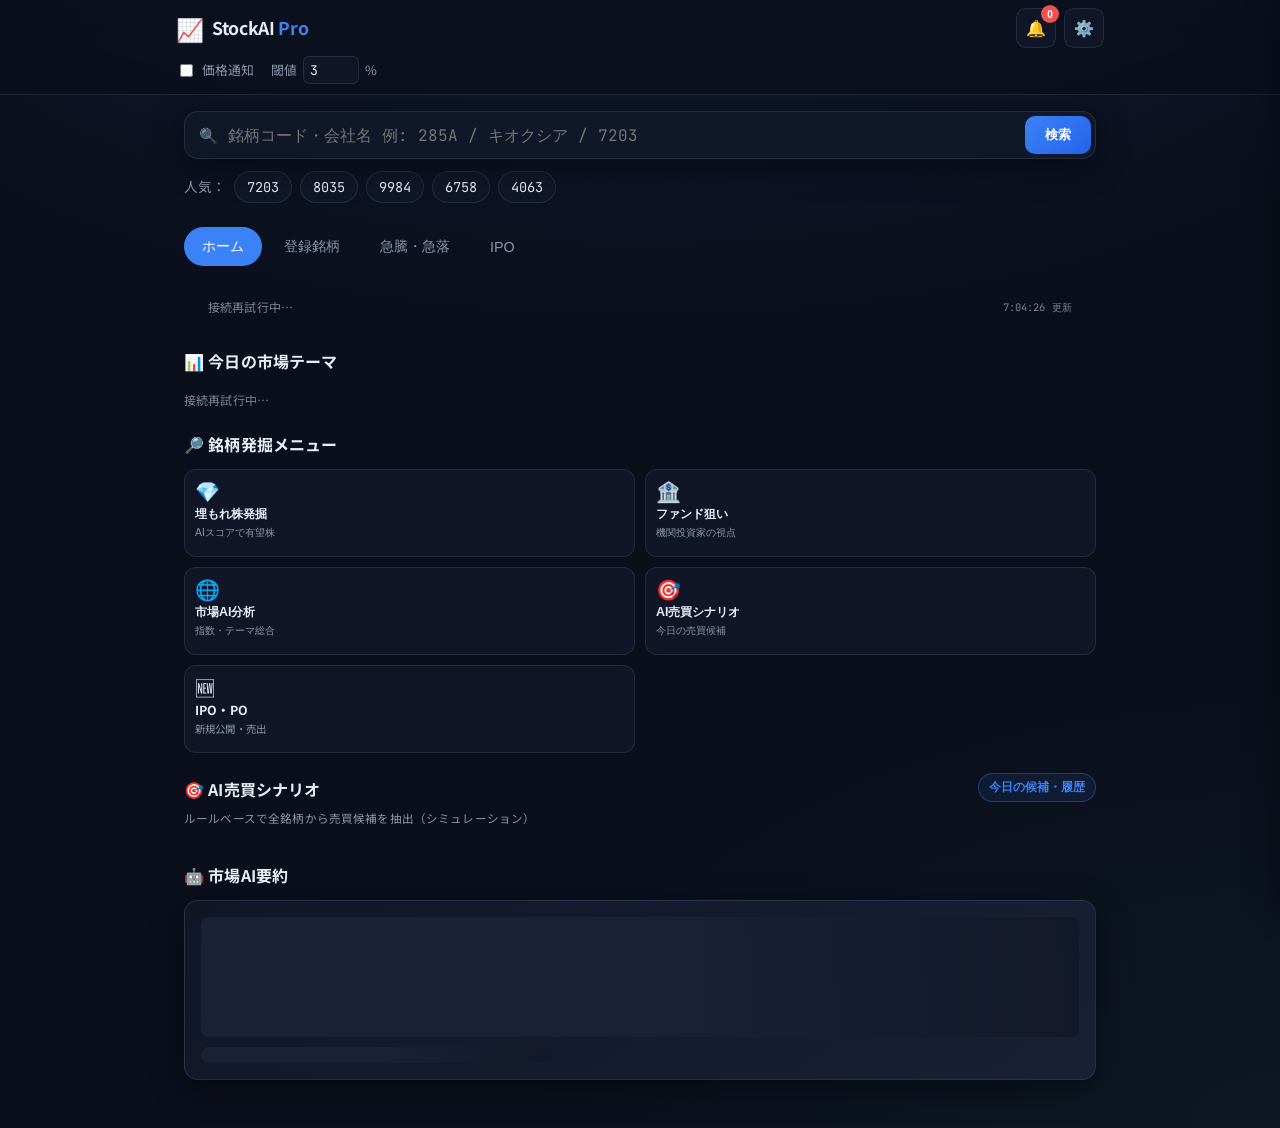
==== templates/index.html @ bcec9a88 "Add AI trade scenario candidates with save and P&L tracking Co-authored-by: Cursor <cursoragent@curs" ====
<!DOCTYPE html>
<html lang="ja">
<head>
  <meta charset="UTF-8">
  <meta http-equiv="Content-Type" content="text/html; charset=utf-8">
  <meta name="viewport" content="width=device-width, initial-scale=1.0, maximum-scale=1.0, user-scalable=no, viewport-fit=cover">
  <meta name="theme-color" content="#0b0f1c">
  <meta name="apple-mobile-web-app-capable" content="yes">
  <meta name="apple-mobile-web-app-status-bar-style" content="black-translucent">
  <link rel="icon" href="/static/icons/favicon.ico" sizes="any">
  <link rel="icon" type="image/png" sizes="32x32" href="/static/icons/favicon-32.png">
  <link rel="icon" type="image/png" sizes="16x16" href="/static/icons/favicon-16.png">
  <link rel="apple-touch-icon" sizes="180x180" href="/static/icons/apple-touch-icon.png">
  <link rel="manifest" href="/manifest.json">
  <title>StockAI Pro - 日本株分析</title>
  <link rel="stylesheet" href="/static/style.css?v=43">
  <link rel="preconnect" href="https://fonts.googleapis.com">
  <link href="https://fonts.googleapis.com/css2?family=Noto+Sans+JP:wght@300;400;500;700&family=JetBrains+Mono:wght@400;600&display=swap" rel="stylesheet">
</head>
<body class="fade-in">
  <div id="appSplash" class="app-splash" aria-hidden="true">
    <img src="/static/icons/icon-192.png" alt="" width="88" height="88">
    <h1 class="splash-title">StockAI <span class="logo-pro">Pro</span></h1>
    <p class="splash-sub">日本株分析</p>
  </div>

  <div class="global-progress" id="globalProgress" aria-hidden="true"><div class="global-progress-bar"></div></div>

  <!-- ヘッダー -->
  <header class="app-header">
    <div class="header-inner">
      <div class="header-left">
        <span class="logo-icon">📈</span>
        <span class="logo-text">StockAI <span class="logo-pro">Pro</span></span>
      </div>
      <div class="header-right">
        <button type="button" class="install-header-btn" id="pwaInstallBtn" hidden>インストール</button>
        <button type="button" class="icon-btn notif-btn" id="notifToggle" title="通知">
          <span class="notif-icon">🔔</span>
          <span class="notif-badge" id="notifBadge">0</span>
        </button>
        <button type="button" class="icon-btn" id="themeToggle" title="テーマ">⚙️</button>
      </div>
    </div>
    <div class="alert-settings-bar">
      <label class="alert-toggle-label">
        <input type="checkbox" id="alertToggle"> 価格通知
      </label>
      <label class="alert-threshold-label">
        閾値 <input type="number" id="alertThreshold" min="0.5" max="20" step="0.5" value="3" class="alert-threshold-input"> %
      </label>
    </div>
  </header>

  <!-- 通知パネル -->
  <div class="notif-panel" id="notifPanel">
    <div class="notif-header">
      <span>🔔 通知センター</span>
      <button type="button" class="notif-close" id="notifClose" aria-label="閉じる">✕</button>
    </div>
    <div class="notif-list" id="notifList">
      <div class="loading-spin">読み込み中...</div>
    </div>
  </div>
  <div class="notif-overlay" id="notifOverlay"></div>

  <!-- 検索セクション -->
  <section class="search-section">
    <div class="search-wrap" data-search-ui="v41">
      <div class="search-box-wrap" data-search-ui="v41">
        <div class="search-box">
          <span class="search-icon">🔍</span>
          <input type="text" id="searchInput" placeholder="銘柄コード・会社名 例: 285A / キオクシア / 7203" maxlength="40" autocomplete="off">
          <button type="button" class="search-btn" id="searchBtn">検索</button>
        </div>
        <div class="search-suggest" id="searchSuggest"></div>
        <div class="search-history" id="searchHistory"></div>
      </div>
      <div class="quick-symbols">
        <span class="qs-label">人気：</span>
        <button type="button" class="qs-chip" data-symbol="7203">7203</button>
        <button type="button" class="qs-chip" data-symbol="8035">8035</button>
        <button type="button" class="qs-chip" data-symbol="9984">9984</button>
        <button type="button" class="qs-chip" data-symbol="6758">6758</button>
        <button type="button" class="qs-chip" data-symbol="4063">4063</button>
      </div>
    </div>
  </section>

  <!-- メインタブ（PC用） -->
  <nav class="main-tabs">
    <button type="button" class="tab-btn active" data-tab="home">ホーム</button>
    <button type="button" class="tab-btn" data-tab="watchlist">登録銘柄</button>
    <button type="button" class="tab-btn" data-tab="ranking">急騰・急落</button>
    <button type="button" class="tab-btn" data-tab="ipo">IPO</button>
  </nav>

  <div id="mainTabArea">
  <!-- ホームタブ -->
  <div class="tab-content active" id="tab-home">
    <div id="homeMarketBarHost" class="home-market-host"></div>
    <div class="section-title">📊 今日の市場テーマ</div>
    <div class="market-themes" id="marketThemes">
      <div class="skeleton-cards"></div>
    </div>

    <div class="section-title">🔎 銘柄発掘メニュー</div>
    <div class="home-menu-grid">
      <button type="button" class="home-menu-card" data-panel="buried">
        <span class="home-menu-icon">💎</span>
        <span class="home-menu-label">埋もれ株発掘</span>
        <span class="home-menu-desc">AIスコアで有望株</span>
      </button>
      <button type="button" class="home-menu-card" data-panel="fund">
        <span class="home-menu-icon">🏦</span>
        <span class="home-menu-label">ファンド狙い</span>
        <span class="home-menu-desc">機関投資家の視点</span>
      </button>
      <button type="button" class="home-menu-card" data-panel="market">
        <span class="home-menu-icon">🌐</span>
        <span class="home-menu-label">市場AI分析</span>
        <span class="home-menu-desc">指数・テーマ総合</span>
      </button>
      <button type="button" class="home-menu-card" data-panel="scenarios">
        <span class="home-menu-icon">🎯</span>
        <span class="home-menu-label">AI売買シナリオ</span>
        <span class="home-menu-desc">今日の売買候補</span>
      </button>
      <a href="#" class="home-menu-card home-menu-link" id="homeIpoMenuLink" data-tab-nav="ipo">
        <span class="home-menu-icon">🆕</span>
        <span class="home-menu-label">IPO・PO</span>
        <span class="home-menu-desc">新規公開・売出</span>
      </a>
    </div>

    <div class="section-title-row">
      <div class="section-title">🎯 AI売買シナリオ</div>
      <button type="button" class="section-link-btn" id="openScenariosPanel">今日の候補・履歴</button>
    </div>
    <p class="section-sub">ルールベースで全銘柄から売買候補を抽出（シミュレーション）</p>
    <div class="ai-scenario-home-preview" id="aiScenarioHomePreview">
      <div class="skeleton-list"><div class="skeleton-card"></div><div class="skeleton-card"></div></div>
    </div>

    <div class="section-title">🤖 市場AI要約</div>
    <div class="ai-summary-card" id="aiSummaryCard">
      <div class="skeleton-block skeleton-lg"></div>
      <div class="skeleton-line"></div>
      <div class="skeleton-line skeleton-sm"></div>
    </div>
  </div>
  </div>

  <!-- サブ画面（発掘・ファンド・市場AI）動的生成 -->
  <div id="subPanelHost" class="sub-panel-host"></div>

  <!-- フォルダ作成・名前変更モーダル -->
  <div class="modal-overlay" id="folderModal" style="display: none;">
    <div class="modal-box">
      <div class="modal-title" id="folderModalTitle">カテゴリを作成</div>
      <input type="text" id="folderNameInput" placeholder="例: 半導体 / 防衛 / 商社 / AI" maxlength="30" class="modal-input">
      <div class="modal-btns">
        <button type="button" class="modal-cancel" id="folderModalCancel">キャンセル</button>
        <button type="button" class="modal-ok" id="folderModalOk">保存</button>
      </div>
    </div>
  </div>

  <!-- 銘柄追加モーダル -->
  <div class="modal-overlay" id="watchModal" style="display: none;">
    <div class="modal-box">
      <div class="modal-title">銘柄を追加</div>
      <p class="modal-category-hint" id="watchModalCategory">追加先: —</p>
      <label class="modal-label" for="watchInput">銘柄コード</label>
      <input type="text" id="watchInput" placeholder="4桁コード（例: 7203）" maxlength="4" inputmode="numeric" class="modal-input">
      <div class="modal-btns">
        <button type="button" class="modal-cancel" id="watchModalCancel">キャンセル</button>
        <button type="button" class="modal-ok" id="watchModalOk">追加</button>
      </div>
    </div>
  </div>

  <!-- ボトムナビ（ホーム / 登録銘柄 / 急騰急落 / IPO） -->
  <nav class="bottom-nav bottom-nav-minimal bottom-nav-quad">
    <a href="/" class="bn-item active" data-tab-nav="home">
      <span class="bn-icon">🏠</span>
      <span class="bn-label">ホーム</span>
    </a>
    <a href="#" class="bn-item" data-tab-nav="watchlist">
      <span class="bn-icon">📋</span>
      <span class="bn-label">登録銘柄</span>
      <span class="bn-badge" id="watchlistBadge" hidden>0</span>
    </a>
    <a href="#" class="bn-item" data-tab-nav="ranking">
      <span class="bn-icon">📊</span>
      <span class="bn-label">急騰急落</span>
    </a>
    <a href="#" class="bn-item" data-tab-nav="ipo">
      <span class="bn-icon">🆕</span>
      <span class="bn-label">IPO</span>
    </a>
  </nav>

  <script src="/static/watchlist.js?v=43"></script>
  <script src="/static/theme.js?v=43"></script>
  <script src="/static/ipo.js?v=43"></script>
  <script src="/static/trade-scenarios.js?v=43"></script>
  <script src="/static/script.js?v=43"></script>
  <script>
    document.addEventListener('DOMContentLoaded', () => {
      initIndex();
    });

    const tabLoaded = { home: false, watchlist: false, ranking: false, ipo: false };
    const tabLoading = { home: false, watchlist: false, ranking: false, ipo: false };
    const panelLoaded = { buried: false, fund: false, market: false, scenarios: false };
    const panelLoading = { buried: false, fund: false, market: false, scenarios: false };
    let notifLoaded = false;
    let currentMainTab = 'home';
    let activeSubPanel = null;
    window.activeSubPanel = null;
    let homeMarketBarMounted = false;

    const HOME_MARKET_BAR_HTML =
      '<div class="market-bar" id="marketBar">' +
      '<div class="market-bar-row">' +
      '<div class="market-ticker" id="marketTicker">' +
      '<span class="mt-loading">市場データ読み込み中...</span></div>' +
      '<span class="live-sync" id="liveSyncStatus" aria-live="polite"></span>' +
      '</div></div>';

    function mountHomeMarketBar() {
      const host = document.getElementById('homeMarketBarHost');
      if (!host || homeMarketBarMounted) return;
      host.innerHTML = HOME_MARKET_BAR_HTML;
      homeMarketBarMounted = true;
      loadMarketIndices();
    }

    function unmountHomeMarketBar() {
      const host = document.getElementById('homeMarketBarHost');
      if (host) host.innerHTML = '';
      homeMarketBarMounted = false;
      resetAutoRetry?.('marketIndices');
    }

    function updateTabUrl(name) {
      const url = new URL(window.location.href);
      if (name === 'home') {
        url.searchParams.delete('tab');
      } else {
        url.searchParams.set('tab', name);
      }
      const qs = url.searchParams.toString();
      history.replaceState(null, '', url.pathname + (qs ? `?${qs}` : ''));
    }

    function syncHomeOnlyChrome(tabName) {
      document.body.classList.toggle('main-tab-ipo', tabName === 'ipo');
      document.title = tabName === 'ipo' ? 'IPO・PO - StockAI Pro' : 'StockAI Pro - 日本株分析';
      if (tabName === 'home') {
        mountHomeMarketBar();
      } else {
        unmountHomeMarketBar();
      }
      window.PwaInstall?.updateVisibility(tabName === 'home');
    }

    const SUB_PANEL_META = {
      buried: {
        title: '埋もれ株発掘',
        icon: '💎',
        desc: 'AIがまだ市場に知られていない有望銘柄を独自スコアで発掘',
        bodyClass: 'buried-list',
        listId: 'buriedList',
      },
      fund: {
        title: 'ファンド先回り',
        icon: '🏦',
        desc: 'ファンド・アクティビストが好む条件の銘柄を先回り発掘',
        bodyClass: 'fund-list',
        listId: 'fundList',
      },
      market: {
        title: '市場AI分析',
        icon: '🌐',
        desc: '指数・テーマ・AI要約をまとめて確認',
        bodyClass: 'market-ai-content',
        listId: 'marketAiContent',
      },
      scenarios: {
        title: 'AI売買シナリオ',
        icon: '🎯',
        desc: '全銘柄から抽出した売買候補と、保存シナリオの損益追跡',
        bodyClass: 'ai-scenario-panel',
        listId: 'aiScenarioList',
      },
    };

    function skeletonCards(n) {
      return Array.from({ length: n }, () => '<div class="skeleton-card-row"></div>').join('');
    }

    function skeletonRankList() {
      return skeletonCards(5);
    }

    function updatedLabel(data) {
      if (!data || !data.updated) return '';
      return `更新 ${data.updated}`;
    }

    const THEME_ID_BY_NAME = {
      '半導体': 'semiconductor', '防衛': 'defense', '商社': 'trading', '銀行': 'bank',
      '不動産': 'realestate', '小売': 'retail', 'AI': 'ai', '電線': 'wire',
      '資源': 'resources', '量子': 'quantum', '宇宙': 'space', '防災': 'disaster',
    };

    function resolveThemeId(theme) {
      if (!theme) return '';
      if (theme.id) return theme.id;
      return THEME_ID_BY_NAME[theme.name] || '';
    }

    function renderThemeRelatedChips(related) {
      return (related || []).map((item) => {
        const sym = typeof item === 'object' ? item.symbol : item;
        const name = typeof item === 'object' ? (item.name || '') : '';
        const href = `/stock/${encodeURIComponent(sym)}`;
        return `
          <a href="${escapeHtml(href)}" class="theme-stock-chip" data-symbol="${escapeHtml(sym)}">
            <span class="theme-chip-code">${escapeHtml(sym)}</span>
            ${name ? `<span class="theme-chip-name">${escapeHtml(name)}</span>` : ''}
          </a>`;
      }).join('');
    }

    function themeCardHtml(t, opts = {}) {
      const themeId = resolveThemeId(t);
      const silent = !!opts.silent;
      const premium = opts.premium !== false;
      const detail = t.reason || t.detail || '';
      const cta = opts.cta || '関連銘柄を見る →';
      return `
        <div role="button" tabindex="0" class="theme-card${premium ? ' card-premium' : ''} ${escapeHtml(t.color)}${silent ? '' : ' fade-in'}"
          data-theme-id="${escapeHtml(themeId)}" data-theme-name="${escapeHtml(t.name)}" aria-label="${escapeHtml(t.name)}テーマの関連銘柄">
          <div class="theme-name">${escapeHtml(t.name)}</div>
          <div class="theme-trend">${escapeHtml(t.trend)}</div>
          <div class="${opts.detailClass || 'theme-reason'}">${escapeHtml(detail)}</div>
          <div class="theme-related">
            ${opts.hideRelLabel ? '' : '<span class="theme-rel-label">関連:</span>'}
            ${renderThemeRelatedChips(t.related)}
          </div>
          <span class="theme-card-cta">${escapeHtml(cta)}</span>
        </div>`;
    }

    function handleThemeCardActivate(card) {
      if (!card) return;
      const themeId = card.dataset.themeId || THEME_ID_BY_NAME[card.dataset.themeName] || '';
      if (themeId) {
        openThemePanel(themeId);
      } else {
        showToast('テーマ情報を取得できませんでした');
      }
    }

    function bindThemeInteractionRoot(root) {
      if (!root || root.dataset.themeBound === '1') return;
      root.dataset.themeBound = '1';
      root.addEventListener('click', (e) => {
        const chip = e.target.closest('.theme-stock-chip[data-symbol]');
        if (chip) {
          e.preventDefault();
          e.stopPropagation();
          goToStock(chip.dataset.symbol);
          return;
        }
        const card = e.target.closest('.theme-card[data-theme-id], .theme-card[data-theme-name]');
        if (!card) return;
        e.preventDefault();
        handleThemeCardActivate(card);
      });
      root.addEventListener('keydown', (e) => {
        if (e.key !== 'Enter' && e.key !== ' ') return;
        const card = e.target.closest('.theme-card[data-theme-id], .theme-card[data-theme-name]');
        if (!card) return;
        e.preventDefault();
        handleThemeCardActivate(card);
      });
    }

    function setupThemeInteractions() {
      bindThemeInteractionRoot(document.getElementById('marketThemes'));
    }

    function setupSubPanelThemeInteractions() {
      bindThemeInteractionRoot(document.getElementById('subPanelHost'));
    }

    function initIndex() {
      document.querySelectorAll('.qs-chip').forEach((chip) => {
        chip.addEventListener('click', () => goToStock(chip.dataset.symbol));
      });

      document.querySelectorAll('.tab-btn').forEach((tabBtn) => {
        tabBtn.addEventListener('click', () => switchTab(tabBtn.dataset.tab));
      });

      document.querySelectorAll('.bn-item[data-tab-nav]').forEach((item) => {
        item.addEventListener('click', (e) => {
          e.preventDefault();
          switchTab(item.dataset.tabNav);
        });
      });

      document.querySelectorAll('.home-menu-card[data-panel]').forEach((card) => {
        card.addEventListener('click', () => openSubPanel(card.dataset.panel));
      });

      document.getElementById('homeIpoMenuLink')?.addEventListener('click', (e) => {
        e.preventDefault();
        switchTab('ipo');
      });

      document.getElementById('openScenariosPanel')?.addEventListener('click', () => openSubPanel('scenarios'));

      document.getElementById('notifToggle').addEventListener('click', toggleNotifPanel);
      document.getElementById('notifClose').addEventListener('click', closeNotifPanel);
      document.getElementById('notifOverlay').addEventListener('click', closeNotifPanel);

      document.getElementById('watchModalCancel').addEventListener('click', () => WatchlistUI.closeSymbolModal());
      document.getElementById('watchModalOk').addEventListener('click', () => WatchlistUI.addSymbolFromModal());
      document.getElementById('folderModalCancel').addEventListener('click', () => WatchlistUI.closeFolderModal());
      document.getElementById('folderModalOk').addEventListener('click', () => WatchlistUI.saveFolderModal());

      WatchlistUI.init();
      updateWatchlistBadge();
      setupThemeInteractions();
      setupSubPanelThemeInteractions();
      setupHomeLazyLoad();
      initIndexAutoRefresh();

      const urlTab = new URLSearchParams(window.location.search).get('tab');
      if (urlTab && ['watchlist', 'ranking', 'ipo'].includes(urlTab)) {
        switchTab(urlTab);
      } else {
        syncHomeOnlyChrome('home');
      }
    }

    function initIndexAutoRefresh() {
      if (!window.createPageAutoRefresh) return;
      const indexMs = (window.REFRESH_MS && window.REFRESH_MS.INDEX) || 45000;
      const homeFastMs = (window.REFRESH_MS && window.REFRESH_MS.HOME_MARKET) || 30000;
      const watchMs = (window.REFRESH_MS && window.REFRESH_MS.WATCHLIST) || 15000;
      const rankingMs = (window.REFRESH_MS && window.REFRESH_MS.RANKING) || 30000;

      window._indexAutoRefresh = createPageAutoRefresh({
        intervalMs: indexMs,
        onRefresh: () => refreshIndexPage(),
      });
      window._homeFastRefresh = createPageAutoRefresh({
        intervalMs: homeFastMs,
        onRefresh: () => refreshHomeFast(),
      });
      window._watchlistAutoRefresh = createPageAutoRefresh({
        intervalMs: watchMs,
        onRefresh: () => refreshWatchlistFast(),
      });
      window._rankingAutoRefresh = createPageAutoRefresh({
        intervalMs: rankingMs,
        onRefresh: () => refreshRankingFast(),
      });
      window._indexAutoRefresh.start();
      window._homeFastRefresh.start();
      window._watchlistAutoRefresh.start();
      window._rankingAutoRefresh.start();
    }

    async function refreshHomeFast() {
      if (document.hidden || currentMainTab !== 'home') return;
      if (!homeMarketBarMounted) return;
      pulseLiveSync('liveSyncStatus');
      await loadMarketIndices({ silent: true });
      setLiveSyncStatus('liveSyncStatus', formatLiveTime());
    }

    async function refreshRankingFast() {
      if (document.hidden || currentMainTab !== 'ranking') return;
      if (!tabLoaded.ranking) return;
      await loadRanking({ silent: true });
    }

    async function refreshWatchlistFast() {
      if (document.hidden || currentMainTab !== 'watchlist') return;
      if (!tabLoaded.watchlist) return;
      pulseLiveSync('liveSyncStatus');
      await WatchlistUI.refresh({ silent: true });
      if (homeMarketBarMounted) {
        setLiveSyncStatus('liveSyncStatus', formatLiveTime());
      }
    }

    async function refreshIndexPage() {
      if (document.hidden) return;
      if (homeMarketBarMounted) {
        pulseLiveSync('liveSyncStatus');
      }

      const tasks = [];

      if (currentMainTab === 'home' && tabLoaded.home) {
        tasks.push(loadHomeContent({ silent: true }));
      } else if (currentMainTab === 'ipo' && tabLoaded.ipo) {
        tasks.push(loadIpoContent({ silent: true }));
      }
      /* 指数・急騰急落は refreshHomeFast / refreshRankingFast で別途更新 */

      tasks.push(loadNotifications({ silent: true }));

      await Promise.allSettled(tasks);
      if (homeMarketBarMounted) {
        setLiveSyncStatus('liveSyncStatus', formatLiveTime());
      }
    }

    function setupHomeLazyLoad() {
      const themesEl = document.getElementById('marketThemes');
      if (!themesEl) return;
      if (!('IntersectionObserver' in window)) {
        if (currentMainTab === 'home') ensureTabData('home');
        return;
      }
      const io = new IntersectionObserver((entries) => {
        if (entries.some((e) => e.isIntersecting)) {
          ensureTabData('home');
          io.disconnect();
        }
      }, { rootMargin: '80px' });
      io.observe(themesEl);
    }

    function ensureTabData(name) {
      if (tabLoaded[name] || tabLoading[name]) return;
      tabLoading[name] = true;
      const done = () => { tabLoading[name] = false; tabLoaded[name] = true; };
      if (name === 'home') {
        loadHomeContent().finally(done);
      } else if (name === 'watchlist') {
        loadWatchlistContent().finally(done);
      } else if (name === 'ranking') {
        loadRanking().finally(done);
      } else if (name === 'ipo') {
        loadIpoContent().finally(done);
      } else {
        tabLoading[name] = false;
      }
    }

    function ensureWatchlistTabDom() {
      if (document.getElementById('tab-watchlist')) return;
      const area = document.getElementById('mainTabArea');
      const tab = document.createElement('div');
      tab.className = 'tab-content';
      tab.id = 'tab-watchlist';
      tab.innerHTML =
        '<div class="page-head">' +
        '<div class="page-head-main">' +
        '<h2 class="page-title">📋 登録銘柄</h2>' +
        '</div>' +
        '<div class="page-head-actions wf-header-actions">' +
        '<button type="button" class="add-watch-btn" id="addFolderBtn">＋ カテゴリ</button>' +
        '<button type="button" class="add-watch-btn" id="addWatchBtnTab">＋ 銘柄</button>' +
        '</div></div>' +
        '<div class="wl-swipe-root" id="watchSwipeRoot">' +
        '<div class="wl-tab-bar" id="watchTabBar" role="tablist" aria-label="登録カテゴリ"></div>' +
        '<div class="wl-carousel" id="watchCarousel"></div>' +
        '</div>';

      area.appendChild(tab);

      document.getElementById('addFolderBtn').addEventListener('click', () => WatchlistUI.openFolderModal());
      document.getElementById('addWatchBtnTab').addEventListener('click', () => WatchlistUI.openSymbolModal());
    }

    function destroyWatchlistTab() {
      const tab = document.getElementById('tab-watchlist');
      if (tab) tab.remove();
      WatchlistUI.destroy();
      tabLoaded.watchlist = false;
      tabLoading.watchlist = false;
    }

    function loadWatchlistContent(opts = {}) {
      if (!document.getElementById('tab-watchlist')) return Promise.resolve();
      if (!WatchlistUI.mounted) WatchlistUI.mountTab();
      return WatchlistUI.refresh(opts);
    }

    function ensureRankingTabDom() {
      if (document.getElementById('tab-ranking')) return;
      const area = document.getElementById('mainTabArea');
      const tab = document.createElement('div');
      tab.className = 'tab-content';
      tab.id = 'tab-ranking';
      tab.innerHTML =
        '<div class="page-head">' +
        '<div class="page-head-main"><h2 class="page-title">📈 急騰・急落</h2></div>' +
        '</div>' +
        '<div class="section-title">📈 本日の急騰銘柄</div>' +
        '<div class="ranking-list" id="gainersList"></div>' +
        '<div class="section-title mt-16">📉 本日の急落銘柄</div>' +
        '<div class="ranking-list" id="losersList"></div>';
      area.appendChild(tab);
    }

    function destroyRankingTab() {
      const tab = document.getElementById('tab-ranking');
      if (tab) tab.remove();
      tabLoaded.ranking = false;
      tabLoading.ranking = false;
    }

    function ensureIpoTabDom() {
      if (document.getElementById('tab-ipo')) return;
      const area = document.getElementById('mainTabArea');
      const tab = document.createElement('div');
      tab.className = 'tab-content ipo-page ipo-page-embed';
      tab.id = 'tab-ipo';
      tab.innerHTML =
        '<main class="ipo-main">' +
        '<div class="ipo-page-head page-head">' +
        '<div class="ipo-page-head-left">' +
        '<h1 class="ipo-page-title" id="ipoPageTitle">IPO・PO</h1>' +
        '<p class="ipo-page-meta" id="ipoPageMeta">読み込み中…</p>' +
        '</div>' +
        '<div class="ipo-page-head-right">' +
        '<label class="sr-only" for="ipoTypeSelect">表示切替</label>' +
        '<select id="ipoTypeSelect" class="ipo-type-select" aria-label="IPO / PO 切替">' +
        '<option value="ipo">IPO</option><option value="po">PO</option>' +
        '</select></div></div>' +
        '<div class="ipo-segment" id="ipoSegment" role="tablist" aria-label="絞り込み">' +
        '<button type="button" class="ipo-segment-btn active" data-filter="applying" role="tab" aria-selected="true">申込中</button>' +
        '<button type="button" class="ipo-segment-btn" data-filter="awaiting_listing" role="tab" aria-selected="false">上場待ち</button>' +
        '<button type="button" class="ipo-segment-btn" data-filter="scheduled" role="tab" aria-selected="false">予定</button>' +
        '</div>' +
        '<div class="ipo-panel active" id="ipoPanelIpo">' +
        '<div class="ipo-list" id="ipoList"><div class="skeleton-list"><div class="skeleton-card-row"></div><div class="skeleton-card-row"></div></div></div>' +
        '</div>' +
        '<div class="ipo-panel" id="ipoPanelPo" hidden>' +
        '<div class="ipo-list" id="poList"><div class="skeleton-list"><div class="skeleton-card-row"></div></div></div>' +
        '</div>' +
        '<p class="ipo-disclaimer">※ 参考データです。投資判断は公式情報をご確認ください。</p>' +
        '</main>';
      area.appendChild(tab);
    }

    function destroyIpoTab() {
      const tab = document.getElementById('tab-ipo');
      if (tab) tab.remove();
      if (window.IpoPage?.destroy) IpoPage.destroy();
      tabLoaded.ipo = false;
      tabLoading.ipo = false;
    }

    function loadIpoContent(opts = {}) {
      if (!document.getElementById('tab-ipo')) return Promise.resolve();
      IpoPage.init();
      return Promise.all([
        IpoPage.loadIpoList(opts),
        IpoPage.loadPoList(opts),
      ]);
    }

    function openSubPanel(name) {
      const meta = SUB_PANEL_META[name];
      if (!meta) return;

      closeSubPanel(false);
      activeSubPanel = name;
      window.activeSubPanel = name;
      panelLoaded[name] = false;
      panelLoading[name] = false;

      const host = document.getElementById('subPanelHost');
      host.classList.add('is-open');
      host.innerHTML =
        '<div class="sub-panel">' +
        '<div class="sub-panel-header">' +
        '<button type="button" class="sub-panel-back" id="subPanelBack">← ホーム</button>' +
        `<h2 class="sub-panel-title">${meta.icon} ${escapeHtml(meta.title)}</h2>` +
        '</div>' +
        `<p class="sub-panel-desc">${escapeHtml(meta.desc)}</p>` +
        `<div class="${meta.bodyClass} sub-panel-body" id="${meta.listId}">` +
        `<div class="skeleton-list">${skeletonCards(name === 'market' ? 4 : 3)}</div>` +
        '</div></div>';

      document.body.classList.add('sub-panel-open');
      document.getElementById('mainTabArea').classList.add('is-behind');
      document.getElementById('subPanelBack').addEventListener('click', closeSubPanel);
      window.scrollTo(0, 0);
      loadSubPanelData(name);
    }
    window.openSubPanel = openSubPanel;

    function closeSubPanel(resetNav) {
      const host = document.getElementById('subPanelHost');
      if (activeSubPanel === 'theme') {
        window.ThemeUI?.mounted && (window.ThemeUI.mounted = false);
      }
      if (activeSubPanel) {
        panelLoaded[activeSubPanel] = false;
        panelLoading[activeSubPanel] = false;
        activeSubPanel = null;
        window.activeSubPanel = null;
      }
      host.innerHTML = '';
      host.classList.remove('is-open');
      document.body.classList.remove('sub-panel-open');
      document.getElementById('mainTabArea')?.classList.remove('is-behind');
      if (resetNav !== false) {
        switchTab('home', { fromSubPanel: true });
      }
    }
    window.closeSubPanel = closeSubPanel;

    function loadSubPanelData(name) {
      if (panelLoaded[name] || panelLoading[name]) return;
      panelLoading[name] = true;
      const done = () => { panelLoading[name] = false; panelLoaded[name] = true; };
      if (name === 'buried') loadBuried().finally(done);
      else if (name === 'fund') loadFund().finally(done);
      else if (name === 'market') loadMarketAi().finally(done);
      else if (name === 'scenarios') {
        window.TradeScenarios?.loadPanel('aiScenarioList', 'candidates').finally(done);
      } else panelLoading[name] = false;
    }

    function ensureNotifications() {
      if (notifLoaded) return;
      notifLoaded = true;
      loadNotifications();
    }

    function goToStock(symbol) {
      window.location.href = `/stock/${encodeURIComponent(symbol)}`;
    }
    window.goToStock = goToStock;
    window.openThemePanel = openThemePanel;

    function openThemePanel(themeId) {
      if (!themeId) {
        showToast('テーマが見つかりません');
        return;
      }
      if (!window.ThemeUI) {
        showToast('テーマ画面を読み込めません。ページを再読み込みしてください');
        return;
      }
      closeSubPanel(false);
      window.ThemeUI.open(themeId);
    }

    function switchTab(name, opts) {
      if (name !== 'home' && name !== 'watchlist' && name !== 'ranking' && name !== 'ipo') return;

      if (!opts?.fromSubPanel) {
        closeSubPanel(false);
      }

      if (currentMainTab === 'ranking' && name !== 'ranking') {
        destroyRankingTab();
      }
      if (currentMainTab === 'watchlist' && name !== 'watchlist') {
        destroyWatchlistTab();
      }
      if (currentMainTab === 'ipo' && name !== 'ipo') {
        destroyIpoTab();
      }

      if (name === 'ranking') {
        ensureRankingTabDom();
      }
      if (name === 'watchlist') {
        ensureWatchlistTabDom();
      }
      if (name === 'ipo') {
        ensureIpoTabDom();
      }

      currentMainTab = name;

      document.querySelectorAll('.tab-btn').forEach((b) => {
        b.classList.toggle('active', b.dataset.tab === name);
      });
      document.querySelectorAll('#mainTabArea .tab-content').forEach((c) => {
        c.classList.toggle('active', c.id === `tab-${name}`);
      });
      document.querySelectorAll('.bn-item[data-tab-nav]').forEach((i) => {
        i.classList.toggle('active', i.dataset.tabNav === name);
      });
      ensureTabData(name);
      window.scrollTo(0, 0);
      syncHomeOnlyChrome(name);
      if (!opts?.fromSubPanel) updateTabUrl(name);
    }

    function updateWatchlistBadge() {
      const badge = document.getElementById('watchlistBadge');
      if (!badge) return;
      const count = WatchlistStore.getTotalSymbolCount();
      if (count > 0) {
        badge.textContent = count > 99 ? '99+' : String(count);
        badge.hidden = false;
      } else {
        badge.hidden = true;
      }
    }
    window.updateWatchlistBadge = updateWatchlistBadge;

    function chgClass(changeStr) {
      if (!changeStr || changeStr === 'N/A') return 'neutral';
      return String(changeStr).trim().startsWith('+') ? 'up' : 'down';
    }

    async function loadMarketIndices(opts = {}) {
      const silent = !!opts.silent;
      const ticker = document.getElementById('marketTicker');
      if (!ticker) return false;
      try {
        const res = silent ? await fetchSilent('/api/market_indices') : await fetch('/api/market_indices');
        const data = await res.json();
        if (data.status !== 'ok') throw new Error('failed');

        const meta = updatedLabel(data);
        ticker.innerHTML = data.indices.map((i) => `
          <span class="mt-item card-premium">
            <span class="mt-name">${escapeHtml(i.name)}</span>
            <span class="mt-val">${escapeHtml(i.value)}</span>
            <span class="mt-chg ${chgClass(i.change)}">${escapeHtml(i.change)}</span>
          </span>
        `).join('') + (meta ? `<span class="mt-updated">${escapeHtml(meta)}</span>` : '');
        if (!silent) setLiveSyncStatus('liveSyncStatus', formatLiveTime());
        resetAutoRetry('marketIndices');
        return true;
      } catch (e) {
        console.error(e);
        if (!silent) {
          scheduleAutoRetry('marketIndices', () => loadMarketIndices(), { containerEl: ticker });
        }
        return false;
      }
    }
    window.loadMarketIndices = loadMarketIndices;

    async function loadHomeContent(opts = {}) {
      const silent = !!opts.silent;
      const isRetry = !!opts.isRetry;
      const themesEl = document.getElementById('marketThemes');
      const aiCard = document.getElementById('aiSummaryCard');
      if (!silent && !isRetry) {
        themesEl.innerHTML = `<div class="skeleton-list">${skeletonCards(3)}</div>`;
        aiCard.innerHTML = '<div class="skeleton-block skeleton-lg"></div><div class="skeleton-line"></div><div class="skeleton-line skeleton-sm"></div>';
      }
      try {
        const res = silent ? await fetchSilent('/api/market_summary') : await fetch('/api/market_summary');
        const data = await res.json();
        if (data.status !== 'ok') throw new Error('failed');

        themesEl.innerHTML = `
          <div class="theme-grid">
            ${data.themes.map((t) => themeCardHtml(t, { silent })).join('')}
          </div>
        `;

        aiCard.innerHTML = `
          <div class="ai-summary-header">
            🤖 市場AI要約
            <span class="ai-time">${escapeHtml(updatedLabel(data))}</span>
          </div>
          <div class="ai-summary-text">${escapeHtml(data.summary)}</div>
        `;
        resetAutoRetry('homeContent');
        if (window.TradeScenarios) {
          await TradeScenarios.initHomePreview();
        }
        return true;
      } catch (e) {
        console.error(e);
        if (!silent) {
          scheduleAutoRetry('homeContent', () => loadHomeContent({ isRetry: true }), { containerEl: themesEl });
        }
        return false;
      }
    }

    async function loadMarketAi(opts = {}) {
      const isRetry = !!opts.isRetry;
      const el = document.getElementById('marketAiContent');
      if (!isRetry) el.innerHTML = `<div class="skeleton-list">${skeletonCards(4)}</div>`;
      try {
        const res = await fetch('/api/market_summary');
        const data = await res.json();
        if (data.status !== 'ok') throw new Error('failed');

        el.innerHTML = `
          <div class="market-ai-meta">${escapeHtml(updatedLabel(data))}</div>
          <div class="market-ai-indices">
            ${data.indices.map((i) => `
              <div class="market-ai-index">
                <div class="mai-name">${escapeHtml(i.name)}</div>
                <div class="mai-val">${escapeHtml(i.value)}</div>
                <div class="mai-chg ${chgClass(i.change)}">${escapeHtml(i.change)}</div>
              </div>
            `).join('')}
          </div>
          <div class="ai-summary-card">
            <div class="ai-summary-header">
              🤖 市場全体分析
              <span class="ai-time">${escapeHtml(updatedLabel(data))}</span>
            </div>
            <div class="ai-summary-text">${escapeHtml(data.summary)}</div>
          </div>
          <div class="theme-grid mt-16" id="marketAiThemes">
            ${data.themes.map((t) => themeCardHtml(t, {
              premium: false,
              hideRelLabel: true,
              detailClass: 'theme-detail',
              cta: '関連銘柄 →',
            })).join('')}
          </div>
        `;
        resetAutoRetry('marketAi');
        return true;
      } catch (e) {
        console.error(e);
        scheduleAutoRetry('marketAi', () => loadMarketAi({ isRetry: true }), { containerEl: el });
        return false;
      }
    }

    async function loadNotifications(opts = {}) {
      const silent = !!opts.silent;
      const panelOpen = document.getElementById('notifPanel')?.classList.contains('open');
      try {
        const res = silent ? await fetchSilent('/api/notifications') : await fetch('/api/notifications');
        const data = await res.json();
        if (data.status !== 'ok') return;

        document.getElementById('notifBadge').textContent = String(data.notifications.length);

        if (silent && !panelOpen) return;

        const list = document.getElementById('notifList');
        list.innerHTML = data.notifications.map((n) => {
          const typeClass = n.type.replace(/[^\w]/g, '');
          return `
            <div class="notif-item priority-${escapeHtml(n.priority)}" data-symbol="${escapeHtml(n.symbol)}">
              <div class="notif-item-top">
                <span class="notif-type-badge type-${escapeHtml(typeClass)}">${escapeHtml(n.type)}</span>
                <span class="notif-symbol">${escapeHtml(n.symbol)} ${escapeHtml(n.name)}</span>
                <span class="notif-time">${escapeHtml(n.time)}</span>
              </div>
              <div class="notif-msg">${escapeHtml(n.message)}</div>
            </div>
          `;
        }).join('');

        list.querySelectorAll('.notif-item').forEach((item) => {
          item.addEventListener('click', () => goToStock(item.dataset.symbol));
        });
      } catch (e) {
        console.error(e);
      }
    }

    async function loadRanking(opts = {}) {
      const silent = !!opts.silent;
      const isRetry = !!opts.isRetry;
      const gainersEl = document.getElementById('gainersList');
      const losersEl = document.getElementById('losersList');
      if (!gainersEl) return;
      if (!silent && !isRetry) {
        gainersEl.innerHTML = `<div class="skeleton-list">${skeletonRankList()}</div>`;
        losersEl.innerHTML = '';
      }
      try {
        const res = silent ? await fetchSilent('/api/ranking') : await fetch('/api/ranking');
        const data = await res.json();
        if (data.status !== 'ok') throw new Error('failed');

        const liveTag = data.live ? '<span class="live-badge">速報</span>' : '';
        const updated = data.updated ? `<span class="rank-updated">${escapeHtml(updatedLabel(data))}</span>` : '';

        gainersEl.innerHTML = (updated ? `<div class="rank-meta">${updated}${liveTag}</div>` : '') + data.gainers.map((s, i) => `
          <div class="rank-card card-premium" data-symbol="${escapeHtml(s.symbol)}">
            <span class="rank-num">${i + 1}</span>
            <div class="rank-info">
              <div class="rank-name">
                <span class="rank-symbol">${escapeHtml(s.symbol)}</span>
                <span class="rank-stock-name">${escapeHtml(s.name)}</span>
              </div>
              <div class="rank-reason">${escapeHtml(s.reason)} · 出来高 ${escapeHtml(s.volume)}</div>
            </div>
            <div class="rank-chg up">${escapeHtml(String(s.change_pct).replace('%', ''))}%</div>
          </div>
        `).join('');

        losersEl.innerHTML = data.losers.map((s, i) => `
          <div class="rank-card card-premium" data-symbol="${escapeHtml(s.symbol)}">
            <span class="rank-num">${i + 1}</span>
            <div class="rank-info">
              <div class="rank-name">
                <span class="rank-symbol">${escapeHtml(s.symbol)}</span>
                <span class="rank-stock-name">${escapeHtml(s.name)}</span>
              </div>
              <div class="rank-reason">${escapeHtml(s.reason)} · 出来高 ${escapeHtml(s.volume)}</div>
            </div>
            <div class="rank-chg down">${escapeHtml(String(s.change_pct).replace('%', ''))}%</div>
          </div>
        `).join('');

        document.querySelectorAll('.rank-card').forEach((card) => {
          card.addEventListener('click', () => goToStock(card.dataset.symbol));
        });
        resetAutoRetry('ranking');
        return true;
      } catch (e) {
        console.error(e);
        if (!silent) {
          scheduleAutoRetry('ranking', () => loadRanking({ isRetry: true }), { containerEl: gainersEl });
        }
        return false;
      }
    }
    window.loadRanking = loadRanking;

    async function loadBuried(opts = {}) {
      const isRetry = !!opts.isRetry;
      const list = document.getElementById('buriedList');
      if (!isRetry) list.innerHTML = `<div class="skeleton-list">${skeletonCards(4)}</div>`;
      try {
        const res = await fetch('/api/buried');
        const data = await res.json();
        if (data.status !== 'ok') throw new Error('failed');

        list.innerHTML = data.stocks.map((s) => `
          <div class="buried-card" data-symbol="${escapeHtml(s.symbol)}">
            <div class="buried-top">
              <div>
                <span class="buried-symbol">${escapeHtml(s.symbol)}</span>
                <span class="buried-name">${escapeHtml(s.name)}</span>
              </div>
              <div class="buried-score-wrap">
                <div class="buried-score-label">埋もれ度</div>
                <div class="buried-score">${s.buried_score}</div>
              </div>
            </div>
            <div class="buried-reason">${escapeHtml(s.reason)}</div>
            <div class="buried-bottom">
              <div class="buried-themes">
                ${s.themes.map((t) => `<span class="theme-tag">${escapeHtml(t)}</span>`).join('')}
              </div>
              <span class="buried-vol">${escapeHtml(s.vol_signal)}</span>
            </div>
          </div>
        `).join('');

        list.querySelectorAll('.buried-card').forEach((card) => {
          card.addEventListener('click', () => goToStock(card.dataset.symbol));
        });
        resetAutoRetry('buried');
        return true;
      } catch (e) {
        console.error(e);
        scheduleAutoRetry('buried', () => loadBuried({ isRetry: true }), { containerEl: list });
        return false;
      }
    }

    async function loadFund(opts = {}) {
      const isRetry = !!opts.isRetry;
      const list = document.getElementById('fundList');
      if (!isRetry) list.innerHTML = `<div class="skeleton-list">${skeletonCards(3)}</div>`;
      try {
        const res = await fetch('/api/fund_screener');
        const data = await res.json();
        if (data.status !== 'ok') throw new Error('failed');

        const meta = updatedLabel(data);
        list.innerHTML = (meta ? `<div class="fund-meta">${escapeHtml(meta)}</div>` : '') + data.stocks.map((s) => `
          <div class="fund-card" data-symbol="${escapeHtml(s.symbol)}">
            <div class="fund-top">
              <div>
                <span class="buried-symbol">${escapeHtml(s.symbol)}</span>
                <span class="buried-name">${escapeHtml(s.name)}</span>
              </div>
              <div class="fund-score-wrap">
                <div class="fund-score-label">注目度</div>
                <div class="fund-score">${s.score}</div>
              </div>
            </div>
            <div class="fund-type">${escapeHtml(s.fund_type)}</div>
            <div class="buried-reason">${escapeHtml(s.reason)}</div>
            <div class="fund-flags">
              ${s.flags.map((f) => `<span class="fund-flag">${escapeHtml(f)}</span>`).join('')}
            </div>
          </div>
        `).join('');

        list.querySelectorAll('.fund-card').forEach((card) => {
          card.addEventListener('click', () => goToStock(card.dataset.symbol));
        });
        resetAutoRetry('fund');
        return true;
      } catch (e) {
        console.error(e);
        scheduleAutoRetry('fund', () => loadFund({ isRetry: true }), { containerEl: list });
        return false;
      }
    }

    function toggleNotifPanel() {
      const panel = document.getElementById('notifPanel');
      const isOpening = !panel.classList.contains('open');
      panel.classList.toggle('open');
      document.getElementById('notifOverlay').classList.toggle('show');
      if (isOpening) ensureNotifications();
    }

    function closeNotifPanel() {
      document.getElementById('notifPanel').classList.remove('open');
      document.getElementById('notifOverlay').classList.remove('show');
    }
  </script>
  <!-- search-v41: 285A / 会社名検索（旧4桁制限を上書き） -->
  <script src="/static/search.js?v=41"></script>
</body>
</html>
---- static/style.css ----
/* StockAI Pro - レスポンシブ（スマホ・PC） */

:root {
  --bg: #0b0f1c;
  --bg-card: rgba(18, 24, 41, 0.88);
  --bg-elevated: rgba(26, 34, 56, 0.92);
  --border: rgba(255, 255, 255, 0.09);
  --glass: rgba(18, 24, 41, 0.72);
  --glass-blur: blur(16px);
  --text: #e8ecf4;
  --text-muted: #8b95a8;
  --accent: #3b82f6;
  --accent-glow: rgba(59, 130, 246, 0.35);
  --up: #26a69a;
  --down: #ef5350;
  --neutral: #8b95a8;
  --header-h: 56px;
  --bottom-nav-h: 58px;
  --bottom-nav-gap: 10px;
  --safe-bottom: env(safe-area-inset-bottom, 0px);
  --bottom-nav-total: calc(var(--bottom-nav-h) + var(--bottom-nav-gap) + var(--safe-bottom));
  --radius: 14px;
  --shadow: 0 8px 32px rgba(0, 0, 0, 0.45);
  --shadow-hover: 0 12px 40px rgba(0, 0, 0, 0.55);
  --font: 'Noto Sans JP', system-ui, sans-serif;
  --mono: 'JetBrains Mono', monospace;
  --page-pad: 16px;
  --content-max: 960px;
  --list-gap: 10px;
  --card-radius: 12px;
  --section-gap: 14px;
  --btn-h: 40px;
  --page-head-gap: 12px;
}

[data-theme='light'] {
  --bg: #f4f6fb;
  --bg-card: #ffffff;
  --bg-elevated: #eef1f8;
  --border: rgba(0, 0, 0, 0.08);
  --text: #1a1f2e;
  --text-muted: #5c6578;
  --shadow: 0 4px 20px rgba(0, 0, 0, 0.08);
}

*,
*::before,
*::after {
  box-sizing: border-box;
}

html {
  -webkit-text-size-adjust: 100%;
}

body {
  margin: 0;
  min-height: 100vh;
  background: var(--bg);
  background-image: radial-gradient(ellipse 80% 50% at 50% -20%, rgba(59, 130, 246, 0.12), transparent),
    radial-gradient(ellipse 60% 40% at 100% 100%, rgba(38, 166, 154, 0.06), transparent);
  color: var(--text);
  font-family: var(--font);
  font-size: 15px;
  line-height: 1.55;
  padding-bottom: calc(var(--bottom-nav-total) + 16px);
  padding-left: env(safe-area-inset-left, 0px);
  padding-right: env(safe-area-inset-right, 0px);
  letter-spacing: 0.01em;
}

.glass {
  background: var(--glass);
  backdrop-filter: var(--glass-blur);
  -webkit-backdrop-filter: var(--glass-blur);
  border: 1px solid var(--border);
}

/* スプラッシュ（PWA起動） */
.app-splash {
  position: fixed;
  inset: 0;
  z-index: 9999;
  display: flex;
  flex-direction: column;
  align-items: center;
  justify-content: center;
  gap: 12px;
  background: var(--bg);
  transition: opacity 0.35s ease, visibility 0.35s;
}

.app-splash.splash-hide {
  opacity: 0;
  visibility: hidden;
  pointer-events: none;
}

.splash-title {
  margin: 0;
  font-size: 1.75rem;
  font-weight: 700;
}

.splash-sub {
  margin: 0;
  color: var(--text-muted);
  font-size: 0.95rem;
}

/* インストール案内（SBI風モーダル + ヘッダーボタン） */
.install-header-btn {
  padding: 6px 12px;
  margin-right: 4px;
  border: 1px solid rgba(74, 111, 165, 0.55);
  border-radius: 8px;
  background: linear-gradient(180deg, rgba(59, 100, 160, 0.95), rgba(45, 78, 130, 0.95));
  color: #fff;
  font-weight: 700;
  font-size: 0.72rem;
  cursor: pointer;
  white-space: nowrap;
  min-height: 32px;
  -webkit-tap-highlight-color: transparent;
  flex-shrink: 0;
}

.install-header-btn:active {
  opacity: 0.88;
  transform: scale(0.98);
}

html.is-standalone .install-header-btn {
  display: none !important;
}

/* 旧バナー（非表示） */
.install-guide-bar {
  display: none !important;
}

html.is-standalone .install-guide-bar,
html.is-standalone .install-guide-modal {
  display: none !important;
  visibility: hidden;
  pointer-events: none;
}

.install-guide-icon {
  flex-shrink: 0;
  font-size: 0.95rem;
  opacity: 0.9;
}

.install-guide-text {
  flex: 1;
  min-width: 0;
  color: var(--text);
  font-size: 0.72rem;
  line-height: 1.35;
}

.install-guide-btn {
  padding: 6px 11px;
  border: 1px solid rgba(74, 111, 165, 0.55);
  border-radius: 8px;
  background: linear-gradient(180deg, rgba(59, 100, 160, 0.95), rgba(45, 78, 130, 0.95));
  color: #fff;
  font-weight: 600;
  font-size: 0.72rem;
  cursor: pointer;
  flex-shrink: 0;
  white-space: nowrap;
  min-height: 32px;
  -webkit-tap-highlight-color: transparent;
}

.install-guide-btn:active {
  opacity: 0.85;
  transform: scale(0.98);
}

.install-guide-dismiss {
  border: none;
  background: transparent;
  color: var(--text-muted);
  font-size: 0.85rem;
  cursor: pointer;
  padding: 4px;
  min-width: 28px;
  min-height: 28px;
  flex-shrink: 0;
  line-height: 1;
}

/* 追加手順モーダル */
.install-guide-modal {
  position: fixed;
  inset: 0;
  z-index: 600;
  display: none;
  align-items: flex-end;
  justify-content: center;
}

.install-guide-modal.is-open {
  display: flex;
}

.install-guide-backdrop {
  position: absolute;
  inset: 0;
  background: rgba(0, 0, 0, 0.58);
}

.install-guide-sheet {
  position: relative;
  width: 100%;
  max-width: 420px;
  margin: 0 12px calc(var(--bottom-nav-total) + 12px);
  padding: 20px 18px 16px;
  border-radius: 18px;
  background: rgba(16, 22, 38, 0.98);
  border: 1px solid rgba(100, 130, 180, 0.28);
  box-shadow: 0 12px 40px rgba(0, 0, 0, 0.55);
}

.install-guide-title {
  font-size: 1.05rem;
  font-weight: 700;
  margin-bottom: 14px;
  line-height: 1.45;
  color: var(--text);
}

.install-guide-lead {
  margin: 0 0 14px;
  font-size: 0.82rem;
  color: var(--text-muted);
  line-height: 1.5;
}

.install-guide-steps {
  list-style: none;
  margin: 0 0 16px;
  padding: 0;
  display: flex;
  flex-direction: column;
  gap: 12px;
}

.install-guide-steps li {
  display: flex;
  align-items: flex-start;
  gap: 10px;
  font-size: 0.86rem;
  line-height: 1.5;
}

.install-step-num {
  flex-shrink: 0;
  width: 22px;
  height: 22px;
  display: flex;
  align-items: center;
  justify-content: center;
  border-radius: 50%;
  background: rgba(59, 130, 246, 0.2);
  color: var(--accent);
  font-size: 0.75rem;
  font-weight: 700;
  font-family: var(--mono);
}

.install-step-body {
  flex: 1;
  padding-top: 1px;
}

.install-step-body strong {
  color: var(--text);
  font-weight: 600;
}

.ios-share-icon {
  display: inline-block;
  vertical-align: middle;
  margin: 0 2px;
  color: var(--accent);
}

.install-guide-actions {
  display: flex;
  gap: 10px;
  margin-top: 18px;
}

.install-guide-btn-secondary,
.install-guide-btn-primary {
  flex: 1;
  min-height: 44px;
  border-radius: 10px;
  font-size: 0.88rem;
  font-weight: 700;
  cursor: pointer;
  -webkit-tap-highlight-color: transparent;
}

.install-guide-btn-secondary {
  border: 1px solid var(--border);
  background: var(--bg-elevated);
  color: var(--text-muted);
}

.install-guide-btn-primary {
  border: none;
  background: linear-gradient(180deg, rgba(59, 100, 160, 0.98), rgba(45, 78, 130, 0.98));
  color: #fff;
}

.install-guide-btn-secondary:active,
.install-guide-btn-primary:active {
  opacity: 0.88;
  transform: scale(0.99);
}

.install-guide-close {
  width: 100%;
  padding: 11px;
  border: 1px solid var(--border);
  border-radius: 10px;
  background: var(--bg-elevated);
  color: var(--text);
  font-size: 0.88rem;
  font-weight: 600;
  cursor: pointer;
}

.install-guide-close:active {
  opacity: 0.85;
}

/* 旧インストールUI（キャッシュ互換） */
.install-banner,
.ios-install-modal {
  display: none !important;
}

.update-banner {
  position: fixed;
  bottom: auto;
  top: calc(var(--header-h) + 8px);
  left: max(var(--page-pad), env(safe-area-inset-left, 0px));
  right: max(var(--page-pad), env(safe-area-inset-right, 0px));
  max-width: var(--content-max);
  margin: 0 auto;
  padding: 12px 14px;
  border-radius: var(--radius);
  z-index: 150;
  display: flex;
  flex-wrap: wrap;
  align-items: center;
  gap: 10px;
  font-size: 0.85rem;
  box-shadow: var(--shadow);
}

/* 旧 install-btn 互換 */
.install-btn {
  padding: 5px 10px;
  border: none;
  border-radius: 6px;
  background: var(--accent);
  color: #fff;
  font-weight: 600;
  font-size: 0.74rem;
  cursor: pointer;
}

/* ヘッダー */
.app-header {
  position: sticky;
  top: 0;
  z-index: 100;
  background: rgba(11, 15, 28, 0.75);
  backdrop-filter: var(--glass-blur);
  -webkit-backdrop-filter: var(--glass-blur);
  border-bottom: 1px solid var(--border);
}

[data-theme='light'] .app-header {
  background: rgba(244, 246, 251, 0.92);
}

.header-inner {
  display: flex;
  align-items: center;
  justify-content: space-between;
  max-width: 960px;
  margin: 0 auto;
  padding: 12px 16px;
  height: var(--header-h);
}

.header-left {
  display: flex;
  align-items: center;
  gap: 8px;
}

.logo-icon {
  font-size: 1.4rem;
}

.logo-text {
  font-weight: 700;
  font-size: 1.1rem;
  letter-spacing: -0.02em;
}

.logo-pro {
  color: var(--accent);
  font-weight: 700;
}

.header-right {
  display: flex;
  gap: 8px;
}

.icon-btn {
  position: relative;
  width: 40px;
  height: 40px;
  border: 1px solid var(--border);
  border-radius: 10px;
  background: var(--bg-card);
  color: var(--text);
  cursor: pointer;
  font-size: 1rem;
  display: flex;
  align-items: center;
  justify-content: center;
  transition: background 0.2s;
}

.icon-btn:hover {
  background: var(--bg-elevated);
}

.notif-badge {
  position: absolute;
  top: -4px;
  right: -4px;
  min-width: 18px;
  height: 18px;
  padding: 0 5px;
  font-size: 10px;
  font-weight: 700;
  background: var(--down);
  color: #fff;
  border-radius: 9px;
  display: flex;
  align-items: center;
  justify-content: center;
}

/* 通知パネル */
.notif-overlay {
  display: none;
  position: fixed;
  inset: 0;
  background: rgba(0, 0, 0, 0.5);
  z-index: 200;
}

.notif-overlay.show {
  display: block;
}

.notif-panel {
  position: fixed;
  top: 0;
  right: 0;
  width: min(100%, 380px);
  height: 100%;
  background: var(--bg-card);
  border-left: 1px solid var(--border);
  z-index: 201;
  transform: translateX(100%);
  transition: transform 0.3s ease;
  display: flex;
  flex-direction: column;
  box-shadow: var(--shadow);
}

.notif-panel.open {
  transform: translateX(0);
}

.notif-header {
  display: flex;
  align-items: center;
  justify-content: space-between;
  gap: 12px;
  padding: calc(env(safe-area-inset-top, 0px) + 10px) 14px 16px 16px;
  border-bottom: 1px solid var(--border);
  font-weight: 600;
  min-height: calc(env(safe-area-inset-top, 0px) + 56px);
}

.notif-close {
  width: 52px;
  height: 52px;
  display: flex;
  align-items: center;
  justify-content: center;
  border-radius: 50%;
  border: none;
  background: transparent;
  color: var(--text-muted);
  font-size: 1.2rem;
  line-height: 1;
  cursor: pointer;
  padding: 0;
  flex-shrink: 0;
  margin: 0;
  -webkit-tap-highlight-color: transparent;
  touch-action: manipulation;
}

.notif-close:active {
  background: rgba(255, 255, 255, 0.08);
}

[data-theme='light'] .notif-close:active {
  background: rgba(0, 0, 0, 0.06);
}

.notif-list {
  flex: 1;
  overflow-y: auto;
  padding: 8px;
}

.notif-item {
  padding: 12px;
  border-radius: var(--radius);
  margin-bottom: 8px;
  background: var(--bg-elevated);
  cursor: pointer;
  border-left: 3px solid var(--accent);
  transition: background 0.2s;
}

.notif-item:hover {
  background: var(--bg);
}

.notif-item.priority-high {
  border-left-color: var(--down);
}

.notif-item-top {
  display: flex;
  flex-wrap: wrap;
  gap: 6px;
  align-items: center;
  margin-bottom: 6px;
  font-size: 0.8rem;
}

.notif-type-badge {
  padding: 2px 8px;
  border-radius: 6px;
  background: var(--accent);
  color: #fff;
  font-size: 0.7rem;
  font-weight: 600;
}

.notif-symbol {
  font-weight: 600;
  flex: 1;
}

.notif-time {
  color: var(--text-muted);
  font-family: var(--mono);
  font-size: 0.75rem;
}

.notif-msg {
  font-size: 0.9rem;
  color: var(--text-muted);
}

/* 検索 */
.search-section {
  max-width: 960px;
  margin: 0 auto;
  padding: 16px;
}

.search-box {
  display: flex;
  align-items: center;
  gap: 8px;
  background: var(--bg-card);
  border: 1px solid var(--border);
  border-radius: var(--radius);
  padding: 4px 4px 4px 14px;
  box-shadow: var(--shadow);
}

.search-icon {
  opacity: 0.6;
}

#searchInput {
  flex: 1;
  border: none;
  background: transparent;
  color: var(--text);
  font-size: 1rem;
  font-family: var(--mono);
  outline: none;
  min-width: 0;
}

.search-btn {
  padding: 10px 20px;
  border: none;
  border-radius: 10px;
  background: linear-gradient(135deg, #3b82f6, #2563eb);
  color: #fff;
  font-weight: 600;
  cursor: pointer;
  white-space: nowrap;
  transition: opacity 0.2s;
}

.search-btn:hover {
  opacity: 0.9;
}

.quick-symbols {
  display: flex;
  flex-wrap: wrap;
  align-items: center;
  gap: 8px;
  margin-top: 12px;
}

.qs-label {
  font-size: 0.85rem;
  color: var(--text-muted);
}

.qs-chip {
  padding: 6px 12px;
  border: 1px solid var(--border);
  border-radius: 20px;
  background: var(--bg-card);
  color: var(--text);
  font-family: var(--mono);
  font-size: 0.85rem;
  cursor: pointer;
  transition: border-color 0.2s, background 0.2s;
}

.qs-chip:hover {
  border-color: var(--accent);
  background: var(--bg-elevated);
}

/* 市場バー（ホームタブ内のみマウント） */
.home-market-host {
  margin-bottom: 8px;
}

.home-market-host:empty {
  display: none;
  margin: 0;
}

.market-bar {
  max-width: 960px;
  margin: 0 auto 8px;
  padding: 0 16px;
  overflow: hidden;
}

.market-bar-row {
  display: flex;
  align-items: center;
  gap: 10px;
}

.market-bar-row .market-ticker {
  flex: 1;
  min-width: 0;
}

.live-sync {
  flex-shrink: 0;
  font-size: 0.65rem;
  color: var(--text-muted);
  font-family: var(--mono);
  white-space: nowrap;
  opacity: 0.85;
  transition: opacity 0.2s, color 0.2s;
}

.live-sync.is-pulse {
  opacity: 1;
  color: var(--accent);
}

.stock-live-sync {
  font-size: 0.62rem;
  margin-left: auto;
  padding-right: 4px;
}

.stock-live-badge {
  display: inline-flex;
  align-items: center;
  gap: 4px;
  font-size: 0.58rem;
  font-weight: 700;
  color: #22c55e;
  letter-spacing: 0.04em;
  margin-left: 6px;
  opacity: 0.7;
  transition: opacity 0.2s;
}

.stock-live-badge.is-active {
  opacity: 1;
}

.stock-live-dot {
  width: 6px;
  height: 6px;
  border-radius: 50%;
  background: #22c55e;
  box-shadow: 0 0 6px rgba(34, 197, 94, 0.6);
  animation: liveDotPulse 2s ease-in-out infinite;
}

@keyframes liveDotPulse {
  0%, 100% { opacity: 1; transform: scale(1); }
  50% { opacity: 0.55; transform: scale(0.85); }
}

.stock-page .header-inner {
  align-items: center;
}

@keyframes priceFlashUp {
  0% { background-color: rgba(38, 166, 154, 0.35); }
  100% { background-color: transparent; }
}

@keyframes priceFlashDown {
  0% { background-color: rgba(239, 83, 80, 0.35); }
  100% { background-color: transparent; }
}

.price-flash-up {
  animation: priceFlashUp 0.65s ease-out;
  border-radius: 6px;
}

.price-flash-down {
  animation: priceFlashDown 0.65s ease-out;
  border-radius: 6px;
}

.market-ticker {
  display: flex;
  gap: 12px;
  overflow-x: auto;
  padding: 10px 0;
  scrollbar-width: none;
  -webkit-overflow-scrolling: touch;
}

.market-ticker::-webkit-scrollbar {
  display: none;
}

.mt-item {
  flex: 0 0 auto;
  display: flex;
  flex-direction: column;
  gap: 2px;
  padding: 10px 14px;
  background: var(--bg-card);
  border: 1px solid var(--border);
  border-radius: 10px;
  min-width: 100px;
}

.mt-name {
  font-size: 0.7rem;
  color: var(--text-muted);
}

.mt-val {
  font-family: var(--mono);
  font-weight: 600;
  font-size: 0.95rem;
}

.mt-chg {
  font-family: var(--mono);
  font-size: 0.8rem;
  font-weight: 600;
}

.mt-chg.up,
.up {
  color: var(--up);
}

.mt-chg.down,
.down {
  color: var(--down);
}

.mt-chg.neutral,
.neutral {
  color: var(--neutral);
}

.mt-loading {
  color: var(--text-muted);
  font-size: 0.9rem;
}

/* タブ */
.main-tabs {
  display: flex;
  gap: 4px;
  max-width: 960px;
  margin: 0 auto;
  padding: 8px 16px;
  overflow-x: auto;
  scrollbar-width: none;
}

.main-tabs::-webkit-scrollbar {
  display: none;
}

.tab-btn {
  flex: 0 0 auto;
  padding: 8px 14px;
  border: none;
  border-radius: 20px;
  background: transparent;
  color: var(--text-muted);
  font-size: 0.85rem;
  font-weight: 500;
  cursor: pointer;
  white-space: nowrap;
  transition: background 0.2s, color 0.2s;
}

.tab-btn.active {
  background: var(--accent);
  color: #fff;
}

.tab-content {
  display: none;
  max-width: 960px;
  margin: 0 auto;
  padding: 8px 16px 24px;
}

.tab-content.active {
  display: block;
}

.section-title {
  font-size: 1rem;
  font-weight: 700;
  margin: 16px 0 12px;
}

/* 共通ページヘッダ（全タブ統一） */
.page-head {
  display: flex;
  align-items: center;
  justify-content: space-between;
  gap: var(--page-head-gap);
  margin: 8px 0 var(--section-gap);
  flex-wrap: wrap;
}

.page-head-main {
  flex: 1;
  min-width: 0;
}

.page-title {
  margin: 0;
  font-size: 1rem;
  font-weight: 700;
  line-height: 1.35;
}

.page-head-actions {
  display: flex;
  gap: 8px;
  flex-shrink: 0;
}

/* ホーム中心メニュー（SBI風） */
.home-menu-grid {
  display: grid;
  grid-template-columns: repeat(2, 1fr);
  gap: 10px;
  margin-bottom: 8px;
}

a.home-menu-card.home-menu-link {
  text-decoration: none;
  color: inherit;
}

.home-menu-card {
  display: flex;
  flex-direction: column;
  align-items: flex-start;
  gap: 4px;
  padding: 12px 10px;
  border: 1px solid var(--border);
  border-radius: 12px;
  background: var(--bg-card);
  cursor: pointer;
  text-align: left;
  transition: border-color 0.2s, transform 0.15s;
  -webkit-tap-highlight-color: transparent;
  touch-action: manipulation;
  min-height: 88px;
}

.home-menu-card:active {
  transform: scale(0.98);
  border-color: var(--accent);
}

.home-menu-icon {
  font-size: 1.25rem;
  line-height: 1;
}

.home-menu-label {
  font-size: 0.78rem;
  font-weight: 700;
  color: var(--text);
  line-height: 1.3;
}

.home-menu-desc {
  font-size: 0.65rem;
  color: var(--text-muted);
  line-height: 1.35;
}

/* サブ画面（動的生成・lazy load） */
.sub-panel-host {
  display: none;
}

.sub-panel-host.is-open {
  display: block;
  max-width: 960px;
  margin: 0 auto;
  padding: 0 16px 24px;
}

.sub-panel-header {
  display: flex;
  align-items: center;
  gap: 10px;
  margin: 8px 0 6px;
  flex-wrap: wrap;
}

.sub-panel-back {
  padding: 8px 12px;
  border: 1px solid var(--border);
  border-radius: 8px;
  background: var(--bg-card);
  color: var(--accent);
  font-size: 0.82rem;
  font-weight: 600;
  cursor: pointer;
  min-height: 40px;
}

.sub-panel-title {
  margin: 0;
  font-size: 1rem;
  font-weight: 700;
  flex: 1;
}

.sub-panel-desc {
  margin: 0 0 14px;
  font-size: 0.82rem;
  color: var(--text-muted);
  line-height: 1.5;
}

.sub-panel-body {
  min-height: 120px;
}

body.sub-panel-open #mainTabArea.is-behind {
  display: none;
}

body.sub-panel-open .main-tabs {
  display: none;
}

.section-header {
  display: flex;
  align-items: center;
  justify-content: space-between;
  margin-top: 8px;
}

.mt-16 {
  margin-top: 16px;
}

/* テーマカード */
.theme-grid {
  display: grid;
  grid-template-columns: repeat(auto-fill, minmax(140px, 1fr));
  gap: 10px;
}

.theme-card {
  padding: 14px;
  border-radius: var(--radius);
  background: var(--bg-card);
  border: 1px solid var(--border);
  border-top: 3px solid var(--neutral);
  width: 100%;
  text-align: left;
  cursor: pointer;
  font: inherit;
  color: inherit;
  -webkit-tap-highlight-color: transparent;
  transition: transform 0.18s ease, box-shadow 0.18s ease, border-color 0.18s;
  user-select: none;
}

.theme-card:focus-visible {
  outline: 2px solid var(--accent);
  outline-offset: 2px;
}

.theme-card:active {
  transform: scale(0.98);
}

.theme-card.up {
  border-top-color: var(--up);
}

.theme-card.down {
  border-top-color: var(--down);
}

.theme-name {
  font-weight: 700;
  font-size: 0.95rem;
}

.theme-trend {
  font-size: 0.85rem;
  font-weight: 600;
  margin: 4px 0;
  color: var(--accent);
}

.theme-card.up .theme-trend {
  color: var(--up);
}

.theme-card.down .theme-trend {
  color: var(--down);
}

.theme-detail {
  font-size: 0.75rem;
  color: var(--text-muted);
  line-height: 1.4;
}

.skeleton-cards {
  height: 120px;
  border-radius: var(--radius);
  background: linear-gradient(90deg, var(--bg-card) 25%, var(--bg-elevated) 50%, var(--bg-card) 75%);
  background-size: 200% 100%;
  animation: shimmer 1.2s infinite;
}

.skeleton-list {
  display: flex;
  flex-direction: column;
  gap: 10px;
}

.skeleton-card-row {
  height: 68px;
  border-radius: 12px;
  background: linear-gradient(90deg, var(--bg-card) 25%, var(--bg-elevated) 50%, var(--bg-card) 75%);
  background-size: 200% 100%;
  animation: shimmer 1.2s infinite;
}

.tab-idle-hint {
  text-align: center;
  padding: 28px 16px;
  color: var(--text-muted);
  font-size: 0.85rem;
  line-height: 1.5;
}

.mt-updated,
.fund-meta,
.market-ai-meta {
  flex: 0 0 auto;
  align-self: center;
  font-size: 0.7rem;
  color: var(--text-muted);
  font-family: var(--mono);
  padding: 0 8px;
  white-space: nowrap;
}

.market-ai-meta {
  margin-bottom: 10px;
  text-align: right;
  width: 100%;
}

.fund-meta {
  margin-bottom: 8px;
  font-size: 0.75rem;
}

.watch-item.is-loading .watch-name {
  color: var(--text-muted);
}

.watch-item.is-loading .watch-right {
  opacity: 0.5;
}

@keyframes shimmer {
  0% {
    background-position: 200% 0;
  }
  100% {
    background-position: -200% 0;
  }
}

/* AI要約 */
.ai-summary-card {
  padding: 16px;
  border-radius: var(--radius);
  background: linear-gradient(145deg, var(--bg-card), var(--bg-elevated));
  border: 1px solid var(--border);
  box-shadow: var(--shadow);
}

.ai-summary-header {
  display: flex;
  flex-wrap: wrap;
  justify-content: space-between;
  gap: 8px;
  font-weight: 700;
  margin-bottom: 10px;
}

.ai-time {
  font-size: 0.75rem;
  font-weight: 400;
  color: var(--text-muted);
  font-family: var(--mono);
}

.ai-summary-text,
.ai-summary-loading {
  font-size: 0.9rem;
  color: var(--text-muted);
  line-height: 1.7;
}

/* ウォッチリスト */
.add-watch-btn {
  min-height: var(--btn-h);
  padding: 6px 12px;
  border: 1px dashed var(--accent);
  border-radius: var(--card-radius);
  background: transparent;
  color: var(--accent);
  font-size: 0.85rem;
  cursor: pointer;
}

.watchlist {
  display: flex;
  flex-direction: column;
  gap: 8px;
}

.empty-watch {
  text-align: center;
  padding: 32px 16px;
  color: var(--text-muted);
  background: var(--bg-card);
  border-radius: var(--radius);
  border: 1px dashed var(--border);
}

.add-watch-btn-lg {
  margin-top: 12px;
  padding: 10px 20px;
  border: none;
  border-radius: 10px;
  background: var(--accent);
  color: #fff;
  font-weight: 600;
  cursor: pointer;
}

.watch-item {
  display: grid;
  grid-template-columns: 64px 1fr auto;
  align-items: center;
  gap: 12px;
  padding: 14px 16px;
  background: var(--bg-card);
  border: 1px solid var(--border);
  border-radius: var(--radius);
  cursor: pointer;
  transition: border-color 0.2s;
}

.watch-item:hover {
  border-color: var(--accent);
}

.watch-symbol {
  font-family: var(--mono);
  font-weight: 700;
  font-size: 1.1rem;
}

.watch-loading {
  color: var(--text-muted);
  font-size: 0.85rem;
}

.watch-price {
  font-family: var(--mono);
  font-weight: 600;
}

.watch-chg {
  font-family: var(--mono);
  font-size: 0.85rem;
  text-align: right;
}

.watch-remove {
  width: 32px;
  height: 32px;
  border: none;
  border-radius: 8px;
  background: var(--bg-elevated);
  color: var(--text-muted);
  cursor: pointer;
  font-size: 0.9rem;
}

.watch-remove:hover {
  background: var(--down);
  color: #fff;
}

/* ランキング */
.ranking-list,
.buried-list,
.fund-list {
  display: flex;
  flex-direction: column;
  gap: var(--list-gap);
}

.rank-card,
.buried-card,
.fund-card {
  display: flex;
  align-items: center;
  gap: 12px;
  padding: 12px 14px;
  background: var(--bg-card);
  border: 1px solid var(--border);
  border-radius: 12px;
  cursor: pointer;
  transition: transform 0.15s, border-color 0.2s;
  min-height: 68px;
}

.rank-card:hover,
.buried-card:hover,
.fund-card:hover {
  border-color: var(--accent);
  transform: translateY(-1px);
}

.rank-num {
  width: 28px;
  height: 28px;
  display: flex;
  align-items: center;
  justify-content: center;
  background: var(--bg-elevated);
  border-radius: 8px;
  font-family: var(--mono);
  font-weight: 700;
  font-size: 0.85rem;
  flex-shrink: 0;
}

.rank-info {
  flex: 1;
  min-width: 0;
}

.rank-name {
  display: flex;
  flex-wrap: wrap;
  align-items: baseline;
  gap: 6px;
  font-weight: 600;
  line-height: 1.35;
}

.rank-stock-name {
  font-size: 0.95rem;
  word-break: break-all;
}

.rank-meta {
  display: flex;
  align-items: center;
  gap: 8px;
  margin-bottom: 8px;
  font-size: 0.75rem;
  color: var(--text-muted);
}

.rank-updated {
  font-family: var(--mono);
}

.buried-top {
  font-weight: 600;
}

.rank-symbol,
.buried-symbol {
  font-family: var(--mono);
  color: var(--accent);
  margin-right: 6px;
}

.rank-reason,
.buried-reason {
  font-size: 0.8rem;
  color: var(--text-muted);
  margin-top: 4px;
}

.rank-chg {
  font-family: var(--mono);
  font-weight: 700;
  font-size: 1rem;
  flex-shrink: 0;
}

/* 埋もれ・ファンド */
.buried-desc {
  font-size: 0.85rem;
  color: var(--text-muted);
  margin-bottom: 16px;
}

.buried-card,
.fund-card {
  flex-direction: column;
  align-items: stretch;
}

.buried-top,
.fund-top {
  display: flex;
  justify-content: space-between;
  align-items: flex-start;
  width: 100%;
}

.buried-name {
  display: block;
  font-weight: 500;
  font-size: 0.92rem;
  margin-top: 2px;
  line-height: 1.35;
  word-break: break-all;
}

.buried-score-wrap,
.fund-score-wrap {
  text-align: center;
}

.buried-score-label,
.fund-score-label {
  font-size: 0.65rem;
  color: var(--text-muted);
}

.buried-score,
.fund-score {
  font-family: var(--mono);
  font-size: 1.5rem;
  font-weight: 700;
  color: var(--accent);
}

.buried-bottom {
  display: flex;
  flex-wrap: wrap;
  justify-content: space-between;
  align-items: center;
  gap: 8px;
  width: 100%;
  margin-top: 8px;
}

.buried-themes {
  display: flex;
  flex-wrap: wrap;
  gap: 6px;
}

.theme-tag {
  padding: 3px 8px;
  font-size: 0.7rem;
  border-radius: 6px;
  background: var(--bg-elevated);
  color: var(--text-muted);
}

.buried-vol {
  font-size: 0.75rem;
  color: var(--up);
}

.fund-type {
  font-size: 0.8rem;
  color: var(--accent);
  width: 100%;
  margin-top: 4px;
}

.fund-flags {
  display: flex;
  flex-wrap: wrap;
  gap: 6px;
  margin-top: 8px;
}

.fund-flag {
  padding: 4px 10px;
  font-size: 0.7rem;
  border-radius: 6px;
  border: 1px solid var(--border);
  color: var(--text-muted);
}

/* 市場AIタブ */
.market-ai-content {
  display: flex;
  flex-direction: column;
  gap: 16px;
}

.market-ai-indices {
  display: grid;
  grid-template-columns: repeat(auto-fill, minmax(120px, 1fr));
  gap: 10px;
}

.market-ai-index {
  padding: 14px;
  background: var(--bg-card);
  border: 1px solid var(--border);
  border-radius: var(--radius);
  text-align: center;
}

.mai-name {
  font-size: 0.75rem;
  color: var(--text-muted);
}

.mai-val {
  font-family: var(--mono);
  font-weight: 700;
  font-size: 1.1rem;
  margin: 6px 0;
}

.mai-chg {
  font-family: var(--mono);
  font-size: 0.85rem;
  font-weight: 600;
}

/* モーダル */
.modal-overlay {
  position: fixed;
  inset: 0;
  background: rgba(0, 0, 0, 0.6);
  z-index: 300;
  align-items: center;
  justify-content: center;
  padding: 16px;
}

.modal-box {
  width: 100%;
  max-width: 360px;
  padding: 24px;
  background: var(--bg-card);
  border-radius: var(--radius);
  border: 1px solid var(--border);
  box-shadow: var(--shadow);
}

.modal-title {
  font-weight: 700;
  margin-bottom: 16px;
}

.modal-input {
  width: 100%;
  padding: 12px 14px;
  border: 1px solid var(--border);
  border-radius: 10px;
  background: var(--bg);
  color: var(--text);
  font-family: var(--mono);
  font-size: 1.1rem;
  margin-bottom: 16px;
}

.modal-label {
  display: block;
  font-size: 0.78rem;
  color: var(--text-muted);
  margin-bottom: 6px;
}

.modal-select {
  width: 100%;
  padding: 12px 14px;
  border: 1px solid var(--border);
  border-radius: 10px;
  background: var(--bg-card);
  color: var(--text);
  font-size: 0.95rem;
  margin-bottom: 14px;
}

.modal-btns {
  display: flex;
  gap: 10px;
}

.modal-cancel,
.modal-ok {
  flex: 1;
  padding: 12px;
  border-radius: 10px;
  font-weight: 600;
  cursor: pointer;
  border: none;
}

.modal-cancel {
  background: var(--bg-elevated);
  color: var(--text-muted);
}

.modal-ok {
  background: var(--accent);
  color: #fff;
}

/* ボトムナビ（SBI証券風・タップしやすい固定バー） */
.bottom-nav {
  position: fixed;
  left: max(12px, env(safe-area-inset-left, 0px));
  right: max(12px, env(safe-area-inset-right, 0px));
  bottom: calc(var(--safe-bottom) + var(--bottom-nav-gap));
  height: var(--bottom-nav-h);
  display: flex;
  align-items: stretch;
  background: rgba(11, 15, 28, 0.96);
  backdrop-filter: blur(16px);
  -webkit-backdrop-filter: blur(16px);
  border: 1px solid var(--border);
  border-radius: 16px;
  z-index: 350;
  box-shadow: 0 4px 24px rgba(0, 0, 0, 0.45);
  padding: 4px 2px;
}

[data-theme='light'] .bottom-nav {
  background: rgba(255, 255, 255, 0.95);
}

.bottom-nav-minimal .bn-item {
  min-height: 52px;
  font-size: 0.72rem;
}

.bottom-nav-minimal .bn-icon {
  font-size: 1.35rem;
}

.bottom-nav-minimal .bn-label {
  font-weight: 600;
}

/* 3ボタンナビ — 全タブ同一サイズ（SBI/iOSタブバー風） */
.bottom-nav-triple {
  padding: 4px 2px;
  align-items: stretch;
}

.bottom-nav-triple .bn-item {
  flex: 1;
}

.bottom-nav-triple .bn-item-center {
  position: relative;
}

.bottom-nav-triple .bn-item-center.active {
  color: var(--accent);
}

.bottom-nav-triple .bn-item-center .bn-icon {
  font-size: 1.35rem;
}

.bottom-nav-triple .bn-item-center .bn-label {
  font-weight: 600;
  color: inherit;
}

/* 4ボタンナビ — IPO追加 */
.bottom-nav-quad {
  padding: 4px 1px;
}

.bottom-nav-quad .bn-item {
  flex: 1;
  min-width: 0;
}

.bottom-nav-quad .bn-label {
  font-size: 0.62rem;
  letter-spacing: -0.02em;
}

.bottom-nav-quad .bn-icon {
  font-size: 1.2rem;
}

.bn-badge {
  position: absolute;
  top: 4px;
  right: 50%;
  transform: translateX(14px);
  min-width: 18px;
  height: 18px;
  padding: 0 5px;
  border-radius: 9px;
  background: #ef4444;
  color: #fff;
  font-size: 0.62rem;
  font-weight: 700;
  line-height: 18px;
  text-align: center;
  box-shadow: 0 1px 4px rgba(0, 0, 0, 0.3);
}

.watch-page-desc {
  font-size: 0.82rem;
  color: var(--text-muted);
  margin: -4px 0 14px;
  line-height: 1.5;
}

.empty-watch-icon {
  display: block;
  font-size: 2rem;
  margin-bottom: 8px;
}

.empty-watch-hint {
  font-size: 0.78rem;
  color: var(--text-muted);
  margin: 8px 0 0;
  line-height: 1.45;
}

/* 登録銘柄 — SBI風スワイプ切替 */
.wl-swipe-root {
  margin: 0;
}

.wl-tab-bar {
  display: flex;
  gap: 0;
  overflow-x: auto;
  scrollbar-width: none;
  -webkit-overflow-scrolling: touch;
  border-bottom: 1px solid var(--border);
  padding: 0 14px;
  background: var(--bg);
  position: sticky;
  top: 0;
  z-index: 5;
}

.wl-tab-bar::-webkit-scrollbar {
  display: none;
}

.wl-tab {
  flex-shrink: 0;
  display: inline-flex;
  align-items: center;
  gap: 6px;
  padding: 12px 14px;
  border: none;
  border-bottom: 2px solid transparent;
  margin-bottom: -1px;
  background: transparent;
  color: var(--text-muted);
  font-size: 0.82rem;
  font-weight: 600;
  cursor: pointer;
  transition: color 0.2s, border-color 0.2s;
  -webkit-tap-highlight-color: transparent;
  white-space: nowrap;
}

.wl-tab.active {
  color: var(--accent);
  border-bottom-color: var(--accent);
}

.wl-tab-count {
  font-family: var(--mono);
  font-size: 0.65rem;
  font-weight: 700;
  padding: 2px 6px;
  border-radius: 8px;
  background: var(--bg-elevated);
  color: var(--text-muted);
}

.wl-tab.active .wl-tab-count {
  background: rgba(59, 130, 246, 0.15);
  color: var(--accent);
}

.wl-carousel {
  display: flex;
  overflow-x: auto;
  scroll-snap-type: x mandatory;
  scroll-behavior: smooth;
  -webkit-overflow-scrolling: touch;
  scrollbar-width: none;
  touch-action: pan-x;
}

.wl-carousel::-webkit-scrollbar {
  display: none;
}

.wl-panel {
  flex: 0 0 100%;
  width: 100%;
  scroll-snap-align: start;
  scroll-snap-stop: always;
  padding: 0 14px 16px;
  box-sizing: border-box;
}

.wl-panel-toolbar {
  display: flex;
  align-items: center;
  justify-content: space-between;
  gap: 10px;
  padding: 12px 0 10px;
  border-bottom: 1px solid var(--border);
  margin-bottom: 10px;
}

.wl-panel-meta {
  min-width: 0;
}

.wl-panel-title {
  display: block;
  font-size: 0.95rem;
  font-weight: 700;
  color: var(--text);
  line-height: 1.3;
}

.wl-panel-count {
  display: block;
  margin-top: 2px;
  font-size: 0.72rem;
  color: var(--text-muted);
}

.wl-panel-actions {
  display: flex;
  gap: 4px;
  flex-shrink: 0;
}

.wl-symbol-list {
  display: flex;
  flex-direction: column;
  gap: var(--list-gap);
  min-height: 120px;
}

.modal-category-hint {
  margin: 0 0 12px;
  padding: 8px 12px;
  border-radius: 8px;
  background: var(--bg-elevated);
  border: 1px solid var(--border);
  font-size: 0.82rem;
  font-weight: 600;
  color: var(--accent);
}

.wf-header-actions {
  display: flex;
  gap: 8px;
  flex-shrink: 0;
}

.watch-folder-list {
  display: flex;
  flex-direction: column;
  gap: 10px;
}

.wf-card {
  overflow: hidden;
  transition: border-color 0.2s, opacity 0.2s;
}

.wf-card.is-dragging {
  opacity: 0.55;
}

.wf-card.is-drop-target {
  border-color: var(--accent);
  box-shadow: 0 0 0 1px var(--accent);
}

.wf-header {
  display: flex;
  align-items: center;
  gap: 6px;
  padding: 4px 8px 4px 4px;
  min-height: 52px;
}

.wf-drag-handle,
.wf-sym-drag {
  flex-shrink: 0;
  width: 32px;
  height: 36px;
  display: inline-flex;
  align-items: center;
  justify-content: center;
  color: var(--text-muted);
  font-size: 0.85rem;
  cursor: grab;
  touch-action: none;
  border-radius: 8px;
}

.wf-drag-handle:active,
.wf-sym-drag:active {
  cursor: grabbing;
  background: rgba(255, 255, 255, 0.06);
}

.wf-toggle {
  flex: 1;
  display: flex;
  align-items: center;
  gap: 8px;
  min-height: 44px;
  padding: 8px 4px;
  border: none;
  background: transparent;
  color: var(--text);
  text-align: left;
  cursor: pointer;
}

.wf-chevron {
  font-size: 0.65rem;
  color: var(--text-muted);
  transition: transform 0.2s;
  width: 12px;
}

.wf-chevron.is-open {
  transform: rotate(90deg);
}

.wf-name {
  font-weight: 700;
  font-size: 0.92rem;
  flex: 1;
  min-width: 0;
  overflow: hidden;
  text-overflow: ellipsis;
  white-space: nowrap;
}

.wf-count {
  font-family: var(--mono);
  font-size: 0.72rem;
  color: var(--text-muted);
  background: var(--bg-elevated);
  padding: 2px 8px;
  border-radius: 10px;
}

.wf-actions {
  display: flex;
  gap: 4px;
  flex-shrink: 0;
}

.wf-action-btn {
  width: 36px;
  height: 36px;
  border: 1px solid var(--border);
  border-radius: 8px;
  background: var(--bg-elevated);
  color: var(--text-muted);
  font-size: 0.85rem;
  cursor: pointer;
}

.wf-action-btn:active {
  background: rgba(255, 255, 255, 0.08);
}

.wf-action-danger {
  color: var(--down);
}

.wf-body {
  border-top: 1px solid var(--border);
  padding: 4px 8px 8px;
}

.wf-body[hidden] {
  display: none !important;
}

.wf-symbol-row {
  grid-template-columns: 32px 1fr auto auto;
  margin-bottom: 6px;
}

.wf-symbol-row.is-dragging {
  opacity: 0.5;
}

.wf-symbol-row.is-drop-target {
  outline: 1px dashed var(--accent);
  border-radius: var(--radius);
}

.wf-empty,
.wf-empty-folder {
  text-align: center;
  padding: 20px 12px;
  color: var(--text-muted);
  font-size: 0.82rem;
}

.wf-empty-icon {
  display: block;
  font-size: 2rem;
  margin-bottom: 8px;
}

.wf-empty-hint {
  font-size: 0.76rem;
  margin: 8px 0 12px;
  line-height: 1.45;
}

.bn-item {
  flex: 1;
  display: flex;
  flex-direction: column;
  align-items: center;
  justify-content: center;
  gap: 3px;
  text-decoration: none;
  color: var(--text-muted);
  font-size: 0.68rem;
  padding: 6px 4px;
  min-height: 48px;
  min-width: 48px;
  border-radius: 12px;
  transition: color 0.2s, background 0.2s;
  -webkit-tap-highlight-color: transparent;
  touch-action: manipulation;
}

.bn-item:active {
  background: rgba(255, 255, 255, 0.06);
}

.bn-item.active {
  color: var(--accent);
}

.bn-icon {
  font-size: 1.2rem;
}

.loading-spin {
  text-align: center;
  padding: 24px;
  color: var(--text-muted);
}

/* Toast */
.app-toast {
  position: fixed;
  bottom: calc(var(--bottom-nav-total) + 12px);
  left: 50%;
  transform: translateX(-50%) translateY(20px);
  padding: 12px 20px;
  background: var(--bg-elevated);
  border: 1px solid var(--border);
  border-radius: 10px;
  color: var(--text);
  font-size: 0.9rem;
  z-index: 400;
  opacity: 0;
  pointer-events: none;
  transition: opacity 0.25s, transform 0.25s;
  max-width: calc(100% - 32px);
  text-align: center;
  box-shadow: var(--shadow);
}

.app-toast.show {
  opacity: 1;
  transform: translateX(-50%) translateY(0);
}

/* スマホ向け（情報量重視・株アプリUI） */
@media (max-width: 767px) {
  .main-tabs {
    display: none;
  }

  .home-menu-grid {
    gap: 8px;
  }

  .home-menu-card {
    padding: 10px 8px;
    min-height: 82px;
  }

  .home-menu-label {
    font-size: 0.72rem;
  }

  body {
    font-size: 14px;
  }

  .app-header {
    padding-top: env(safe-area-inset-top, 0px);
  }

  .section-title {
    font-size: 0.95rem;
    margin-bottom: 10px;
  }

  .watch-symbol {
    font-family: var(--mono);
    font-size: 1rem;
    font-weight: 700;
    color: var(--accent);
  }

  .watch-item {
    padding: 12px 14px;
    min-height: 64px;
  }

  .watch-price {
    font-size: 1rem;
    font-weight: 700;
  }

  .rank-chg {
    font-size: 1.05rem;
    min-width: 64px;
    text-align: right;
  }

  .main-tabs {
    gap: 6px;
    padding: 0 12px 8px;
    overflow-x: auto;
    -webkit-overflow-scrolling: touch;
    scrollbar-width: none;
  }

  .main-tabs::-webkit-scrollbar {
    display: none;
  }

  .tab-btn {
    flex: 0 0 auto;
    white-space: nowrap;
    min-height: 40px;
    padding: 8px 14px;
    font-size: 0.82rem;
  }

  .tab-content {
    padding: 0 12px 12px;
  }

  .search-section {
    padding: 0 12px;
  }

  .mt-item {
    min-width: 108px;
  }
}

/* PC向け */
@media (min-width: 768px) {
  body {
    padding-bottom: 24px;
  }

  .bottom-nav {
    display: none;
  }

  .main-tabs {
    flex-wrap: wrap;
  }

  .tab-btn {
    font-size: 0.9rem;
    padding: 10px 18px;
  }

  .theme-grid {
    grid-template-columns: repeat(3, 1fr);
  }

  .search-section,
  .market-bar,
  .tab-content,
  .main-tabs {
    padding-left: 24px;
    padding-right: 24px;
  }
}

@media (min-width: 1024px) {
  .theme-grid {
    grid-template-columns: repeat(6, 1fr);
  }
}

/* 銘柄詳細ページ */
body.stock-page {
  padding-bottom: 24px;
}

.stock-back {
  display: flex;
  align-items: center;
  justify-content: center;
  width: 36px;
  height: 36px;
  margin-right: 10px;
  border-radius: 10px;
  border: 1px solid var(--border);
  background: var(--bg-card);
  color: var(--text);
  text-decoration: none;
  font-size: 1.1rem;
  flex-shrink: 0;
}

.stock-back:hover {
  border-color: var(--accent);
}

.stock-header-titles {
  display: flex;
  flex-direction: column;
  align-items: flex-start;
  min-width: 0;
}

.stock-header-symbol {
  font-family: var(--mono);
  font-weight: 700;
  font-size: 1rem;
  color: var(--accent);
}

.stock-header-name {
  font-size: 0.8rem;
  color: var(--text-muted);
  white-space: nowrap;
  overflow: hidden;
  text-overflow: ellipsis;
  max-width: min(70vw, 480px);
}

.stock-main {
  max-width: 960px;
  margin: 0 auto;
  padding: 16px;
}

.stock-price-card {
  padding: 20px;
  background: var(--bg-card);
  border: 1px solid var(--border);
  border-radius: var(--radius);
  box-shadow: var(--shadow);
  margin-bottom: 16px;
}

.stock-price-loading,
.stock-error {
  text-align: center;
  color: var(--text-muted);
  padding: 16px;
}

.stock-error {
  color: var(--down);
}

.stock-price-main {
  display: flex;
  flex-wrap: wrap;
  align-items: baseline;
  gap: 12px 20px;
  margin-bottom: 12px;
}

.stock-current {
  font-family: var(--mono);
  font-size: clamp(1.75rem, 6vw, 2.25rem);
  font-weight: 700;
}

.stock-change {
  font-family: var(--mono);
  font-size: 1.1rem;
  font-weight: 600;
}

.stock-change-pct {
  margin-left: 4px;
}

.stock-price-sub {
  display: flex;
  flex-wrap: wrap;
  gap: 12px 20px;
  font-size: 0.85rem;
  color: var(--text-muted);
  font-family: var(--mono);
}

.stock-stats {
  display: grid;
  grid-template-columns: repeat(auto-fill, minmax(140px, 1fr));
  gap: 10px;
  margin-bottom: 16px;
}

.stat-item {
  padding: 12px;
  background: var(--bg-card);
  border: 1px solid var(--border);
  border-radius: 10px;
}

.stat-label {
  display: block;
  font-size: 0.7rem;
  color: var(--text-muted);
  margin-bottom: 4px;
}

.stat-val {
  font-family: var(--mono);
  font-size: 0.9rem;
  font-weight: 600;
}

.chart-period-tabs {
  display: flex;
  gap: 8px;
  margin-bottom: 12px;
  padding: 4px 2px 8px;
  overflow-x: auto;
  overflow-y: hidden;
  -webkit-overflow-scrolling: touch;
  scroll-snap-type: x proximity;
  scrollbar-width: none;
}

.chart-period-tabs::-webkit-scrollbar {
  display: none;
}

.period-btn {
  flex: 0 0 auto;
  min-height: 40px;
  min-width: 44px;
  padding: 8px 14px;
  border: 1px solid var(--border);
  border-radius: 16px;
  background: var(--bg-card);
  color: var(--text-muted);
  font-size: 0.78rem;
  font-weight: 500;
  line-height: 1.2;
  cursor: pointer;
  user-select: none;
  -webkit-tap-highlight-color: transparent;
  scroll-snap-align: start;
  transition: background 0.2s, color 0.2s, border-color 0.2s;
}

.period-btn:active {
  transform: scale(0.97);
}

.period-btn.active {
  background: rgba(59, 130, 246, 0.12);
  border-color: var(--accent);
  color: var(--accent);
  font-weight: 600;
}

.stock-chart-wrap {
  position: relative;
  background: var(--bg-card);
  border: 1px solid var(--border);
  border-radius: var(--radius);
  overflow: hidden;
  min-height: 360px;
  width: 100%;
  max-width: 100%;
}

.chart-overlay-toggles {
  display: flex;
  flex-wrap: wrap;
  gap: 8px;
  padding: 10px 12px;
  border-bottom: 1px solid var(--border);
  background: rgba(0, 0, 0, 0.15);
}

.chart-toggle {
  display: inline-flex;
  align-items: center;
  gap: 4px;
  padding: 5px 10px;
  border-radius: 16px;
  border: 1px solid var(--border);
  font-size: 0.72rem;
  color: var(--text-muted);
  cursor: pointer;
  user-select: none;
  -webkit-tap-highlight-color: transparent;
}

.chart-toggle.is-on {
  border-color: var(--accent);
  color: var(--accent);
  background: rgba(59, 130, 246, 0.12);
}

.chart-toggle input {
  position: absolute;
  opacity: 0;
  width: 0;
  height: 0;
}

.stock-subtabs {
  display: flex;
  gap: 8px;
  margin: 16px 0 8px;
  overflow-x: auto;
  scrollbar-width: none;
}

.stock-subtabs::-webkit-scrollbar {
  display: none;
}

.stock-subtab {
  flex: 0 0 auto;
  padding: 10px 16px;
  min-height: 44px;
  border: 1px solid var(--border);
  border-radius: 10px;
  background: var(--bg-card);
  color: var(--text-muted);
  font-size: 0.82rem;
  font-weight: 600;
  cursor: pointer;
}

.stock-subtab.active {
  background: var(--accent);
  border-color: var(--accent);
  color: #fff;
}

.stock-subpanel[hidden] {
  display: none !important;
}

.supply-meta,
.ob-source {
  font-size: 0.72rem;
  color: var(--text-muted);
  margin-bottom: 12px;
}

.supply-grid {
  display: grid;
  grid-template-columns: repeat(2, 1fr);
  gap: 10px;
  margin-bottom: 16px;
}

.supply-stat {
  padding: 10px;
  border-radius: 10px;
  background: var(--bg-elevated);
  border: 1px solid var(--border);
}

.supply-k {
  display: block;
  font-size: 0.68rem;
  color: var(--text-muted);
  margin-bottom: 4px;
}

.supply-v {
  display: block;
  font-family: var(--mono);
  font-size: 0.95rem;
  font-weight: 700;
}

.supply-v.highlight {
  color: var(--accent);
}

.supply-sub {
  display: block;
  font-size: 0.65rem;
  color: var(--text-muted);
  margin-top: 4px;
}

.supply-short-title {
  font-size: 0.8rem;
  font-weight: 600;
  margin-bottom: 8px;
}

.supply-short-row {
  display: flex;
  justify-content: space-between;
  gap: 8px;
  padding: 8px 0;
  border-bottom: 1px solid var(--border);
  font-size: 0.82rem;
}

.supply-short-ratio {
  font-family: var(--mono);
  color: var(--accent);
}

.ob-best-row {
  display: grid;
  grid-template-columns: 1fr auto 1fr;
  gap: 8px;
  margin-bottom: 14px;
  align-items: center;
}

.ob-best-item {
  text-align: center;
  padding: 10px 6px;
  border-radius: 10px;
  background: var(--bg-elevated);
}

.ob-k {
  display: block;
  font-size: 0.65rem;
  color: var(--text-muted);
}

.ob-v {
  display: block;
  font-family: var(--mono);
  font-size: 1rem;
  font-weight: 700;
  margin: 4px 0;
}

.ob-v.bid {
  color: var(--up);
}

.ob-v.ask {
  color: var(--down);
}

.ob-q {
  display: block;
  font-size: 0.62rem;
  color: var(--text-muted);
  font-family: var(--mono);
}

.ob-spread {
  text-align: center;
  padding: 8px;
}

.ob-sub {
  font-size: 0.65rem;
  color: var(--text-muted);
}

.ob-best-row {
  display: grid;
  grid-template-columns: 1fr auto 1fr;
  gap: 8px;
  margin-bottom: 10px;
  align-items: center;
}

.ob-summary {
  display: grid;
  grid-template-columns: repeat(3, 1fr);
  gap: 6px;
  margin-bottom: 12px;
  padding: 8px 6px;
  border-radius: 8px;
  background: rgba(0, 0, 0, 0.12);
  border: 1px solid var(--border);
}

.ob-summary-item {
  text-align: center;
}

.ob-summary-k {
  display: block;
  font-size: 0.62rem;
  color: var(--text-muted);
  margin-bottom: 2px;
}

.ob-summary-v {
  display: block;
  font-family: var(--mono);
  font-size: 0.78rem;
  font-weight: 600;
  font-variant-numeric: tabular-nums;
}

.ob-summary-v.sell {
  color: var(--down);
}

.ob-summary-v.buy {
  color: var(--up);
}

.ob-summary-market {
  display: flex;
  align-items: center;
  justify-content: center;
  gap: 4px;
}

.ob-summary-market .sell {
  color: var(--down);
}

.ob-summary-market .buy {
  color: var(--up);
}

.ob-summary-sep {
  color: var(--text-muted);
  font-weight: 400;
}

.ob-board {
  border: 1px solid var(--border);
  border-radius: 10px;
  background: rgba(0, 0, 0, 0.12);
  overflow: hidden;
}

.ob-board-head,
.ob-row {
  display: grid;
  grid-template-columns: minmax(0, 1fr) 4.5rem minmax(0, 1fr);
  gap: 4px;
  align-items: center;
  min-height: 22px;
}

.ob-board-head {
  font-size: 0.64rem;
  color: var(--text-muted);
  padding: 6px 8px;
  border-bottom: 1px solid var(--border);
  background: rgba(0, 0, 0, 0.08);
}

.ob-board-head span:nth-child(1) {
  text-align: right;
}

.ob-board-head span:nth-child(2) {
  text-align: center;
}

.ob-board-head span:nth-child(3) {
  text-align: left;
}

.ob-row {
  padding: 2px 8px;
  border-bottom: 1px solid rgba(255, 255, 255, 0.04);
  font-size: 0.78rem;
  line-height: 1.3;
}

.ob-col-qty {
  font-family: var(--mono);
  font-variant-numeric: tabular-nums;
  font-size: 0.76rem;
  min-height: 1em;
}

.ob-col-qty-sell {
  text-align: right;
  padding-right: 6px;
  color: var(--down);
}

.ob-col-qty-buy {
  text-align: left;
  padding-left: 6px;
  color: var(--up);
}

.ob-col-price {
  text-align: center;
  font-family: var(--mono);
  font-variant-numeric: tabular-nums;
  font-weight: 600;
  font-size: 0.8rem;
  letter-spacing: -0.02em;
}

.ob-col-price.ask,
.ob-row-sell .ob-col-price {
  color: var(--down);
}

.ob-col-price.bid,
.ob-row-buy .ob-col-price {
  color: var(--up);
}

.ob-row-over,
.ob-row-under {
  background: rgba(255, 255, 255, 0.03);
  font-size: 0.7rem;
  font-weight: 600;
}

.ob-row-over .ob-col-price,
.ob-row-under .ob-col-price {
  font-size: 0.68rem;
  letter-spacing: 0.06em;
}

.ob-row-mid {
  display: block;
  background: var(--bg-elevated);
  border-top: 1px solid var(--border);
  border-bottom: 1px solid var(--border);
  padding: 6px 8px;
  min-height: 28px;
  text-align: center;
}

.ob-col-mid {
  display: block;
  font-family: var(--mono);
  font-variant-numeric: tabular-nums;
  font-size: 0.82rem;
  font-weight: 700;
  color: var(--text);
  letter-spacing: 0.04em;
}

.stock-chart-container {
  width: 100% !important;
  max-width: 100%;
  min-height: min(55vh, 480px);
}

.offline-page {
  display: flex;
  align-items: center;
  justify-content: center;
  min-height: 100vh;
  padding: var(--page-pad);
}

.offline-card {
  text-align: center;
  padding: 32px 24px;
  max-width: 360px;
}

.offline-icon {
  font-size: 3rem;
  margin-bottom: 12px;
}

.offline-home-link {
  display: inline-block;
  margin-top: 16px;
  color: var(--accent);
}

.chart-loading,
.chart-error {
  position: absolute;
  inset: 0;
  display: flex;
  align-items: center;
  justify-content: center;
  color: var(--text-muted);
  font-size: 0.9rem;
  pointer-events: none;
}

.chart-error {
  color: var(--text-muted);
  padding: 8px;
  text-align: center;
  font-size: 0.75rem;
}

/* ===== UI polish (SBI / TradingView風) ===== */
.card-premium {
  background: var(--bg-card);
  backdrop-filter: var(--glass-blur);
  -webkit-backdrop-filter: var(--glass-blur);
  box-shadow: var(--shadow), 0 0 0 1px rgba(59, 130, 246, 0.05);
  transition: transform 0.22s ease, box-shadow 0.22s ease, border-color 0.22s;
}

.card-premium:hover {
  box-shadow: var(--shadow-hover), 0 0 0 1px rgba(59, 130, 246, 0.14);
  transform: translateY(-1px);
}

.fade-in {
  animation: fadeIn 0.45s ease;
}

@keyframes fadeIn {
  from {
    opacity: 0;
    transform: translateY(6px);
  }
  to {
    opacity: 1;
    transform: translateY(0);
  }
}

.skeleton-line,
.skeleton-block {
  background: linear-gradient(90deg, var(--bg-elevated) 25%, var(--bg-card) 50%, var(--bg-elevated) 75%);
  background-size: 200% 100%;
  animation: shimmer 1.2s infinite;
  border-radius: 8px;
}

.skeleton-lg {
  height: 36px;
  width: 60%;
  margin-bottom: 10px;
}

.skeleton-sm {
  height: 16px;
  width: 40%;
}

.skeleton-block {
  height: 120px;
  width: 100%;
}

.rank-card,
.buried-card,
.fund-card,
.theme-card,
.ai-summary-card,
.watch-item,
.stat-item {
  transition: transform 0.18s ease, box-shadow 0.18s ease, border-color 0.18s;
}

.rank-card:hover,
.buried-card:hover,
.fund-card:hover,
.theme-card:hover,
.watch-item:hover {
  transform: translateY(-2px);
}

.section-block {
  margin-top: 20px;
}

/* PTS */
.pts-card {
  padding: 14px 18px;
  margin-bottom: 16px;
  background: var(--bg-card);
  border: 1px solid var(--border);
  border-radius: var(--radius);
  display: flex;
  align-items: center;
  justify-content: space-between;
  gap: 12px;
  flex-wrap: wrap;
}

.pts-label {
  font-size: 0.85rem;
  font-weight: 600;
  color: var(--text-muted);
}

.pts-body {
  display: flex;
  align-items: baseline;
  gap: 16px;
  flex-wrap: wrap;
}

.pts-price {
  font-family: var(--mono);
  font-size: 1.2rem;
  font-weight: 700;
}

.pts-chg {
  font-family: var(--mono);
  font-size: 0.9rem;
  font-weight: 600;
}

.pts-na {
  color: var(--text-muted);
  font-size: 0.85rem;
}

/* Chart legend */
.chart-legend {
  display: flex;
  gap: 14px;
  padding: 10px 14px 0;
  font-size: 0.75rem;
  color: var(--text-muted);
}

.legend-item {
  display: flex;
  align-items: center;
  gap: 6px;
}

.legend-dot {
  width: 10px;
  height: 3px;
  border-radius: 2px;
  display: inline-block;
}

.legend-dot.ma5 {
  background: #2962ff;
}

.legend-dot.ma25 {
  background: #fdd835;
}

.legend-dot.ma75 {
  background: #ab47bc;
}

/* AI card panel */
.ai-card-panel {
  padding: 16px;
  background: var(--bg-card);
  border: 1px solid var(--border);
  border-radius: var(--radius);
}

.ai-card-total {
  text-align: center;
  padding: 20px;
  border-radius: var(--radius);
  margin-bottom: 16px;
  border: 1px solid var(--border);
}

.ai-card-total.bull {
  background: linear-gradient(145deg, rgba(38, 166, 154, 0.2), rgba(38, 166, 154, 0.05));
  border-color: rgba(38, 166, 154, 0.4);
}

.ai-card-total.neutral {
  background: linear-gradient(145deg, rgba(253, 216, 53, 0.15), rgba(253, 216, 53, 0.04));
  border-color: rgba(253, 216, 53, 0.35);
}

.ai-card-total.bear {
  background: linear-gradient(145deg, rgba(239, 83, 80, 0.2), rgba(239, 83, 80, 0.05));
  border-color: rgba(239, 83, 80, 0.4);
}

.ai-total-label {
  font-size: 0.85rem;
  color: var(--text-muted);
}

.ai-total-score {
  font-family: var(--mono);
  font-size: 3rem;
  font-weight: 700;
  line-height: 1.1;
}

.ai-total-sub {
  font-size: 0.8rem;
  color: var(--text-muted);
}

.ai-metrics {
  display: grid;
  grid-template-columns: repeat(auto-fill, minmax(130px, 1fr));
  gap: 10px;
}

.ai-metric {
  padding: 12px;
  border-radius: 10px;
  border: 1px solid var(--border);
  display: flex;
  justify-content: space-between;
  align-items: center;
}

.ai-metric.bull {
  border-left: 3px solid var(--up);
}

.ai-metric.neutral {
  border-left: 3px solid #fdd835;
}

.ai-metric.bear {
  border-left: 3px solid var(--down);
}

.ai-metric-label {
  font-size: 0.8rem;
  color: var(--text-muted);
}

.ai-metric-score {
  font-family: var(--mono);
  font-weight: 700;
  font-size: 1.1rem;
}

.ai-card-comment {
  margin: 14px 0 0;
  font-size: 0.85rem;
  color: var(--text-muted);
  line-height: 1.6;
}

/* News */
.news-list {
  display: flex;
  flex-direction: column;
  gap: 0;
  overflow: hidden;
  border-radius: var(--radius);
  border: 1px solid var(--border);
  background: var(--bg-card);
}

.news-item {
  display: block;
  padding: 14px 16px;
  text-decoration: none;
  color: var(--text);
  border-bottom: 1px solid var(--border);
  transition: background 0.2s;
}

.news-item:last-child {
  border-bottom: none;
}

.news-item:hover {
  background: var(--bg-elevated);
}

.news-title {
  font-size: 0.9rem;
  font-weight: 500;
  line-height: 1.45;
  margin-bottom: 6px;
}

.news-date {
  font-size: 0.75rem;
  color: var(--text-muted);
  font-family: var(--mono);
}

.news-empty {
  padding: 24px;
  text-align: center;
  color: var(--text-muted);
}

/* Watchlist enhanced */
.watch-toolbar {
  display: flex;
  align-items: center;
  gap: 10px;
  margin-bottom: 10px;
}

.watch-sort-label {
  font-size: 0.8rem;
  color: var(--text-muted);
}

.watch-sort-select {
  flex: 1;
  max-width: 200px;
  padding: 8px 12px;
  border-radius: 8px;
  border: 1px solid var(--border);
  background: var(--bg-card);
  color: var(--text);
  font-size: 0.85rem;
}

.watch-item {
  display: grid;
  grid-template-columns: 1fr auto auto;
  align-items: center;
  gap: 10px;
  padding: 14px 16px;
}

.watch-left {
  min-width: 0;
}

.watch-name {
  font-size: 0.82rem;
  color: var(--text);
  line-height: 1.35;
  display: -webkit-box;
  -webkit-line-clamp: 2;
  -webkit-box-orient: vertical;
  overflow: hidden;
  word-break: break-all;
}

.watch-right {
  text-align: right;
}

.watch-chg-row {
  font-family: var(--mono);
  font-size: 0.8rem;
  font-weight: 600;
  display: flex;
  gap: 8px;
  justify-content: flex-end;
}

.watch-pct {
  opacity: 0.9;
}

.watch-loading-text {
  color: var(--text-muted);
  font-size: 0.85rem;
}

/* Progress bar */
.global-progress {
  position: fixed;
  top: 0;
  left: 0;
  right: 0;
  height: 3px;
  z-index: 500;
  opacity: 0;
  pointer-events: none;
  transition: opacity 0.2s;
}

.global-progress.active {
  opacity: 1;
}

.global-progress-bar {
  height: 100%;
  width: 30%;
  background: linear-gradient(90deg, var(--accent), #26a69a);
  animation: progressSlide 1s ease-in-out infinite;
}

@keyframes progressSlide {
  0% {
    transform: translateX(-100%);
  }
  100% {
    transform: translateX(400%);
  }
}

.retry-btn {
  margin-top: 10px;
  padding: 8px 16px;
  border: 1px solid var(--accent);
  border-radius: 8px;
  background: transparent;
  color: var(--accent);
  cursor: pointer;
  font-size: 0.85rem;
}

.conn-retry-hint {
  display: inline-block;
  font-size: 0.75rem;
  color: var(--text-muted);
  padding: 6px 0;
  opacity: 0.85;
}

.load-fail {
  padding: 12px 8px;
  text-align: center;
  color: var(--text-muted);
  font-size: 0.78rem;
}

/* Search UX */
.search-box-wrap {
  position: relative;
}

.search-suggest {
  display: none;
  position: absolute;
  left: 0;
  right: 0;
  top: 100%;
  margin-top: 4px;
  background: var(--bg-card);
  border: 1px solid var(--border);
  border-radius: var(--radius);
  box-shadow: var(--shadow);
  z-index: 120;
  max-height: 220px;
  overflow-y: auto;
}

.suggest-item {
  display: flex;
  gap: 12px;
  width: 100%;
  padding: 12px 14px;
  border: none;
  border-bottom: 1px solid var(--border);
  background: transparent;
  color: var(--text);
  text-align: left;
  cursor: pointer;
}

.suggest-item:hover {
  background: var(--bg-elevated);
}

.suggest-code {
  font-family: var(--mono);
  font-weight: 700;
  color: var(--accent);
  min-width: 3.2em;
}

.suggest-name {
  flex: 1;
  font-size: 0.88rem;
  white-space: nowrap;
  overflow: hidden;
  text-overflow: ellipsis;
}

.search-history {
  display: none;
  margin-top: 10px;
}

.search-hist-label {
  font-size: 0.75rem;
  color: var(--text-muted);
  margin-bottom: 6px;
}

.search-hist-chip {
  margin: 4px 6px 0 0;
  padding: 6px 12px;
  border-radius: 16px;
  border: 1px solid var(--border);
  background: var(--bg-card);
  color: var(--text);
  font-family: var(--mono);
  cursor: pointer;
}

.alert-settings-bar {
  display: flex;
  flex-wrap: wrap;
  gap: 12px 16px;
  padding: 0 16px 10px;
  max-width: 960px;
  margin: 0 auto;
  font-size: 0.8rem;
  color: var(--text-muted);
}

.alert-toggle-label,
.alert-threshold-label {
  display: flex;
  align-items: center;
  gap: 6px;
}

.alert-threshold-input {
  width: 56px;
  padding: 4px 6px;
  border-radius: 6px;
  border: 1px solid var(--border);
  background: var(--bg-card);
  color: var(--text);
  font-family: var(--mono);
}

.live-badge {
  font-size: 0.65rem;
  padding: 3px 8px;
  border-radius: 4px;
  background: rgba(38, 166, 154, 0.2);
  color: var(--up);
  font-weight: 700;
  vertical-align: middle;
  letter-spacing: 0.02em;
}

.theme-reason {
  font-size: 0.75rem;
  color: var(--text-muted);
  margin: 6px 0;
  line-height: 1.4;
}

.theme-related {
  display: flex;
  flex-wrap: wrap;
  align-items: center;
  gap: 6px;
  margin-top: 8px;
}

.theme-rel-label {
  font-size: 0.7rem;
  color: var(--text-muted);
}

.theme-stock-chip {
  display: inline-flex;
  flex-direction: column;
  align-items: flex-start;
  gap: 1px;
  padding: 6px 10px;
  border-radius: 12px;
  border: 1px solid var(--border);
  background: var(--bg-elevated);
  color: var(--text);
  font-size: 0.75rem;
  cursor: pointer;
  -webkit-tap-highlight-color: transparent;
  text-align: left;
  text-decoration: none;
  position: relative;
  z-index: 1;
}

.theme-chip-code {
  font-family: var(--mono);
  font-weight: 700;
  color: var(--accent);
  font-size: 0.78rem;
  line-height: 1.2;
}

.theme-chip-name {
  font-size: 0.65rem;
  color: var(--text-muted);
  line-height: 1.2;
  max-width: 9em;
  white-space: nowrap;
  overflow: hidden;
  text-overflow: ellipsis;
}

.theme-stock-chip:hover,
.theme-stock-chip:active {
  border-color: var(--accent);
  background: rgba(59, 130, 246, 0.08);
}

.theme-card-cta {
  display: block;
  margin-top: 10px;
  font-size: 0.72rem;
  font-weight: 600;
  color: var(--accent);
}

/* テーマ関連銘柄パネル */
.theme-sub-panel .theme-panel-root {
  margin-top: 4px;
}

.theme-toolbar {
  display: flex;
  flex-wrap: wrap;
  align-items: center;
  gap: 8px;
  margin-bottom: 10px;
}

.theme-view-toggle {
  display: flex;
  border: 1px solid var(--border);
  border-radius: 16px;
  overflow: hidden;
}

.theme-view-btn {
  padding: 6px 12px;
  border: none;
  background: var(--bg-card);
  color: var(--text-muted);
  font-size: 0.72rem;
  cursor: pointer;
}

.theme-view-btn.active {
  background: rgba(59, 130, 246, 0.15);
  color: var(--accent);
  font-weight: 600;
}

.theme-action-btn {
  padding: 6px 10px;
  border-radius: 14px;
  border: 1px solid var(--border);
  background: var(--bg-card);
  color: var(--text-muted);
  font-size: 0.72rem;
  cursor: pointer;
}

.theme-action-primary {
  border-color: var(--accent);
  color: var(--accent);
  margin-left: auto;
}

.theme-tab-bar {
  margin-bottom: 10px;
}

.theme-carousel {
  margin-bottom: 16px;
}

.theme-panel-head {
  margin-bottom: 10px;
}

.theme-panel-title-row {
  display: flex;
  align-items: center;
  gap: 8px;
  margin-bottom: 4px;
}

.theme-panel-name {
  font-size: 1.05rem;
  font-weight: 700;
}

.theme-panel-trend {
  font-size: 0.75rem;
  font-weight: 600;
  padding: 2px 8px;
  border-radius: 10px;
  background: var(--bg-elevated);
}

.theme-panel-trend.up {
  color: var(--up);
}

.theme-panel-trend.down {
  color: var(--down);
}

.theme-panel-reason {
  font-size: 0.78rem;
  color: var(--text-muted);
  line-height: 1.45;
  margin: 0;
}

.theme-stock-list {
  display: flex;
  flex-direction: column;
  gap: 8px;
}

.theme-stock-row {
  position: relative;
  padding-right: 36px;
}

.theme-add-btn {
  position: absolute;
  right: 8px;
  top: 50%;
  transform: translateY(-50%);
  width: 28px;
  height: 28px;
  border-radius: 50%;
  border: 1px solid var(--border);
  background: var(--bg-elevated);
  color: var(--accent);
  font-size: 1rem;
  line-height: 1;
  cursor: pointer;
  flex-shrink: 0;
}

.theme-add-btn-sm {
  position: static;
  transform: none;
  width: 24px;
  height: 24px;
  font-size: 0.85rem;
}

.theme-board-grid {
  display: grid;
  grid-template-columns: repeat(2, minmax(0, 1fr));
  gap: 8px;
}

.theme-board-card {
  padding: 12px;
  cursor: pointer;
  border-left: 3px solid var(--neutral);
}

.theme-board-card.up {
  border-left-color: var(--up);
}

.theme-board-card.down {
  border-left-color: var(--down);
}

.theme-board-top {
  display: flex;
  justify-content: space-between;
  align-items: center;
  margin-bottom: 4px;
}

.theme-board-sym {
  font-family: var(--mono);
  font-weight: 700;
  font-size: 0.9rem;
}

.theme-board-name {
  font-size: 0.72rem;
  color: var(--text-muted);
  margin-bottom: 6px;
  white-space: nowrap;
  overflow: hidden;
  text-overflow: ellipsis;
}

.theme-board-price {
  font-family: var(--mono);
  font-weight: 700;
  font-size: 0.95rem;
}

.theme-board-chg {
  margin-top: 4px;
  font-size: 0.72rem;
  font-family: var(--mono);
}

.theme-chg,
.theme-pct {
  font-family: var(--mono);
  font-size: 0.78rem;
}

.theme-chg.up,
.theme-pct.up {
  color: var(--up);
}

.theme-chg.down,
.theme-pct.down {
  color: var(--down);
}

.theme-chg {
  margin-right: 6px;
}

.theme-empty,
.theme-error {
  text-align: center;
  color: var(--text-muted);
  padding: 24px 12px;
  font-size: 0.85rem;
}

.tech-period-badge {
  font-size: 0.75rem;
  padding: 2px 8px;
  border-radius: 10px;
  background: var(--bg-elevated);
  color: var(--text-muted);
  font-weight: 500;
}

.tech-panel {
  padding: 14px;
}

.tech-grid {
  display: grid;
  grid-template-columns: repeat(auto-fill, minmax(140px, 1fr));
  gap: 10px;
}

.tech-item {
  padding: 12px;
  border-radius: 10px;
  border: 1px solid var(--border);
  background: var(--bg-elevated);
}

.tech-item-wide {
  grid-column: 1 / -1;
}

.tech-label {
  font-size: 0.75rem;
  color: var(--text-muted);
}

.tech-val {
  font-family: var(--mono);
  font-size: 1.1rem;
  font-weight: 700;
  margin: 6px 0;
}

.tech-judge {
  font-size: 0.8rem;
  color: var(--accent);
}

.bb-row {
  font-size: 0.85rem;
}

/* Sector */
.sector-panel {
  padding: 14px;
}

.sector-grid {
  display: grid;
  grid-template-columns: repeat(auto-fill, minmax(150px, 1fr));
  gap: 10px;
}

.sector-item {
  padding: 10px;
  border-radius: 8px;
  border: 1px solid var(--border);
}

.sector-k {
  display: block;
  font-size: 0.7rem;
  color: var(--text-muted);
}

.sector-v {
  font-weight: 600;
  font-size: 0.9rem;
}

.sector-v.highlight {
  color: var(--accent);
}

/* Holdings */
.holdings-panel {
  padding: 8px 0;
}

.holding-row {
  padding: 14px 16px;
  border-bottom: 1px solid var(--border);
}

.holding-row:last-child {
  border-bottom: none;
}

.holding-top {
  display: flex;
  justify-content: space-between;
  font-size: 0.75rem;
  color: var(--text-muted);
}

.holding-type {
  color: var(--accent);
  font-weight: 600;
}

.holding-name {
  font-weight: 600;
  margin: 6px 0;
}

.holding-meta {
  display: flex;
  flex-wrap: wrap;
  gap: 12px;
  font-size: 0.8rem;
  color: var(--text-muted);
}

/* Trend AI */
.trend-ai-box {
  margin: 14px 0;
  padding: 14px;
  border-radius: 10px;
  border: 1px solid var(--border);
  background: var(--bg-elevated);
}

.trend-row {
  display: flex;
  justify-content: space-between;
  margin-bottom: 8px;
  font-size: 0.9rem;
}

.trend-tag {
  color: var(--accent);
}

.trend-reason {
  margin: 8px 0 0;
  font-size: 0.85rem;
  color: var(--text-muted);
  line-height: 1.5;
}

/* ── IPO / PO（SBI風） ── */
.ipo-page {
  background: var(--bg);
}

.ipo-page-embed {
  background: transparent;
}

.ipo-page-embed .ipo-main {
  padding-top: 0;
}

/* IPOタブ専用 — 検索・ホームヘッダーを非表示（SBI IPO風） */
body.main-tab-ipo .app-header,
body.main-tab-ipo .search-section {
  display: none !important;
}

body.main-tab-ipo #mainTabArea {
  max-width: var(--content-max);
  margin: 0 auto;
}

body.main-tab-ipo #tab-ipo.tab-content.active {
  padding: max(10px, env(safe-area-inset-top, 0px)) 14px 24px;
}

body.main-tab-ipo .ipo-page-embed .ipo-page-head {
  padding-top: 4px;
}

.ipo-app-header .header-inner {
  min-height: 44px;
}

.ipo-main {
  padding: 8px 14px 0;
  max-width: var(--content-max);
  margin: 0 auto;
}

.sr-only {
  position: absolute;
  width: 1px;
  height: 1px;
  padding: 0;
  margin: -1px;
  overflow: hidden;
  clip: rect(0, 0, 0, 0);
  white-space: nowrap;
  border: 0;
}

/* ページヘッダ — 左: タイトル / 右: IPO・PO切替 */
.ipo-page-head {
  display: flex;
  align-items: flex-start;
  justify-content: space-between;
  gap: 12px;
  margin-bottom: 14px;
}

.ipo-page-head-left {
  flex: 1;
  min-width: 0;
}

.ipo-page-title {
  margin: 0 0 4px;
  font-size: 1.15rem;
  font-weight: 700;
  color: var(--text);
  letter-spacing: -0.02em;
}

.ipo-page-meta {
  margin: 0;
  font-size: 0.72rem;
  color: var(--text-muted);
  line-height: 1.4;
}

.ipo-page-head-right {
  flex-shrink: 0;
  align-self: flex-start;
}

.ipo-type-select {
  appearance: none;
  -webkit-appearance: none;
  padding: 8px 32px 8px 14px;
  border: 1px solid var(--border);
  border-radius: 10px;
  background: var(--bg-card) url("data:image/svg+xml,%3Csvg xmlns='http://www.w3.org/2000/svg' width='12' height='8' viewBox='0 0 12 8'%3E%3Cpath fill='%2394a3b8' d='M1 1l5 5 5-5'/%3E%3C/svg%3E") no-repeat right 12px center;
  color: var(--text);
  font-size: 0.78rem;
  font-weight: 600;
  cursor: pointer;
  min-width: 88px;
}

/* セグメントUI（SBI風） */
.ipo-segment {
  display: flex;
  background: var(--bg-elevated);
  border: 1px solid var(--border);
  border-radius: 10px;
  padding: 3px;
  margin-bottom: 14px;
  gap: 2px;
}

.ipo-segment-btn {
  flex: 1;
  padding: 9px 6px;
  border: none;
  border-radius: 8px;
  background: transparent;
  color: var(--text-muted);
  font-size: 0.76rem;
  font-weight: 600;
  cursor: pointer;
  transition: background 0.2s, color 0.2s, box-shadow 0.2s;
  -webkit-tap-highlight-color: transparent;
}

.ipo-segment-btn.active {
  background: var(--bg-card);
  color: var(--accent);
  box-shadow: 0 1px 4px rgba(0, 0, 0, 0.25);
}

.ipo-list {
  display: flex;
  flex-direction: column;
  gap: var(--list-gap);
}

/* SBI風カード */
.ipo-sbi-card {
  background: var(--bg-card);
  border: 1px solid var(--border);
  border-radius: 12px;
  overflow: hidden;
  box-shadow: 0 2px 8px rgba(0, 0, 0, 0.12);
}

.ipo-sbi-card-head {
  display: flex;
  align-items: center;
  justify-content: space-between;
  padding: 12px 14px 0;
  gap: 8px;
}

.ipo-sbi-badges {
  display: flex;
  align-items: center;
  gap: 8px;
  flex-wrap: wrap;
}

.ipo-sbi-badge {
  display: inline-block;
  padding: 3px 10px;
  border-radius: 4px;
  font-size: 0.68rem;
  font-weight: 700;
  letter-spacing: 0.04em;
  color: #fff;
  background: linear-gradient(135deg, #2563eb, #1d4ed8);
}

.po-sbi-badge {
  background: linear-gradient(135deg, #7c3aed, #6d28d9);
}

.ipo-sbi-status {
  padding: 3px 8px;
  border-radius: 4px;
  font-size: 0.65rem;
  font-weight: 600;
  border: 1px solid var(--border);
  color: var(--text-muted);
  background: var(--bg-elevated);
}

.ipo-sbi-status.ipo-status-applying,
.ipo-tag.ipo-status-applying {
  color: #34d399;
  border-color: rgba(52, 211, 153, 0.4);
  background: rgba(52, 211, 153, 0.1);
}

.ipo-sbi-status.ipo-status-awaiting,
.ipo-tag.ipo-status-awaiting {
  color: #fbbf24;
  border-color: rgba(251, 191, 36, 0.45);
  background: rgba(251, 191, 36, 0.12);
}

.ipo-sbi-status.ipo-status-scheduled,
.ipo-tag.ipo-status-scheduled {
  color: #60a5fa;
  border-color: rgba(96, 165, 250, 0.45);
  background: rgba(96, 165, 250, 0.12);
}

.ipo-sbi-status.ipo-status-open {
  color: #34d399;
  border-color: rgba(52, 211, 153, 0.4);
  background: rgba(52, 211, 153, 0.1);
}

.ipo-sbi-status.ipo-status-closed {
  color: var(--text-muted);
}

.ipo-sbi-title-block {
  padding: 10px 14px 12px;
  border-bottom: 1px solid var(--border);
}

.ipo-sbi-name {
  margin: 0 0 4px;
  font-size: 0.95rem;
  font-weight: 700;
  color: var(--text);
  line-height: 1.4;
}

.ipo-sbi-code {
  font-family: 'JetBrains Mono', monospace;
  font-size: 0.75rem;
  color: var(--accent);
  font-weight: 600;
}

.ipo-sbi-rows {
  display: flex;
  flex-direction: column;
}

.ipo-sbi-row {
  display: flex;
  align-items: center;
  justify-content: space-between;
  gap: 12px;
  padding: 11px 14px;
  border-bottom: 1px solid var(--border);
  min-height: 42px;
}

.ipo-sbi-row:last-child {
  border-bottom: none;
}

.ipo-sbi-label {
  flex-shrink: 0;
  width: 30%;
  font-size: 0.72rem;
  color: var(--text-muted);
  font-weight: 500;
}

.ipo-sbi-value {
  flex: 1;
  text-align: right;
  font-size: 0.82rem;
  color: var(--text);
  font-weight: 500;
  line-height: 1.4;
  word-break: break-word;
}

.ipo-sbi-value-accent {
  color: var(--accent);
  font-weight: 700;
  font-family: 'JetBrains Mono', monospace;
}

.ipo-sbi-detail-btn {
  display: block;
  width: 100%;
  padding: 13px 14px;
  text-align: center;
  color: var(--accent);
  font-size: 0.82rem;
  font-weight: 700;
  text-decoration: none;
  border-top: 1px solid var(--border);
  background: rgba(59, 130, 246, 0.06);
  transition: background 0.2s;
  -webkit-tap-highlight-color: transparent;
}

.ipo-sbi-detail-btn:active {
  background: rgba(59, 130, 246, 0.14);
}

.ipo-fav-btn {
  flex-shrink: 0;
  width: 34px;
  height: 34px;
  border: 1px solid var(--border);
  border-radius: 8px;
  background: var(--bg-elevated);
  color: var(--text-muted);
  font-size: 1rem;
  line-height: 1;
  cursor: pointer;
  transition: color 0.2s, border-color 0.2s;
}

.ipo-fav-btn.is-on {
  color: #fbbf24;
  border-color: rgba(251, 191, 36, 0.4);
}

/* 詳細・共通タグ（詳細画面用） */
.ipo-card-tags {
  display: flex;
  flex-wrap: wrap;
  gap: 6px;
  margin-bottom: 10px;
}

.ipo-tag {
  padding: 3px 8px;
  border-radius: 6px;
  font-size: 0.65rem;
  font-weight: 600;
  background: var(--bg-elevated);
  color: var(--text-muted);
  border: 1px solid var(--border);
}

.ipo-tag.market {
  color: var(--accent);
  border-color: rgba(59, 130, 246, 0.35);
}

.ipo-tag.ipo-status-applying,
.ipo-tag.ipo-status-open {
  color: #34d399;
  border-color: rgba(52, 211, 153, 0.35);
  background: rgba(52, 211, 153, 0.08);
}

.ipo-tag.ipo-status-awaiting {
  color: #fbbf24;
  border-color: rgba(251, 191, 36, 0.4);
  background: rgba(251, 191, 36, 0.1);
}

.ipo-tag.ipo-status-scheduled {
  color: #60a5fa;
  border-color: rgba(96, 165, 250, 0.4);
  background: rgba(96, 165, 250, 0.1);
}

.ipo-tag.ipo-status-closed {
  color: var(--text-muted);
}

.ipo-kv {
  display: flex;
  flex-direction: column;
  gap: 2px;
}

.ipo-k {
  font-size: 0.62rem;
  color: var(--text-muted);
  font-weight: 500;
}

.ipo-v {
  font-size: 0.78rem;
  color: var(--text);
  line-height: 1.35;
}

.ipo-empty {
  padding: 40px 16px;
  text-align: center;
  color: var(--text-muted);
  font-size: 0.85rem;
  background: var(--bg-card);
  border: 1px dashed var(--border);
  border-radius: 12px;
}

.ipo-load-error {
  text-align: center;
  padding: 28px 16px;
  background: var(--bg-card);
  border: 1px dashed var(--border);
  border-radius: 12px;
}

.ipo-load-error-msg {
  margin: 0 0 12px;
  color: var(--text-muted);
  font-size: 0.88rem;
}

.ipo-retry-btn {
  padding: 10px 20px;
  border-radius: 8px;
  border: 1px solid var(--accent);
  background: transparent;
  color: var(--accent);
  font-size: 0.88rem;
  cursor: pointer;
}

.ipo-disclaimer {
  margin: 16px 0 8px;
  padding: 0 4px;
  font-size: 0.65rem;
  color: var(--text-muted);
  line-height: 1.5;
}

/* IPO詳細 */
.ipo-detail-page .app-header .header-inner {
  align-items: center;
}

.ipo-detail-hero {
  padding: 16px;
  margin-bottom: 4px;
}

.ipo-detail-price {
  display: flex;
  align-items: baseline;
  gap: 12px;
  margin: 12px 0 8px;
}

.ipo-detail-range {
  font-size: 1.1rem;
  font-weight: 700;
  font-family: 'JetBrains Mono', monospace;
}

.ipo-detail-expected {
  font-size: 0.85rem;
  color: var(--accent);
  font-weight: 600;
}

.ipo-detail-dates {
  display: flex;
  flex-wrap: wrap;
  gap: 8px 16px;
  font-size: 0.75rem;
  color: var(--text-muted);
  margin-bottom: 8px;
}

.ipo-detail-underwriter {
  font-size: 0.75rem;
  color: var(--text-muted);
}

.ipo-text {
  padding: 14px;
  font-size: 0.85rem;
  line-height: 1.65;
  color: var(--text);
}

.ipo-pre {
  white-space: pre-wrap;
}

.ipo-detail-grid {
  padding: 14px;
  display: grid;
  grid-template-columns: 1fr 1fr;
  gap: 12px;
}

.ipo-vc-list {
  padding: 4px 14px;
}

.ipo-vc-row {
  display: grid;
  grid-template-columns: 1fr auto auto;
  gap: 8px;
  align-items: center;
  padding: 10px 0;
  border-bottom: 1px solid var(--border);
  font-size: 0.82rem;
}

.ipo-vc-row:last-child {
  border-bottom: none;
}

.ipo-vc-ratio {
  font-family: 'JetBrains Mono', monospace;
  font-weight: 600;
  color: var(--accent);
}

.ipo-vc-lock {
  font-size: 0.72rem;
  color: var(--text-muted);
}

.ipo-ai-card {
  padding: 16px;
  text-align: center;
}

.ipo-ai-score {
  font-size: 2.4rem;
  font-weight: 700;
  font-family: 'JetBrains Mono', monospace;
  color: var(--accent);
  line-height: 1;
}

.ipo-ai-sub {
  font-size: 0.9rem;
  color: var(--text-muted);
  font-weight: 400;
}

.ipo-ai-label {
  margin-top: 6px;
  font-size: 0.85rem;
  font-weight: 700;
  color: var(--text);
}

.ipo-ai-comment {
  margin: 10px 0 0;
  font-size: 0.8rem;
  color: var(--text-muted);
  line-height: 1.55;
  text-align: left;
}

.ipo-schedule {
  padding: 4px 14px;
}

.ipo-schedule-row {
  display: flex;
  justify-content: space-between;
  align-items: center;
  padding: 10px 0;
  border-bottom: 1px solid var(--border);
  font-size: 0.82rem;
}

.ipo-schedule-row:last-child {
  border-bottom: none;
}

.ipo-schedule-type {
  color: var(--text);
  font-weight: 500;
}

.ipo-schedule-at {
  font-family: 'JetBrains Mono', monospace;
  color: var(--text-muted);
  font-size: 0.78rem;
}

/* ===== 売買シミュレーター ===== */
.trade-simulator-section {
  margin-top: 4px;
}

.trade-simulator-card {
  padding: 14px 16px 16px;
}

.sim-form-grid {
  display: grid;
  grid-template-columns: repeat(2, minmax(0, 1fr));
  gap: 10px 12px;
  margin-bottom: 14px;
}

@media (max-width: 420px) {
  .sim-form-grid {
    grid-template-columns: 1fr;
  }
}

.sim-field {
  display: flex;
  flex-direction: column;
  gap: 4px;
}

.sim-label {
  font-size: 0.72rem;
  color: var(--text-muted);
  font-weight: 500;
}

.sim-input {
  width: 100%;
  padding: 10px 12px;
  border: 1px solid var(--border);
  border-radius: 10px;
  background: var(--bg-elevated);
  color: var(--text);
  font-family: 'JetBrains Mono', monospace;
  font-size: 0.95rem;
  -webkit-appearance: none;
  appearance: none;
}

.sim-input:focus {
  outline: none;
  border-color: rgba(59, 130, 246, 0.55);
  box-shadow: 0 0 0 2px rgba(59, 130, 246, 0.15);
}

.sim-field-check {
  justify-content: flex-end;
}

.sim-toggle {
  display: flex;
  align-items: center;
  gap: 8px;
  font-size: 0.85rem;
  color: var(--text);
  cursor: pointer;
  padding: 8px 0;
}

.sim-toggle input {
  width: 18px;
  height: 18px;
  accent-color: var(--accent, #3b82f6);
}

.sim-results {
  display: flex;
  flex-direction: column;
  gap: 12px;
}

.sim-empty {
  text-align: center;
  color: var(--text-muted);
  font-size: 0.85rem;
  padding: 12px 0;
}

.sim-metrics {
  display: grid;
  grid-template-columns: repeat(2, minmax(0, 1fr));
  gap: 8px;
}

@media (max-width: 520px) {
  .sim-metrics {
    grid-template-columns: 1fr;
  }
}

.sim-metric {
  display: flex;
  flex-direction: column;
  gap: 2px;
  padding: 10px 12px;
  background: var(--bg-elevated);
  border-radius: 10px;
  border: 1px solid rgba(255, 255, 255, 0.04);
}

.sim-metric-k {
  font-size: 0.68rem;
  color: var(--text-muted);
}

.sim-metric-v {
  font-family: 'JetBrains Mono', monospace;
  font-size: 0.92rem;
  font-weight: 600;
  color: var(--text);
}

.sim-metric-v.up {
  color: #26a69a;
}

.sim-metric-v.down {
  color: #ef5350;
}

.sim-scenarios {
  display: flex;
  flex-direction: column;
  gap: 8px;
}

.sim-scenario {
  display: flex;
  flex-wrap: wrap;
  align-items: baseline;
  gap: 6px 10px;
  padding: 10px 12px;
  border-radius: 10px;
  font-size: 0.82rem;
  border: 1px solid var(--border);
}

.sim-scenario-bull {
  background: rgba(38, 166, 154, 0.08);
  border-color: rgba(38, 166, 154, 0.2);
}

.sim-scenario-bear {
  background: rgba(239, 83, 80, 0.08);
  border-color: rgba(239, 83, 80, 0.2);
}

.sim-scenario-neutral {
  background: rgba(148, 163, 184, 0.06);
}

.sim-scenario-label {
  font-weight: 600;
  color: var(--text);
  min-width: 5.5em;
}

.sim-scenario-text strong.up {
  color: #26a69a;
}

.sim-scenario-text strong.down {
  color: #ef5350;
}

.sim-ai-comment {
  padding: 12px 14px;
  background: linear-gradient(135deg, rgba(59, 130, 246, 0.08), rgba(99, 102, 241, 0.06));
  border-radius: 10px;
  border: 1px solid rgba(59, 130, 246, 0.15);
}

.sim-ai-label {
  display: block;
  font-size: 0.72rem;
  font-weight: 600;
  color: var(--accent, #60a5fa);
  margin-bottom: 6px;
}

.sim-ai-comment p {
  margin: 0;
  font-size: 0.82rem;
  line-height: 1.55;
  color: var(--text);
}

.sim-disclaimer {
  margin: 12px 0 0;
  font-size: 0.68rem;
  color: var(--text-muted);
  line-height: 1.45;
}

/* ===== AI売買シナリオ ===== */
.section-title-row {
  display: flex;
  align-items: center;
  justify-content: space-between;
  gap: 8px;
  flex-wrap: wrap;
}

.section-link-btn {
  border: 1px solid rgba(59, 130, 246, 0.35);
  background: rgba(59, 130, 246, 0.1);
  color: var(--accent, #60a5fa);
  font-size: 0.72rem;
  font-weight: 600;
  padding: 6px 10px;
  border-radius: 999px;
  cursor: pointer;
}

.section-sub {
  margin: -4px 0 10px;
  font-size: 0.72rem;
  color: var(--text-muted);
}

.ai-scenario-home-preview,
.ai-scenario-panel .ai-scenario-list {
  display: flex;
  flex-direction: column;
  gap: 10px;
  margin-bottom: 12px;
}

.ai-scenario-card,
.ai-scenario-history-card {
  padding: 12px 14px;
}

.ai-scenario-head,
.ai-scenario-history-head {
  display: flex;
  flex-wrap: wrap;
  align-items: baseline;
  gap: 6px 10px;
  margin-bottom: 10px;
}

.ai-scenario-symbol {
  font-family: 'JetBrains Mono', monospace;
  font-weight: 700;
  font-size: 0.95rem;
  color: var(--accent, #60a5fa);
  text-decoration: none;
}

.ai-scenario-name {
  font-size: 0.82rem;
  color: var(--text);
  flex: 1;
  min-width: 0;
}

.ai-scenario-verdict {
  font-size: 0.68rem;
  padding: 3px 8px;
  border-radius: 999px;
  background: rgba(99, 102, 241, 0.15);
  color: #a5b4fc;
  font-weight: 600;
}

.ai-scenario-status {
  font-size: 0.68rem;
  padding: 3px 8px;
  border-radius: 999px;
  background: var(--bg-elevated);
  color: var(--text-muted);
  font-weight: 600;
}

.ai-scenario-status.up {
  background: rgba(38, 166, 154, 0.15);
  color: #26a69a;
}

.ai-scenario-status.down {
  background: rgba(239, 83, 80, 0.15);
  color: #ef5350;
}

.ai-scenario-grid {
  display: grid;
  grid-template-columns: repeat(2, minmax(0, 1fr));
  gap: 6px 10px;
}

.ai-scenario-kv {
  display: flex;
  flex-direction: column;
  gap: 1px;
  font-size: 0.72rem;
}

.ai-scenario-kv span {
  color: var(--text-muted);
}

.ai-scenario-kv strong {
  font-family: 'JetBrains Mono', monospace;
  font-size: 0.82rem;
}

.ai-scenario-kv strong.up {
  color: #26a69a;
}

.ai-scenario-kv strong.down {
  color: #ef5350;
}

.ai-scenario-rr {
  display: flex;
  align-items: center;
  justify-content: space-between;
  margin: 10px 0 8px;
  padding: 8px 10px;
  border-radius: 8px;
  background: rgba(59, 130, 246, 0.08);
  border: 1px solid rgba(59, 130, 246, 0.2);
  font-size: 0.75rem;
}

.ai-scenario-rr-val {
  font-family: 'JetBrains Mono', monospace;
  font-size: 1rem;
  color: #fbbf24;
}

.ai-scenario-reason {
  margin: 0 0 10px;
  font-size: 0.75rem;
  line-height: 1.5;
  color: var(--text-muted);
}

.ai-scenario-result-title {
  font-size: 0.72rem;
  font-weight: 700;
  color: var(--accent, #60a5fa);
  margin-bottom: 8px;
}

.ai-scenario-status-note {
  margin: 0 0 8px;
  font-size: 0.72rem;
  color: var(--text-muted);
}

.ai-scenario-actions {
  display: flex;
  flex-wrap: wrap;
  gap: 8px;
}

.ai-scenario-btn {
  flex: 1;
  min-width: 88px;
  text-align: center;
  padding: 8px 10px;
  border-radius: 8px;
  border: 1px solid var(--border);
  background: var(--bg-elevated);
  color: var(--text);
  font-size: 0.75rem;
  font-weight: 600;
  cursor: pointer;
  text-decoration: none;
}

.ai-scenario-save {
  background: rgba(38, 166, 154, 0.12);
  border-color: rgba(38, 166, 154, 0.35);
  color: #26a69a;
}

.ai-scenario-link {
  color: var(--accent, #60a5fa);
}

.ai-scenario-disclaimer {
  margin: 10px 0 0;
  font-size: 0.65rem;
  color: var(--text-muted);
  line-height: 1.45;
}

.ai-scenario-empty,
.ai-scenario-loading {
  text-align: center;
  color: var(--text-muted);
  font-size: 0.82rem;
  padding: 16px 8px;
}

.ai-scenario-tabs {
  display: flex;
  gap: 8px;
  margin-bottom: 12px;
}

.ai-scenario-tab {
  flex: 1;
  padding: 8px 10px;
  border-radius: 8px;
  border: 1px solid var(--border);
  background: var(--bg-elevated);
  color: var(--text-muted);
  font-size: 0.78rem;
  font-weight: 600;
  cursor: pointer;
}

.ai-scenario-tab.active {
  border-color: rgba(59, 130, 246, 0.45);
  background: rgba(59, 130, 246, 0.12);
  color: var(--accent, #60a5fa);
}
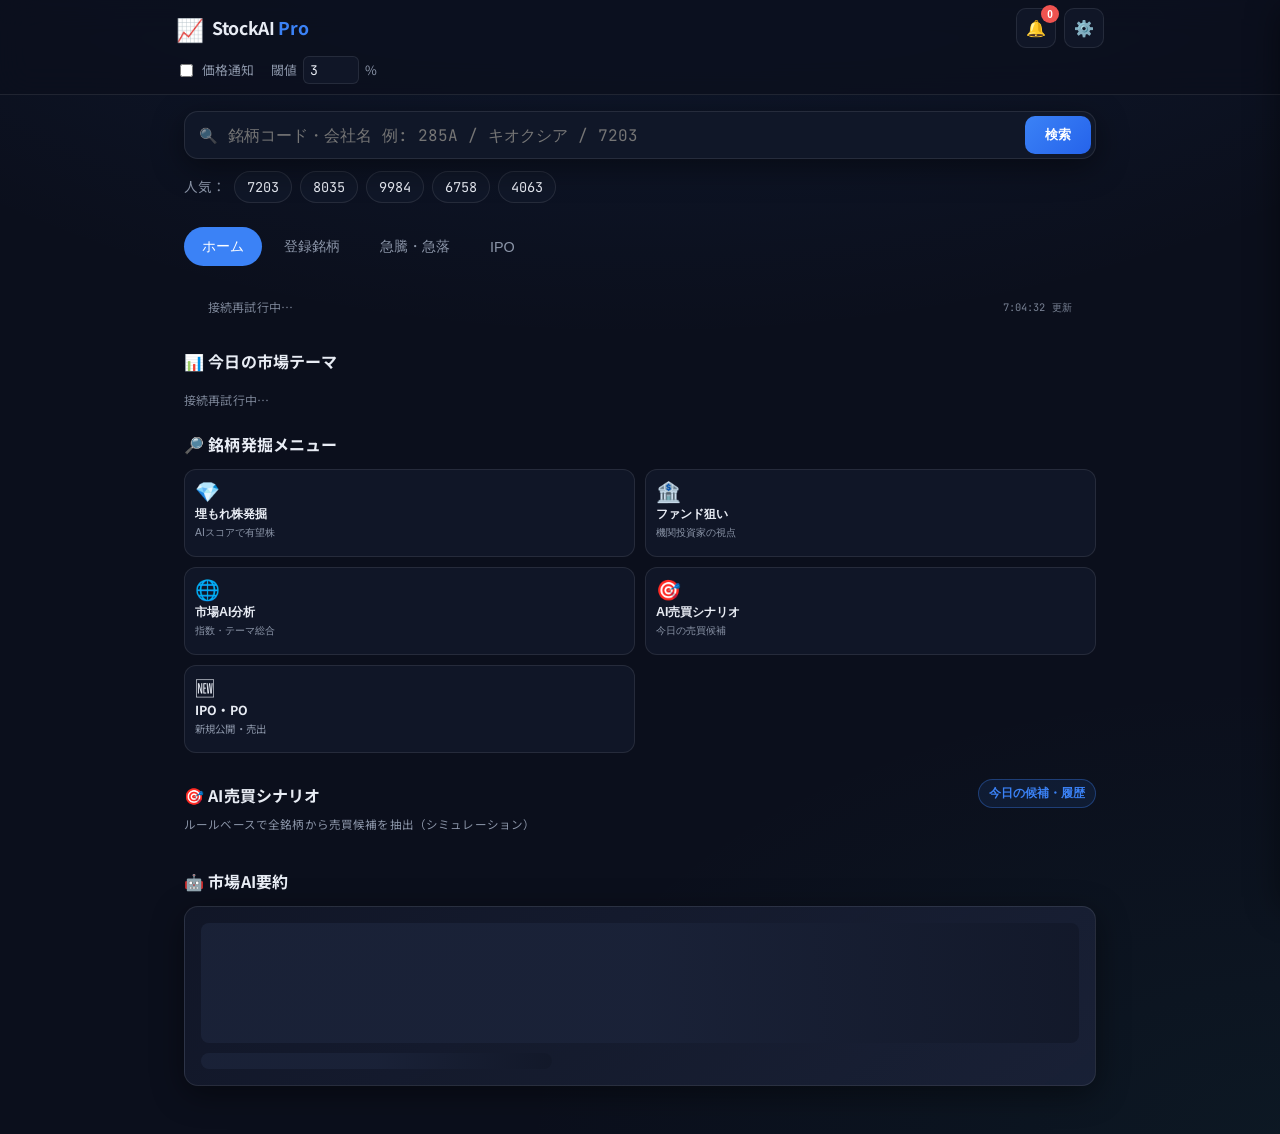
==== commit a308849a: "Add AI performance scoreboard with auto verification of resolved scenarios Co-authored-by: Cursor <c" ====
--- a/templates/index.html
+++ b/templates/index.html
@@ -13,7 +13,7 @@
   <link rel="apple-touch-icon" sizes="180x180" href="/static/icons/apple-touch-icon.png">
   <link rel="manifest" href="/manifest.json">
   <title>StockAI Pro - 日本株分析</title>
-  <link rel="stylesheet" href="/static/style.css?v=43">
+  <link rel="stylesheet" href="/static/style.css?v=44">
   <link rel="preconnect" href="https://fonts.googleapis.com">
   <link href="https://fonts.googleapis.com/css2?family=Noto+Sans+JP:wght@300;400;500;700&family=JetBrains+Mono:wght@400;600&display=swap" rel="stylesheet">
 </head>
@@ -133,6 +133,8 @@
       </a>
     </div>
 
+    <div id="aiScoreHome" class="ai-score-home-host"></div>
+
     <div class="section-title-row">
       <div class="section-title">🎯 AI売買シナリオ</div>
       <button type="button" class="section-link-btn" id="openScenariosPanel">今日の候補・履歴</button>
@@ -201,11 +203,11 @@
     </a>
   </nav>
 
-  <script src="/static/watchlist.js?v=43"></script>
-  <script src="/static/theme.js?v=43"></script>
-  <script src="/static/ipo.js?v=43"></script>
-  <script src="/static/trade-scenarios.js?v=43"></script>
-  <script src="/static/script.js?v=43"></script>
+  <script src="/static/watchlist.js?v=44"></script>
+  <script src="/static/theme.js?v=44"></script>
+  <script src="/static/ipo.js?v=44"></script>
+  <script src="/static/trade-scenarios.js?v=44"></script>
+  <script src="/static/script.js?v=44"></script>
   <script>
     document.addEventListener('DOMContentLoaded', () => {
       initIndex();
--- a/static/style.css
+++ b/static/style.css
@@ -4829,3 +4829,210 @@
   background: rgba(59, 130, 246, 0.12);
   color: var(--accent, #60a5fa);
 }
+
+/* ===== AI成績表 ===== */
+.ai-score-home-host {
+  margin-bottom: 14px;
+}
+
+.ai-score-home {
+  padding: 12px 14px;
+}
+
+.ai-score-home-head {
+  display: flex;
+  align-items: center;
+  justify-content: space-between;
+  gap: 8px;
+  margin-bottom: 10px;
+}
+
+.ai-score-home-label {
+  font-size: 0.88rem;
+  font-weight: 700;
+}
+
+.ai-score-home-metrics {
+  display: grid;
+  grid-template-columns: repeat(3, minmax(0, 1fr));
+  gap: 8px;
+}
+
+.ai-score-home-metric {
+  display: flex;
+  flex-direction: column;
+  gap: 2px;
+  padding: 8px 10px;
+  background: var(--bg-elevated);
+  border-radius: 8px;
+  font-size: 0.68rem;
+  color: var(--text-muted);
+}
+
+.ai-score-home-metric strong {
+  font-family: 'JetBrains Mono', monospace;
+  font-size: 0.92rem;
+  color: var(--text);
+}
+
+.ai-score-home-metric strong.up {
+  color: #26a69a;
+}
+
+.ai-score-home-metric strong.down {
+  color: #ef5350;
+}
+
+.ai-score-stats {
+  padding: 14px;
+  margin-bottom: 12px;
+}
+
+.ai-score-title {
+  margin: 0 0 12px;
+  font-size: 0.95rem;
+}
+
+.ai-score-hero {
+  display: grid;
+  grid-template-columns: repeat(2, minmax(0, 1fr));
+  gap: 10px;
+  margin-bottom: 12px;
+}
+
+.ai-score-hero-item {
+  padding: 12px;
+  border-radius: 10px;
+  background: linear-gradient(135deg, rgba(59, 130, 246, 0.12), rgba(99, 102, 241, 0.08));
+  border: 1px solid rgba(59, 130, 246, 0.2);
+}
+
+.ai-score-hero-k {
+  display: block;
+  font-size: 0.68rem;
+  color: var(--text-muted);
+  margin-bottom: 4px;
+}
+
+.ai-score-hero-v {
+  font-family: 'JetBrains Mono', monospace;
+  font-size: 1.25rem;
+  font-weight: 700;
+}
+
+.ai-score-hero-v.up {
+  color: #26a69a;
+}
+
+.ai-score-hero-v.down {
+  color: #ef5350;
+}
+
+.ai-score-grid {
+  display: grid;
+  grid-template-columns: repeat(2, minmax(0, 1fr));
+  gap: 8px;
+}
+
+.ai-score-kv {
+  display: flex;
+  flex-direction: column;
+  gap: 2px;
+  font-size: 0.68rem;
+  padding: 8px 10px;
+  background: var(--bg-elevated);
+  border-radius: 8px;
+}
+
+.ai-score-kv span {
+  color: var(--text-muted);
+}
+
+.ai-score-kv strong {
+  font-family: 'JetBrains Mono', monospace;
+  font-size: 0.82rem;
+}
+
+.ai-score-kv strong.up {
+  color: #26a69a;
+}
+
+.ai-score-kv strong.down {
+  color: #ef5350;
+}
+
+.ai-score-verify-note {
+  margin: 12px 0 0;
+  font-size: 0.68rem;
+  color: var(--text-muted);
+  line-height: 1.45;
+}
+
+.ai-rankings {
+  display: flex;
+  flex-direction: column;
+  gap: 10px;
+  margin-bottom: 12px;
+}
+
+.ai-rank-block {
+  padding: 12px 14px;
+}
+
+.ai-rank-title {
+  margin: 0 0 10px;
+  font-size: 0.82rem;
+  font-weight: 700;
+  color: var(--accent, #60a5fa);
+}
+
+.ai-rank-row {
+  display: flex;
+  align-items: center;
+  gap: 8px;
+  padding: 8px 0;
+  border-bottom: 1px solid var(--border);
+  font-size: 0.78rem;
+}
+
+.ai-rank-row:last-child {
+  border-bottom: none;
+}
+
+.ai-rank-pos {
+  font-weight: 700;
+  color: #fbbf24;
+  min-width: 2.2em;
+  font-family: 'JetBrains Mono', monospace;
+}
+
+.ai-rank-body {
+  flex: 1;
+  min-width: 0;
+  display: flex;
+  flex-wrap: wrap;
+  gap: 4px 8px;
+}
+
+.ai-rank-symbol {
+  font-family: 'JetBrains Mono', monospace;
+  font-weight: 700;
+}
+
+.ai-rank-name {
+  color: var(--text-muted);
+  font-size: 0.72rem;
+}
+
+.ai-rank-val {
+  font-family: 'JetBrains Mono', monospace;
+  font-weight: 700;
+}
+
+.ai-rank-val.up {
+  color: #26a69a;
+}
+
+.ai-rank-val.down {
+  color: #ef5350;
+}
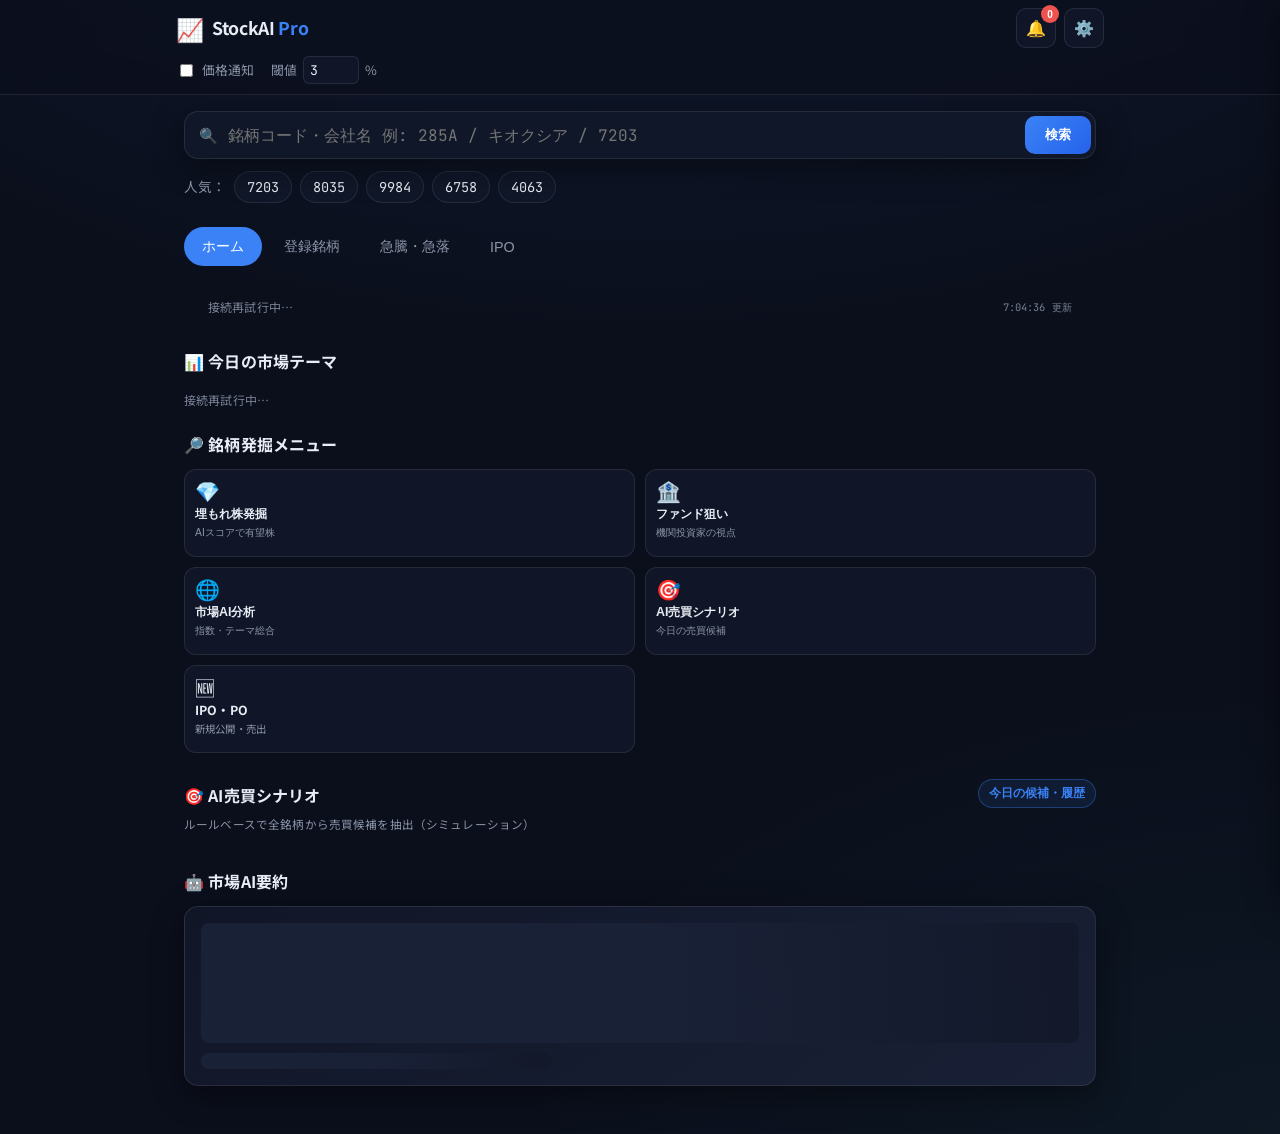
==== commit 49b68f34: "Improve API performance with caching and service split Reduce ranking/scenario scan scope, add serve" ====
--- a/templates/index.html
+++ b/templates/index.html
@@ -203,11 +203,11 @@
     </a>
   </nav>
 
-  <script src="/static/watchlist.js?v=44"></script>
-  <script src="/static/theme.js?v=44"></script>
-  <script src="/static/ipo.js?v=44"></script>
-  <script src="/static/trade-scenarios.js?v=44"></script>
-  <script src="/static/script.js?v=44"></script>
+  <script src="/static/api-cache.js?v=45"></script>
+  <script src="/static/watchlist.js?v=45"></script>
+  <script src="/static/theme.js?v=45"></script>
+  <script src="/static/trade-scenarios.js?v=45"></script>
+  <script src="/static/script.js?v=45"></script>
   <script>
     document.addEventListener('DOMContentLoaded', () => {
       initIndex();
@@ -215,6 +215,7 @@
 
     const tabLoaded = { home: false, watchlist: false, ranking: false, ipo: false };
     const tabLoading = { home: false, watchlist: false, ranking: false, ipo: false };
+    let ipoScriptPromise = null;
     const panelLoaded = { buried: false, fund: false, market: false, scenarios: false };
     const panelLoading = { buried: false, fund: false, market: false, scenarios: false };
     let notifLoaded = false;
@@ -666,8 +667,22 @@
       tabLoading.ipo = false;
     }
 
-    function loadIpoContent(opts = {}) {
-      if (!document.getElementById('tab-ipo')) return Promise.resolve();
+    function ensureIpoScript() {
+      if (window.IpoPage) return Promise.resolve();
+      if (ipoScriptPromise) return ipoScriptPromise;
+      ipoScriptPromise = new Promise((resolve, reject) => {
+        const s = document.createElement('script');
+        s.src = '/static/ipo.js?v=45';
+        s.onload = () => resolve();
+        s.onerror = () => reject(new Error('ipo.js load failed'));
+        document.body.appendChild(s);
+      });
+      return ipoScriptPromise;
+    }
+
+    async function loadIpoContent(opts = {}) {
+      if (!document.getElementById('tab-ipo')) return;
+      await ensureIpoScript();
       IpoPage.init();
       return Promise.all([
         IpoPage.loadIpoList(opts),
@@ -831,8 +846,9 @@
       const ticker = document.getElementById('marketTicker');
       if (!ticker) return false;
       try {
-        const res = silent ? await fetchSilent('/api/market_indices') : await fetch('/api/market_indices');
-        const data = await res.json();
+        const data = window.ApiCache
+          ? await ApiCache.fetchJsonCached('/api/market_indices', { ttl: 60000 })
+          : await (await (silent ? fetchSilent('/api/market_indices') : fetch('/api/market_indices'))).json();
         if (data.status !== 'ok') throw new Error('failed');
 
         const meta = updatedLabel(data);
@@ -866,8 +882,9 @@
         aiCard.innerHTML = '<div class="skeleton-block skeleton-lg"></div><div class="skeleton-line"></div><div class="skeleton-line skeleton-sm"></div>';
       }
       try {
-        const res = silent ? await fetchSilent('/api/market_summary') : await fetch('/api/market_summary');
-        const data = await res.json();
+        const data = window.ApiCache
+          ? await ApiCache.fetchJsonCached('/api/market_summary', { ttl: 120000, force: isRetry })
+          : await (await (silent ? fetchSilent('/api/market_summary') : fetch('/api/market_summary'))).json();
         if (data.status !== 'ok') throw new Error('failed');
 
         themesEl.innerHTML = `
@@ -885,7 +902,7 @@
         `;
         resetAutoRetry('homeContent');
         if (window.TradeScenarios) {
-          await TradeScenarios.initHomePreview();
+          TradeScenarios.initHomePreview();
         }
         return true;
       } catch (e) {
@@ -988,8 +1005,9 @@
         losersEl.innerHTML = '';
       }
       try {
-        const res = silent ? await fetchSilent('/api/ranking') : await fetch('/api/ranking');
-        const data = await res.json();
+        const data = window.ApiCache
+          ? await ApiCache.fetchJsonCached('/api/ranking', { ttl: 120000, force: isRetry })
+          : await (await (silent ? fetchSilent('/api/ranking') : fetch('/api/ranking'))).json();
         if (data.status !== 'ok') throw new Error('failed');
 
         const liveTag = data.live ? '<span class="live-badge">速報</span>' : '';
@@ -1137,6 +1155,6 @@
     }
   </script>
   <!-- search-v41: 285A / 会社名検索（旧4桁制限を上書き） -->
-  <script src="/static/search.js?v=41"></script>
+  <script src="/static/search.js?v=45"></script>
 </body>
 </html>
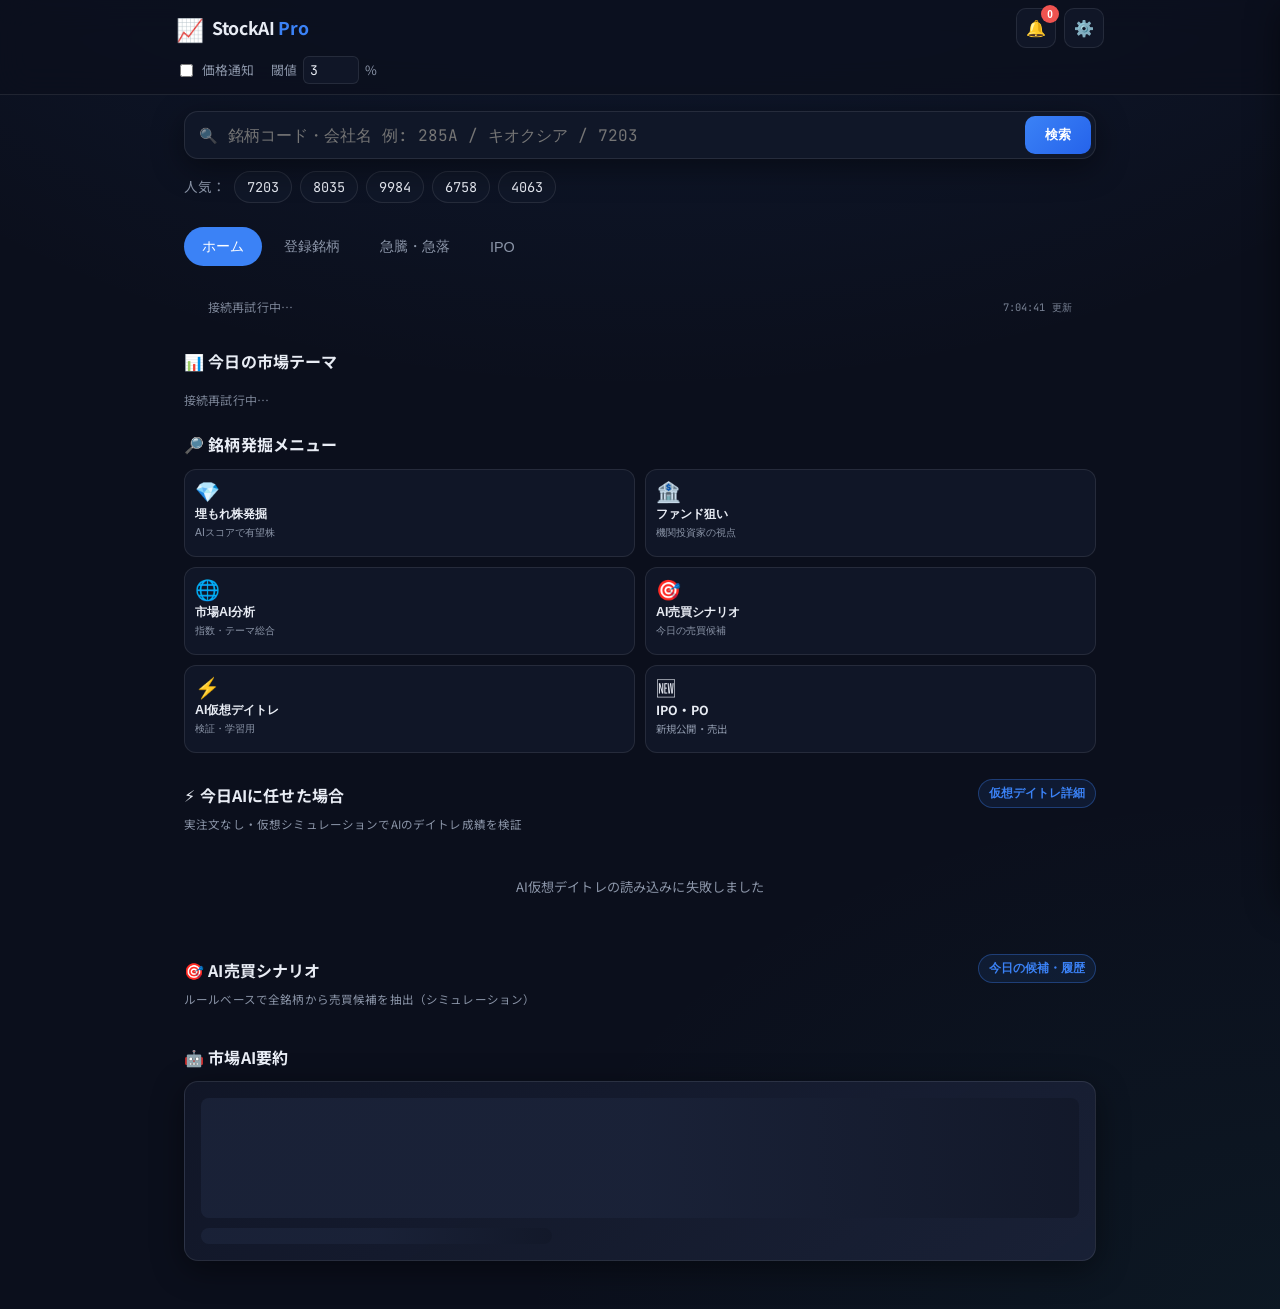
==== commit 9b3c388b: "Add AI virtual day trade verification feature Introduce daily simulated day-trade picks with live P&" ====
--- a/templates/index.html
+++ b/templates/index.html
@@ -13,7 +13,7 @@
   <link rel="apple-touch-icon" sizes="180x180" href="/static/icons/apple-touch-icon.png">
   <link rel="manifest" href="/manifest.json">
   <title>StockAI Pro - 日本株分析</title>
-  <link rel="stylesheet" href="/static/style.css?v=44">
+  <link rel="stylesheet" href="/static/style.css?v=46">
   <link rel="preconnect" href="https://fonts.googleapis.com">
   <link href="https://fonts.googleapis.com/css2?family=Noto+Sans+JP:wght@300;400;500;700&family=JetBrains+Mono:wght@400;600&display=swap" rel="stylesheet">
 </head>
@@ -126,6 +126,11 @@
         <span class="home-menu-label">AI売買シナリオ</span>
         <span class="home-menu-desc">今日の売買候補</span>
       </button>
+      <button type="button" class="home-menu-card" data-panel="daytrade">
+        <span class="home-menu-icon">⚡</span>
+        <span class="home-menu-label">AI仮想デイトレ</span>
+        <span class="home-menu-desc">検証・学習用</span>
+      </button>
       <a href="#" class="home-menu-card home-menu-link" id="homeIpoMenuLink" data-tab-nav="ipo">
         <span class="home-menu-icon">🆕</span>
         <span class="home-menu-label">IPO・PO</span>
@@ -134,6 +139,15 @@
     </div>
 
     <div id="aiScoreHome" class="ai-score-home-host"></div>
+
+    <div class="section-title-row">
+      <div class="section-title">⚡ 今日AIに任せた場合</div>
+      <button type="button" class="section-link-btn" id="openDayTradePanel">仮想デイトレ詳細</button>
+    </div>
+    <p class="section-sub">実注文なし・仮想シミュレーションでAIのデイトレ成績を検証</p>
+    <div class="day-trade-home" id="dayTradeHome">
+      <div class="dt-home-skeleton"><div class="skeleton-card"></div></div>
+    </div>
 
     <div class="section-title-row">
       <div class="section-title">🎯 AI売買シナリオ</div>
@@ -203,11 +217,12 @@
     </a>
   </nav>
 
-  <script src="/static/api-cache.js?v=45"></script>
-  <script src="/static/watchlist.js?v=45"></script>
-  <script src="/static/theme.js?v=45"></script>
-  <script src="/static/trade-scenarios.js?v=45"></script>
-  <script src="/static/script.js?v=45"></script>
+  <script src="/static/api-cache.js?v=46"></script>
+  <script src="/static/watchlist.js?v=46"></script>
+  <script src="/static/theme.js?v=46"></script>
+  <script src="/static/trade-scenarios.js?v=46"></script>
+  <script src="/static/day-trade.js?v=46"></script>
+  <script src="/static/script.js?v=46"></script>
   <script>
     document.addEventListener('DOMContentLoaded', () => {
       initIndex();
@@ -216,8 +231,8 @@
     const tabLoaded = { home: false, watchlist: false, ranking: false, ipo: false };
     const tabLoading = { home: false, watchlist: false, ranking: false, ipo: false };
     let ipoScriptPromise = null;
-    const panelLoaded = { buried: false, fund: false, market: false, scenarios: false };
-    const panelLoading = { buried: false, fund: false, market: false, scenarios: false };
+    const panelLoaded = { buried: false, fund: false, market: false, scenarios: false, daytrade: false };
+    const panelLoading = { buried: false, fund: false, market: false, scenarios: false, daytrade: false };
     let notifLoaded = false;
     let currentMainTab = 'home';
     let activeSubPanel = null;
@@ -298,6 +313,13 @@
         bodyClass: 'ai-scenario-panel',
         listId: 'aiScenarioList',
       },
+      daytrade: {
+        title: 'AI仮想デイトレ',
+        icon: '⚡',
+        desc: '毎日の仮想デイトレ・日別成績・AI学習ログ（実注文なし）',
+        bodyClass: 'day-trade-panel',
+        listId: 'dayTradeList',
+      },
     };
 
     function skeletonCards(n) {
@@ -427,6 +449,7 @@
       });
 
       document.getElementById('openScenariosPanel')?.addEventListener('click', () => openSubPanel('scenarios'));
+      document.getElementById('openDayTradePanel')?.addEventListener('click', () => openSubPanel('daytrade'));
 
       document.getElementById('notifToggle').addEventListener('click', toggleNotifPanel);
       document.getElementById('notifClose').addEventListener('click', closeNotifPanel);
@@ -443,6 +466,7 @@
       setupSubPanelThemeInteractions();
       setupHomeLazyLoad();
       initIndexAutoRefresh();
+      if (window.DayTrade) DayTrade.initHome();
 
       const urlTab = new URLSearchParams(window.location.search).get('tab');
       if (urlTab && ['watchlist', 'ranking', 'ipo'].includes(urlTab)) {
@@ -751,6 +775,8 @@
       else if (name === 'market') loadMarketAi().finally(done);
       else if (name === 'scenarios') {
         window.TradeScenarios?.loadPanel('aiScenarioList', 'candidates').finally(done);
+      } else if (name === 'daytrade') {
+        window.DayTrade?.loadPanel('dayTradeList', 'today').finally(done);
       } else panelLoading[name] = false;
     }
 
@@ -1155,6 +1181,6 @@
     }
   </script>
   <!-- search-v41: 285A / 会社名検索（旧4桁制限を上書き） -->
-  <script src="/static/search.js?v=45"></script>
+  <script src="/static/search.js?v=46"></script>
 </body>
 </html>
--- a/static/style.css
+++ b/static/style.css
@@ -5036,3 +5036,282 @@
 .ai-rank-val.down {
   color: #ef5350;
 }
+
+/* ===== AI仮想デイトレ ===== */
+.day-trade-home,
+.day-trade-panel .dt-list {
+  display: flex;
+  flex-direction: column;
+  gap: 10px;
+  margin-bottom: 12px;
+}
+
+.dt-home-hero {
+  padding: 16px;
+  text-align: center;
+}
+
+.dt-home-title {
+  font-size: 0.82rem;
+  color: var(--text-muted);
+  margin-bottom: 6px;
+}
+
+.dt-home-pnl {
+  font-family: 'JetBrains Mono', monospace;
+  font-size: 1.65rem;
+  font-weight: 700;
+  letter-spacing: -0.02em;
+}
+
+.dt-home-pnl.up { color: #26a69a; }
+.dt-home-pnl.down { color: #ef5350; }
+
+.dt-home-meta {
+  font-size: 0.72rem;
+  color: var(--text-muted);
+  margin-top: 6px;
+}
+
+.dt-home-section-title {
+  font-size: 0.75rem;
+  font-weight: 700;
+  color: var(--text-muted);
+  margin: 4px 0 2px;
+  padding-left: 2px;
+}
+
+.dt-home-row {
+  display: grid;
+  grid-template-columns: 1fr auto auto;
+  gap: 8px;
+  align-items: center;
+  padding: 10px 12px;
+  font-size: 0.82rem;
+}
+
+.dt-home-sym {
+  font-weight: 600;
+  overflow: hidden;
+  text-overflow: ellipsis;
+  white-space: nowrap;
+}
+
+.dt-home-shares {
+  color: var(--text-muted);
+  font-size: 0.75rem;
+  font-family: 'JetBrains Mono', monospace;
+}
+
+.dt-home-pnl-sm {
+  font-family: 'JetBrains Mono', monospace;
+  font-weight: 700;
+  font-size: 0.85rem;
+}
+
+.dt-home-pnl-sm.up { color: #26a69a; }
+.dt-home-pnl-sm.down { color: #ef5350; }
+
+.dt-card {
+  padding: 14px;
+}
+
+.dt-card-head {
+  display: flex;
+  justify-content: space-between;
+  align-items: flex-start;
+  gap: 8px;
+  margin-bottom: 10px;
+}
+
+.dt-date {
+  font-size: 0.72rem;
+  color: var(--text-muted);
+  display: block;
+  margin-bottom: 4px;
+}
+
+.dt-symbol-row {
+  display: flex;
+  align-items: baseline;
+  gap: 8px;
+  flex-wrap: wrap;
+}
+
+.dt-symbol {
+  font-family: 'JetBrains Mono', monospace;
+  font-weight: 700;
+  font-size: 1rem;
+  color: var(--accent, #60a5fa);
+  text-decoration: none;
+}
+
+.dt-name {
+  font-size: 0.85rem;
+  color: var(--text-muted);
+}
+
+.dt-status {
+  font-size: 0.7rem;
+  font-weight: 700;
+  padding: 4px 8px;
+  border-radius: 6px;
+  background: var(--bg-elevated);
+  white-space: nowrap;
+}
+
+.dt-status-entered { color: #fbbf24; }
+.dt-status-target_hit { color: #26a69a; }
+.dt-status-stop_hit { color: #ef5350; }
+.dt-status-close_settlement { color: #94a3b8; }
+
+.dt-grid {
+  display: grid;
+  grid-template-columns: repeat(2, minmax(0, 1fr));
+  gap: 8px;
+}
+
+.dt-kv {
+  display: flex;
+  flex-direction: column;
+  gap: 2px;
+  font-size: 0.78rem;
+}
+
+.dt-kv span { color: var(--text-muted); }
+.dt-kv strong {
+  font-family: 'JetBrains Mono', monospace;
+  font-weight: 600;
+}
+
+.dt-kv strong.up { color: #26a69a; }
+.dt-kv strong.down { color: #ef5350; }
+
+.dt-reason {
+  margin-top: 10px;
+  font-size: 0.78rem;
+  line-height: 1.5;
+  color: var(--text-muted);
+}
+
+.dt-reason span { color: var(--text); font-weight: 600; }
+
+.dt-link {
+  display: inline-block;
+  margin-top: 8px;
+  font-size: 0.78rem;
+  color: var(--accent, #60a5fa);
+}
+
+.dt-tabs {
+  display: flex;
+  gap: 6px;
+  margin-bottom: 12px;
+  flex-wrap: wrap;
+}
+
+.dt-tab {
+  padding: 8px 12px;
+  border-radius: 8px;
+  border: 1px solid var(--border);
+  background: var(--bg-elevated);
+  color: var(--text-muted);
+  font-size: 0.76rem;
+  font-weight: 600;
+  cursor: pointer;
+}
+
+.dt-tab.active {
+  border-color: rgba(251, 191, 36, 0.45);
+  background: rgba(251, 191, 36, 0.1);
+  color: #fbbf24;
+}
+
+.dt-daily-list {
+  display: flex;
+  flex-direction: column;
+  gap: 6px;
+}
+
+.dt-daily-row {
+  display: grid;
+  grid-template-columns: 56px 1fr auto;
+  gap: 8px;
+  align-items: center;
+  padding: 10px 12px;
+  border-radius: 10px;
+  background: var(--bg-elevated);
+  font-size: 0.82rem;
+}
+
+.dt-daily-pnl {
+  font-family: 'JetBrains Mono', monospace;
+  font-weight: 700;
+  text-align: right;
+}
+
+.dt-daily-pnl.up { color: #26a69a; }
+.dt-daily-pnl.down { color: #ef5350; }
+
+.dt-daily-meta {
+  font-size: 0.68rem;
+  color: var(--text-muted);
+  text-align: right;
+}
+
+.dt-month-total {
+  display: flex;
+  justify-content: space-between;
+  align-items: center;
+  padding: 14px;
+  margin-bottom: 10px;
+  font-weight: 700;
+}
+
+.dt-month-total strong {
+  font-family: 'JetBrains Mono', monospace;
+  font-size: 1.1rem;
+}
+
+.dt-learning-card {
+  padding: 14px;
+  margin-bottom: 10px;
+}
+
+.dt-learning-head {
+  font-weight: 700;
+  margin-bottom: 8px;
+}
+
+.dt-learning-result {
+  margin-bottom: 8px;
+  font-size: 0.85rem;
+}
+
+.dt-learning-good,
+.dt-learning-bad,
+.dt-learning-improve {
+  font-size: 0.78rem;
+  line-height: 1.55;
+  color: var(--text-muted);
+  margin: 6px 0;
+}
+
+.dt-learning-good span { color: #26a69a; font-weight: 600; }
+.dt-learning-bad span { color: #ef5350; font-weight: 600; }
+.dt-learning-improve span { color: #fbbf24; font-weight: 600; }
+
+.dt-disclaimer {
+  font-size: 0.68rem;
+  color: var(--text-muted);
+  line-height: 1.45;
+  margin-top: 8px;
+}
+
+.dt-empty,
+.dt-loading {
+  text-align: center;
+  color: var(--text-muted);
+  font-size: 0.82rem;
+  padding: 20px 8px;
+}
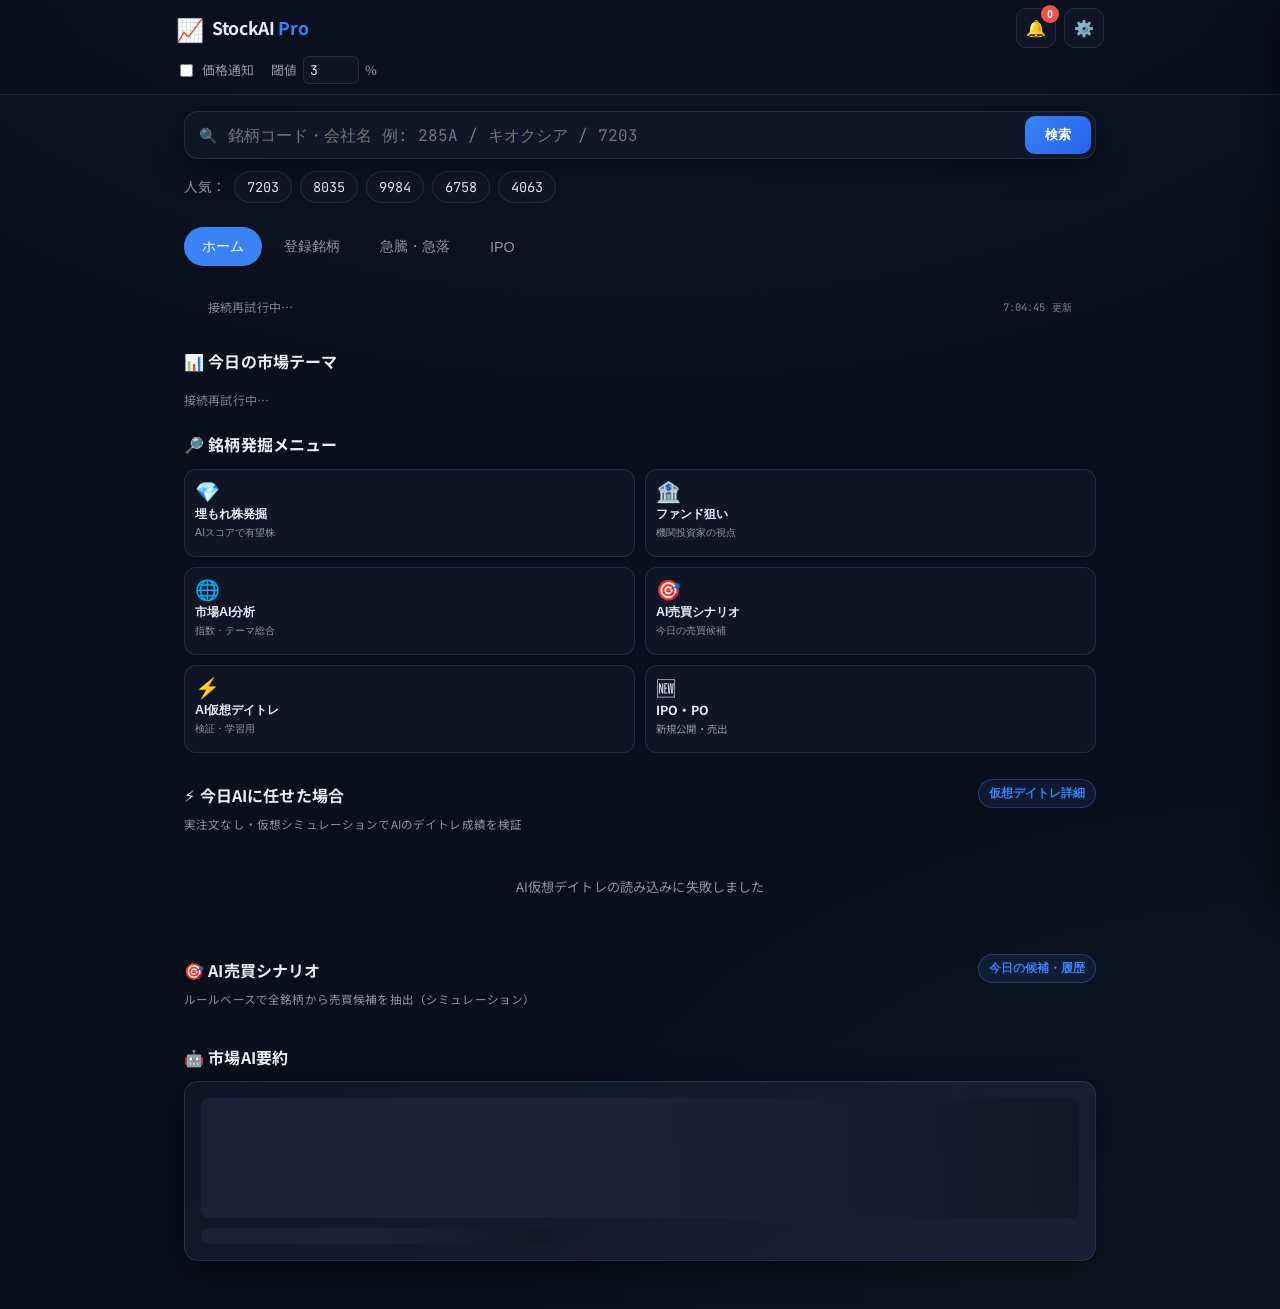
==== commit 52a6bd99: "Add AI growth report with monthly comparison and condition stats Track win rate, avg profit/loss, ri" ====
--- a/templates/index.html
+++ b/templates/index.html
@@ -13,7 +13,7 @@
   <link rel="apple-touch-icon" sizes="180x180" href="/static/icons/apple-touch-icon.png">
   <link rel="manifest" href="/manifest.json">
   <title>StockAI Pro - 日本株分析</title>
-  <link rel="stylesheet" href="/static/style.css?v=46">
+  <link rel="stylesheet" href="/static/style.css?v=47">
   <link rel="preconnect" href="https://fonts.googleapis.com">
   <link href="https://fonts.googleapis.com/css2?family=Noto+Sans+JP:wght@300;400;500;700&family=JetBrains+Mono:wght@400;600&display=swap" rel="stylesheet">
 </head>
@@ -217,12 +217,12 @@
     </a>
   </nav>
 
-  <script src="/static/api-cache.js?v=46"></script>
-  <script src="/static/watchlist.js?v=46"></script>
-  <script src="/static/theme.js?v=46"></script>
-  <script src="/static/trade-scenarios.js?v=46"></script>
-  <script src="/static/day-trade.js?v=46"></script>
-  <script src="/static/script.js?v=46"></script>
+  <script src="/static/api-cache.js?v=47"></script>
+  <script src="/static/watchlist.js?v=47"></script>
+  <script src="/static/theme.js?v=47"></script>
+  <script src="/static/trade-scenarios.js?v=47"></script>
+  <script src="/static/day-trade.js?v=47"></script>
+  <script src="/static/script.js?v=47"></script>
   <script>
     document.addEventListener('DOMContentLoaded', () => {
       initIndex();
@@ -1181,6 +1181,6 @@
     }
   </script>
   <!-- search-v41: 285A / 会社名検索（旧4桁制限を上書き） -->
-  <script src="/static/search.js?v=46"></script>
+  <script src="/static/search.js?v=47"></script>
 </body>
 </html>
--- a/static/style.css
+++ b/static/style.css
@@ -5315,3 +5315,187 @@
   font-size: 0.82rem;
   padding: 20px 8px;
 }
+
+/* ===== AI成長レポート ===== */
+.dt-growth-teaser {
+  display: flex;
+  flex-wrap: wrap;
+  align-items: center;
+  gap: 8px 12px;
+  padding: 12px 14px;
+  margin-top: 8px;
+  cursor: pointer;
+}
+
+.dt-growth-teaser-label {
+  font-size: 0.82rem;
+  font-weight: 700;
+}
+
+.dt-growth-teaser-val {
+  font-size: 0.88rem;
+  font-weight: 700;
+  padding: 2px 8px;
+  border-radius: 6px;
+  background: var(--bg-elevated);
+}
+
+.dt-growth-teaser-val.up { color: #26a69a; }
+.dt-growth-teaser-val.down { color: #ef5350; }
+.dt-growth-teaser-val.neutral { color: #94a3b8; }
+
+.dt-growth-teaser-meta {
+  font-size: 0.72rem;
+  color: var(--text-muted);
+  font-family: 'JetBrains Mono', monospace;
+}
+
+.dt-growth-hero {
+  padding: 16px;
+  margin-bottom: 10px;
+}
+
+.dt-growth-title {
+  font-size: 1rem;
+  margin: 0 0 4px;
+}
+
+.dt-growth-sub {
+  font-size: 0.72rem;
+  color: var(--text-muted);
+  margin-bottom: 12px;
+}
+
+.dt-growth-row {
+  display: flex;
+  justify-content: space-between;
+  align-items: flex-start;
+  gap: 8px;
+  padding: 8px 0;
+  border-bottom: 1px solid var(--border);
+  font-size: 0.82rem;
+}
+
+.dt-growth-row:last-of-type {
+  border-bottom: none;
+}
+
+.dt-growth-label {
+  color: var(--text-muted);
+  min-width: 88px;
+}
+
+.dt-growth-values {
+  text-align: right;
+  flex: 1;
+  font-family: 'JetBrains Mono', monospace;
+}
+
+.dt-growth-prev {
+  color: var(--text-muted);
+  font-size: 0.78rem;
+}
+
+.dt-growth-arrow {
+  margin: 0 6px;
+  color: var(--text-muted);
+}
+
+.dt-growth-curr {
+  font-weight: 700;
+}
+
+.dt-growth-curr.up { color: #26a69a; }
+.dt-growth-curr.down { color: #ef5350; }
+
+.dt-growth-delta {
+  display: block;
+  font-size: 0.68rem;
+  margin-top: 2px;
+}
+
+.dt-growth-verdict {
+  display: flex;
+  justify-content: space-between;
+  align-items: center;
+  margin-top: 12px;
+  padding-top: 12px;
+  border-top: 1px solid var(--border);
+  font-weight: 700;
+}
+
+.dt-growth-verdict-val.up { color: #26a69a; }
+.dt-growth-verdict-val.down { color: #ef5350; }
+.dt-growth-verdict-val.neutral { color: #fbbf24; }
+
+.dt-growth-section {
+  padding: 14px;
+  margin-bottom: 10px;
+}
+
+.dt-growth-section-title {
+  font-size: 0.88rem;
+  margin: 0 0 10px;
+}
+
+.dt-insight-list {
+  margin: 0;
+  padding-left: 1.1rem;
+  font-size: 0.8rem;
+  line-height: 1.6;
+  color: var(--text-muted);
+}
+
+.dt-insight-list li {
+  margin-bottom: 6px;
+}
+
+.dt-stat-bar-row {
+  margin-bottom: 10px;
+}
+
+.dt-stat-bar-head {
+  display: flex;
+  justify-content: space-between;
+  font-size: 0.78rem;
+  margin-bottom: 4px;
+}
+
+.dt-stat-bar-pct.up { color: #26a69a; font-weight: 700; }
+.dt-stat-bar-pct.down { color: #ef5350; font-weight: 700; }
+.dt-stat-bar-pct.neutral { color: #94a3b8; font-weight: 700; }
+
+.dt-stat-bar-track {
+  height: 6px;
+  border-radius: 3px;
+  background: var(--bg-elevated);
+  overflow: hidden;
+}
+
+.dt-stat-bar-fill {
+  height: 100%;
+  border-radius: 3px;
+}
+
+.dt-stat-bar-fill.up { background: #26a69a; }
+.dt-stat-bar-fill.down { background: #ef5350; }
+.dt-stat-bar-fill.neutral { background: #64748b; }
+
+.dt-stat-bar-meta {
+  font-size: 0.65rem;
+  color: var(--text-muted);
+}
+
+.dt-self-eval .dt-self-date {
+  font-size: 0.72rem;
+  color: var(--text-muted);
+  font-weight: 400;
+}
+
+.dt-self-text {
+  font-size: 0.8rem;
+  line-height: 1.65;
+  color: var(--text-muted);
+  white-space: pre-line;
+  margin: 0;
+}
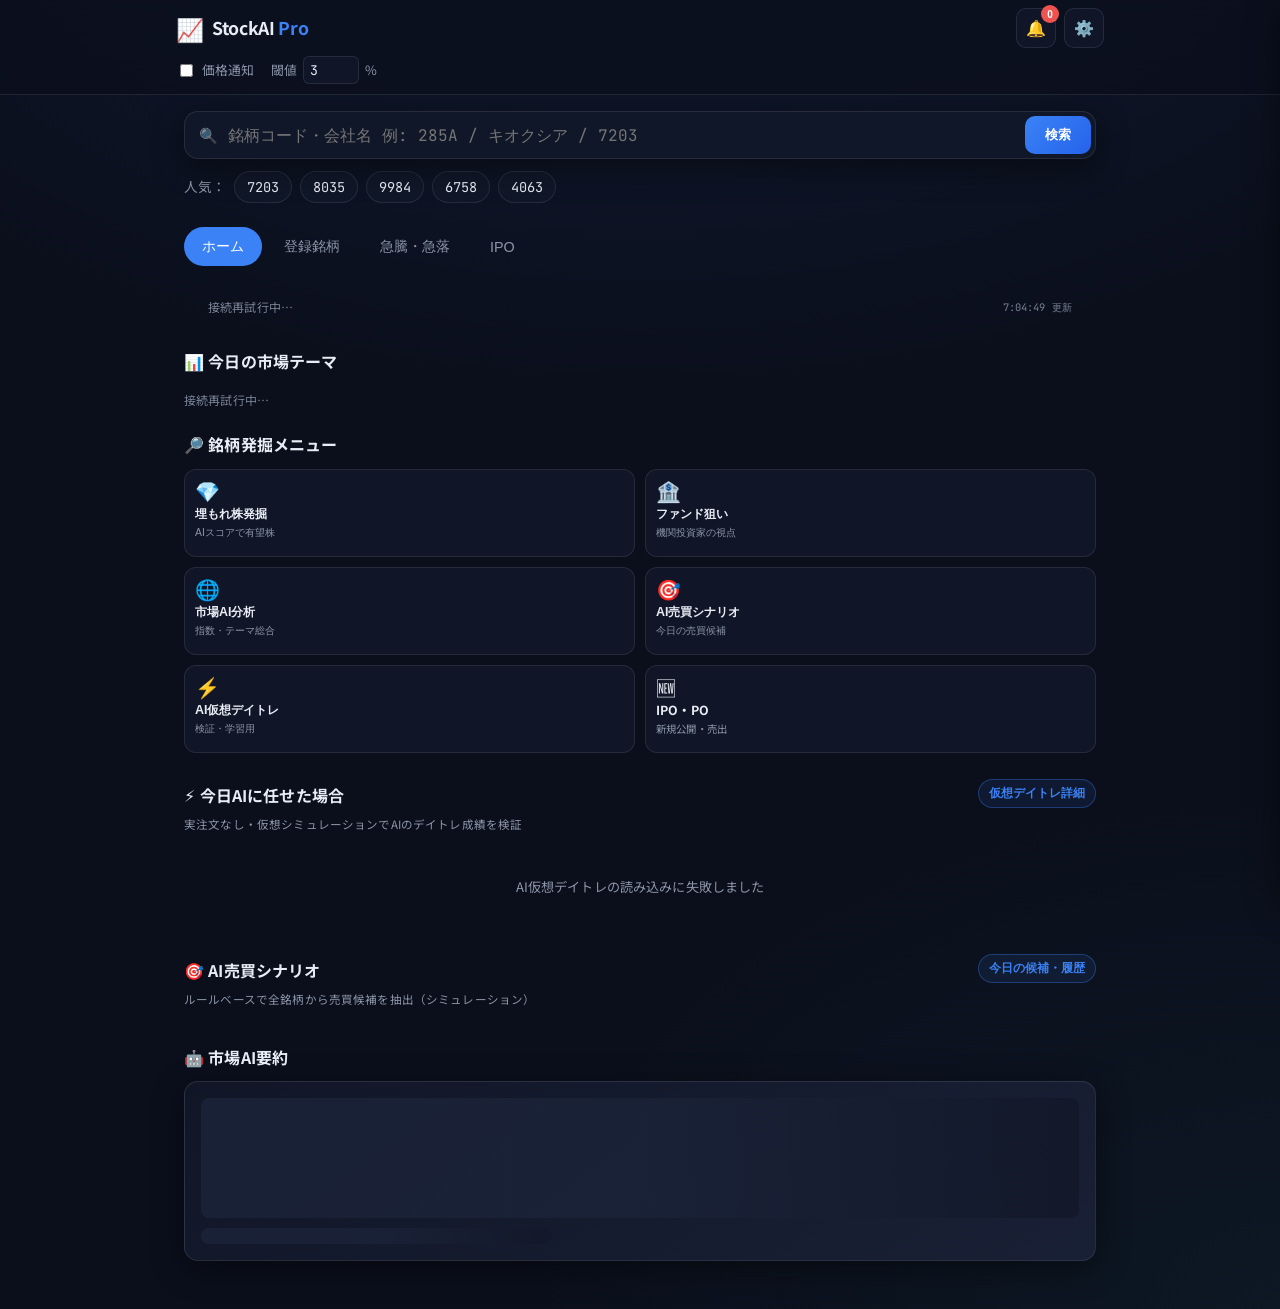
==== commit ef761484: "Improve AI candidate precision with expected value scoring Add shared precision filters, multi-condi" ====
--- a/templates/index.html
+++ b/templates/index.html
@@ -13,7 +13,7 @@
   <link rel="apple-touch-icon" sizes="180x180" href="/static/icons/apple-touch-icon.png">
   <link rel="manifest" href="/manifest.json">
   <title>StockAI Pro - 日本株分析</title>
-  <link rel="stylesheet" href="/static/style.css?v=47">
+  <link rel="stylesheet" href="/static/style.css?v=48">
   <link rel="preconnect" href="https://fonts.googleapis.com">
   <link href="https://fonts.googleapis.com/css2?family=Noto+Sans+JP:wght@300;400;500;700&family=JetBrains+Mono:wght@400;600&display=swap" rel="stylesheet">
 </head>
@@ -217,12 +217,12 @@
     </a>
   </nav>
 
-  <script src="/static/api-cache.js?v=47"></script>
-  <script src="/static/watchlist.js?v=47"></script>
-  <script src="/static/theme.js?v=47"></script>
-  <script src="/static/trade-scenarios.js?v=47"></script>
-  <script src="/static/day-trade.js?v=47"></script>
-  <script src="/static/script.js?v=47"></script>
+  <script src="/static/api-cache.js?v=48"></script>
+  <script src="/static/watchlist.js?v=48"></script>
+  <script src="/static/theme.js?v=48"></script>
+  <script src="/static/trade-scenarios.js?v=48"></script>
+  <script src="/static/day-trade.js?v=48"></script>
+  <script src="/static/script.js?v=48"></script>
   <script>
     document.addEventListener('DOMContentLoaded', () => {
       initIndex();
@@ -1181,6 +1181,6 @@
     }
   </script>
   <!-- search-v41: 285A / 会社名検索（旧4桁制限を上書き） -->
-  <script src="/static/search.js?v=47"></script>
+  <script src="/static/search.js?v=48"></script>
 </body>
 </html>
--- a/static/style.css
+++ b/static/style.css
@@ -5499,3 +5499,78 @@
   white-space: pre-line;
   margin: 0;
 }
+
+/* ===== 精度スコア・見送り ===== */
+.ai-precision-grid,
+.dt-precision-grid {
+  display: grid;
+  grid-template-columns: repeat(3, minmax(0, 1fr));
+  gap: 8px;
+  margin-bottom: 10px;
+  padding: 8px;
+  border-radius: 8px;
+  background: rgba(59, 130, 246, 0.06);
+}
+
+.ai-conf-badge,
+.dt-conf-badge {
+  display: inline-block;
+  padding: 2px 8px;
+  border-radius: 6px;
+  background: var(--bg-elevated);
+  font-weight: 700;
+}
+
+.ai-conf-badge.up,
+.dt-conf-badge {
+  color: #26a69a;
+}
+
+.ai-reasons-block,
+.dt-reasons-block {
+  margin-top: 8px;
+  font-size: 0.76rem;
+  color: var(--text-muted);
+}
+
+.ai-reasons-label {
+  font-weight: 700;
+  color: var(--text);
+  display: block;
+  margin-bottom: 4px;
+}
+
+.ai-reasons-list,
+.dt-reasons-block ul {
+  margin: 0;
+  padding-left: 1.1rem;
+  line-height: 1.5;
+}
+
+.ai-skip-card,
+.dt-skip-card {
+  padding: 16px;
+  text-align: center;
+  border: 1px dashed rgba(251, 191, 36, 0.4);
+}
+
+.ai-skip-title,
+.dt-skip-title {
+  font-size: 1rem;
+  font-weight: 700;
+  color: #fbbf24;
+  margin-bottom: 8px;
+}
+
+.ai-skip-reason,
+.dt-skip-reason {
+  font-size: 0.82rem;
+  color: var(--text-muted);
+  margin: 0 0 6px;
+}
+
+.ai-skip-meta,
+.dt-skip-meta {
+  font-size: 0.72rem;
+  color: var(--text-muted);
+}
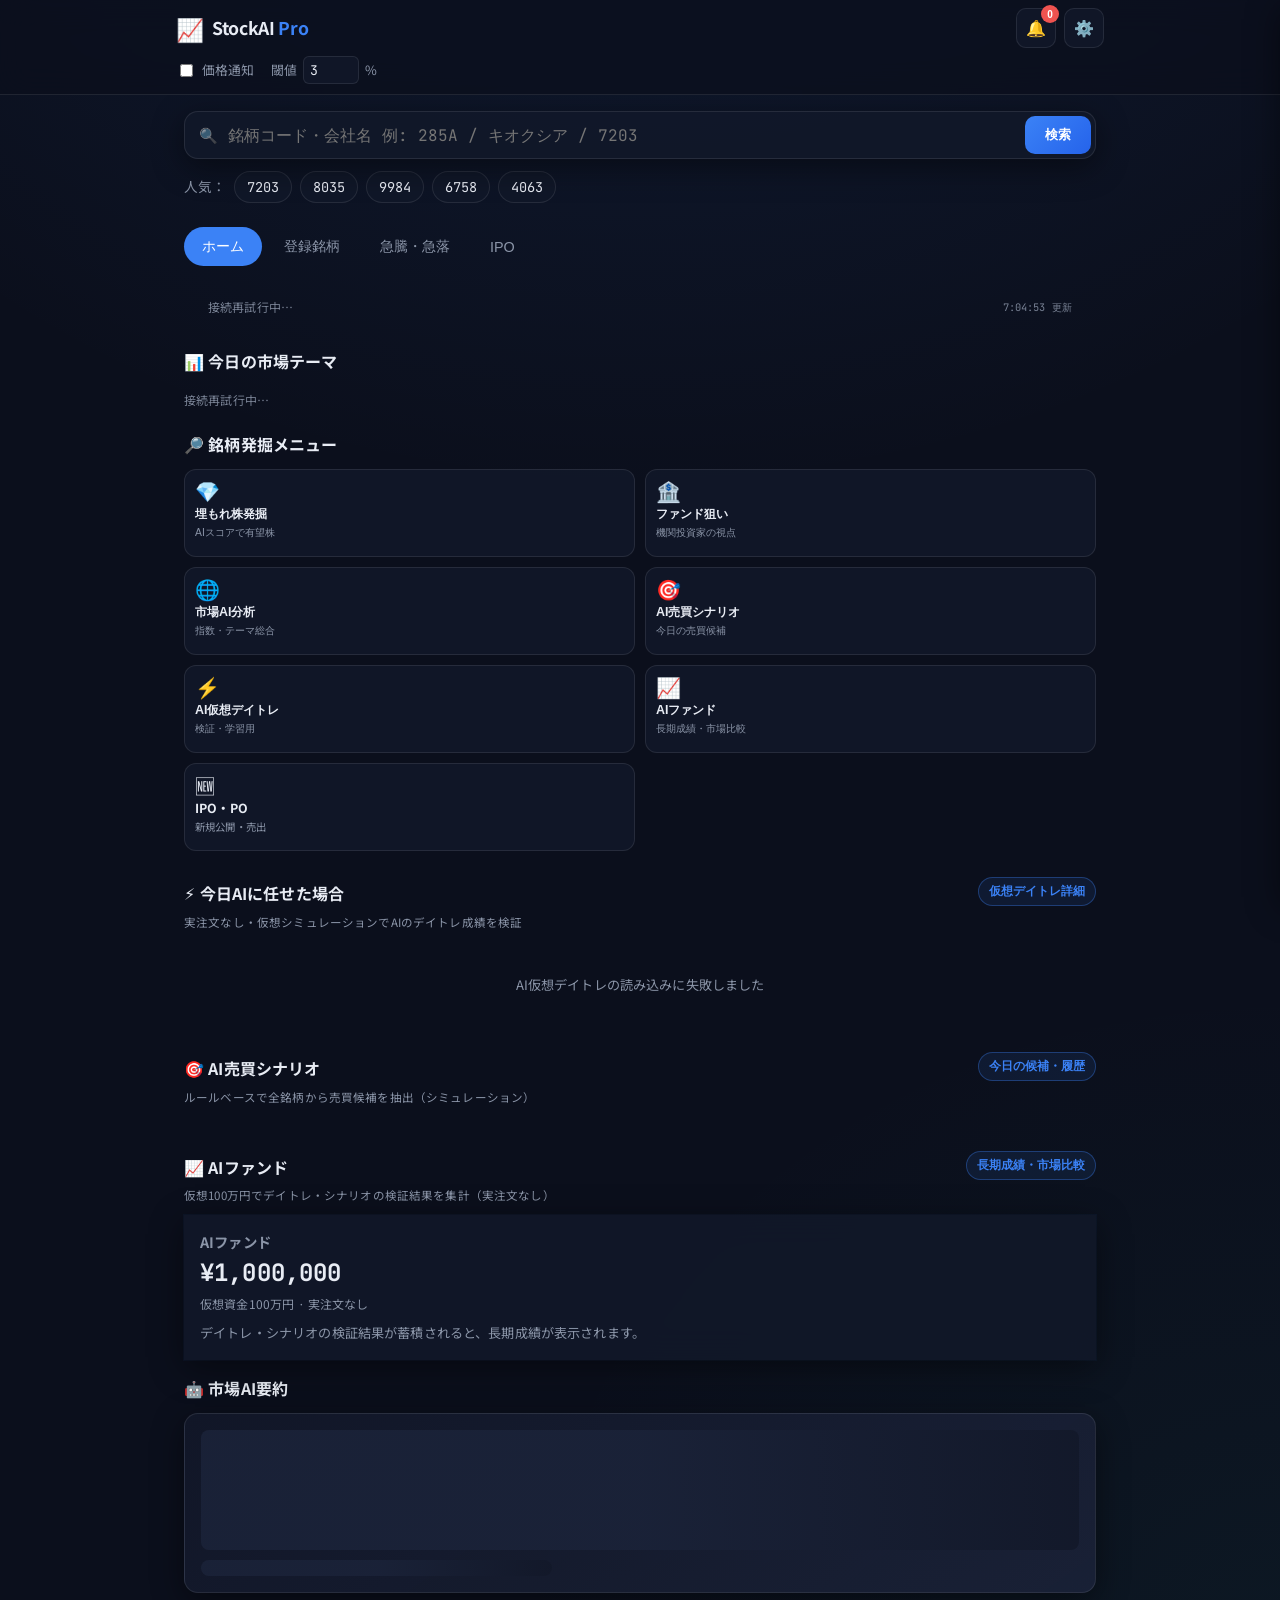
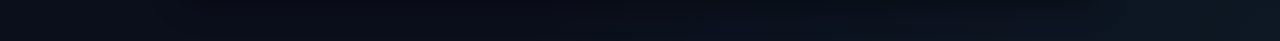
==== commit 84d51fe4: "Add AI Fund virtual portfolio with market comparison and skill grading Aggregate day-trade and scena" ====
--- a/templates/index.html
+++ b/templates/index.html
@@ -13,7 +13,7 @@
   <link rel="apple-touch-icon" sizes="180x180" href="/static/icons/apple-touch-icon.png">
   <link rel="manifest" href="/manifest.json">
   <title>StockAI Pro - 日本株分析</title>
-  <link rel="stylesheet" href="/static/style.css?v=48">
+  <link rel="stylesheet" href="/static/style.css?v=49">
   <link rel="preconnect" href="https://fonts.googleapis.com">
   <link href="https://fonts.googleapis.com/css2?family=Noto+Sans+JP:wght@300;400;500;700&family=JetBrains+Mono:wght@400;600&display=swap" rel="stylesheet">
 </head>
@@ -131,6 +131,11 @@
         <span class="home-menu-label">AI仮想デイトレ</span>
         <span class="home-menu-desc">検証・学習用</span>
       </button>
+      <button type="button" class="home-menu-card" data-panel="aifund">
+        <span class="home-menu-icon">📈</span>
+        <span class="home-menu-label">AIファンド</span>
+        <span class="home-menu-desc">長期成績・市場比較</span>
+      </button>
       <a href="#" class="home-menu-card home-menu-link" id="homeIpoMenuLink" data-tab-nav="ipo">
         <span class="home-menu-icon">🆕</span>
         <span class="home-menu-label">IPO・PO</span>
@@ -156,6 +161,15 @@
     <p class="section-sub">ルールベースで全銘柄から売買候補を抽出（シミュレーション）</p>
     <div class="ai-scenario-home-preview" id="aiScenarioHomePreview">
       <div class="skeleton-list"><div class="skeleton-card"></div><div class="skeleton-card"></div></div>
+    </div>
+
+    <div class="section-title-row">
+      <div class="section-title">📈 AIファンド</div>
+      <button type="button" class="section-link-btn" id="openAiFundPanel">長期成績・市場比較</button>
+    </div>
+    <p class="section-sub">仮想100万円でデイトレ・シナリオの検証結果を集計（実注文なし）</p>
+    <div class="ai-fund-home" id="aiFundHome">
+      <div class="af-home-skeleton"><div class="skeleton-card"></div></div>
     </div>
 
     <div class="section-title">🤖 市場AI要約</div>
@@ -217,12 +231,13 @@
     </a>
   </nav>
 
-  <script src="/static/api-cache.js?v=48"></script>
-  <script src="/static/watchlist.js?v=48"></script>
-  <script src="/static/theme.js?v=48"></script>
-  <script src="/static/trade-scenarios.js?v=48"></script>
-  <script src="/static/day-trade.js?v=48"></script>
-  <script src="/static/script.js?v=48"></script>
+  <script src="/static/api-cache.js?v=49"></script>
+  <script src="/static/watchlist.js?v=49"></script>
+  <script src="/static/theme.js?v=49"></script>
+  <script src="/static/trade-scenarios.js?v=49"></script>
+  <script src="/static/day-trade.js?v=49"></script>
+  <script src="/static/ai-fund.js?v=49"></script>
+  <script src="/static/script.js?v=49"></script>
   <script>
     document.addEventListener('DOMContentLoaded', () => {
       initIndex();
@@ -231,8 +246,8 @@
     const tabLoaded = { home: false, watchlist: false, ranking: false, ipo: false };
     const tabLoading = { home: false, watchlist: false, ranking: false, ipo: false };
     let ipoScriptPromise = null;
-    const panelLoaded = { buried: false, fund: false, market: false, scenarios: false, daytrade: false };
-    const panelLoading = { buried: false, fund: false, market: false, scenarios: false, daytrade: false };
+    const panelLoaded = { buried: false, fund: false, market: false, scenarios: false, daytrade: false, aifund: false };
+    const panelLoading = { buried: false, fund: false, market: false, scenarios: false, daytrade: false, aifund: false };
     let notifLoaded = false;
     let currentMainTab = 'home';
     let activeSubPanel = null;
@@ -320,6 +335,13 @@
         bodyClass: 'day-trade-panel',
         listId: 'dayTradeList',
       },
+      aifund: {
+        title: 'AIファンド',
+        icon: '📈',
+        desc: '仮想100万円の長期運用成績・市場比較・実力評価（実注文なし）',
+        bodyClass: 'ai-fund-panel',
+        listId: 'aiFundList',
+      },
     };
 
     function skeletonCards(n) {
@@ -450,6 +472,7 @@
 
       document.getElementById('openScenariosPanel')?.addEventListener('click', () => openSubPanel('scenarios'));
       document.getElementById('openDayTradePanel')?.addEventListener('click', () => openSubPanel('daytrade'));
+      document.getElementById('openAiFundPanel')?.addEventListener('click', () => openSubPanel('aifund'));
 
       document.getElementById('notifToggle').addEventListener('click', toggleNotifPanel);
       document.getElementById('notifClose').addEventListener('click', closeNotifPanel);
@@ -467,6 +490,7 @@
       setupHomeLazyLoad();
       initIndexAutoRefresh();
       if (window.DayTrade) DayTrade.initHome();
+      if (window.AiFund) AiFund.initHome();
 
       const urlTab = new URLSearchParams(window.location.search).get('tab');
       if (urlTab && ['watchlist', 'ranking', 'ipo'].includes(urlTab)) {
@@ -777,6 +801,8 @@
         window.TradeScenarios?.loadPanel('aiScenarioList', 'candidates').finally(done);
       } else if (name === 'daytrade') {
         window.DayTrade?.loadPanel('dayTradeList', 'today').finally(done);
+      } else if (name === 'aifund') {
+        window.AiFund?.loadPanel('aiFundList').finally(done);
       } else panelLoading[name] = false;
     }
 
@@ -1181,6 +1207,6 @@
     }
   </script>
   <!-- search-v41: 285A / 会社名検索（旧4桁制限を上書き） -->
-  <script src="/static/search.js?v=48"></script>
+  <script src="/static/search.js?v=49"></script>
 </body>
 </html>
--- a/static/style.css
+++ b/static/style.css
@@ -5574,3 +5574,190 @@
   font-size: 0.72rem;
   color: var(--text-muted);
 }
+
+/* ── AIファンド ── */
+.ai-fund-home,
+.ai-fund-panel {
+  margin-bottom: 16px;
+}
+
+.af-home-hero {
+  padding: 16px;
+}
+
+.af-home-head {
+  display: flex;
+  align-items: center;
+  justify-content: space-between;
+  gap: 8px;
+  margin-bottom: 8px;
+}
+
+.af-home-title {
+  font-size: 0.9rem;
+  font-weight: 700;
+  color: var(--text-muted);
+}
+
+.af-home-nav {
+  font-family: 'JetBrains Mono', monospace;
+  font-size: 1.5rem;
+  font-weight: 700;
+  margin-bottom: 4px;
+}
+
+.af-home-pnl {
+  font-family: 'JetBrains Mono', monospace;
+  font-size: 1rem;
+  font-weight: 600;
+  margin-bottom: 6px;
+}
+
+.af-home-pnl.up,
+.af-home-verdict.up,
+.af-verdict-banner.up { color: #26a69a; }
+
+.af-home-pnl.down,
+.af-home-verdict.down,
+.af-verdict-banner.down { color: #ef5350; }
+
+.af-home-meta,
+.af-home-bench,
+.af-source-meta,
+.af-period {
+  font-size: 0.75rem;
+  color: var(--text-muted);
+}
+
+.af-home-bench {
+  margin-top: 8px;
+}
+
+.af-home-verdict {
+  margin-top: 8px;
+  font-size: 0.85rem;
+  font-weight: 600;
+}
+
+.af-home-empty {
+  font-size: 0.82rem;
+  color: var(--text-muted);
+  margin: 10px 0 0;
+}
+
+.af-grade-badge {
+  display: inline-flex;
+  align-items: center;
+  justify-content: center;
+  min-width: 32px;
+  height: 32px;
+  border-radius: 8px;
+  font-weight: 800;
+  font-size: 1rem;
+}
+
+.af-grade-s { background: linear-gradient(135deg, #ffd54f, #ff8f00); color: #1a1200; }
+.af-grade-a { background: linear-gradient(135deg, #81c784, #2e7d32); color: #fff; }
+.af-grade-b { background: linear-gradient(135deg, #64b5f6, #1565c0); color: #fff; }
+.af-grade-c { background: linear-gradient(135deg, #90a4ae, #546e7a); color: #fff; }
+.af-grade-d { background: linear-gradient(135deg, #ef9a9a, #c62828); color: #fff; }
+
+.af-section {
+  padding: 14px;
+  margin-bottom: 12px;
+}
+
+.af-section-title {
+  font-size: 0.95rem;
+  font-weight: 700;
+  margin: 0 0 12px;
+}
+
+.af-metric-row {
+  display: flex;
+  justify-content: space-between;
+  align-items: center;
+  gap: 12px;
+  padding: 8px 0;
+  border-bottom: 1px solid rgba(255, 255, 255, 0.06);
+}
+
+.af-metric-row:last-child {
+  border-bottom: none;
+}
+
+.af-metric-label {
+  font-size: 0.82rem;
+  color: var(--text-muted);
+}
+
+.af-metric-value {
+  font-family: 'JetBrains Mono', monospace;
+  font-size: 0.88rem;
+  font-weight: 600;
+}
+
+.af-metric-value.up { color: #26a69a; }
+.af-metric-value.down { color: #ef5350; }
+
+.af-grade-hero {
+  display: flex;
+  align-items: center;
+  gap: 16px;
+  padding: 16px;
+  border-radius: 12px;
+  margin-bottom: 12px;
+}
+
+.af-grade-letter {
+  font-size: 2.5rem;
+  font-weight: 900;
+  line-height: 1;
+}
+
+.af-grade-sub {
+  font-size: 1rem;
+  font-weight: 600;
+}
+
+.af-metrics-grid .af-metric-row {
+  padding: 6px 0;
+}
+
+.af-verdict-banner {
+  margin-top: 12px;
+  padding: 10px 12px;
+  border-radius: 8px;
+  background: rgba(255, 255, 255, 0.04);
+  font-weight: 600;
+  font-size: 0.9rem;
+  text-align: center;
+}
+
+.af-nav-head,
+.af-nav-row {
+  display: grid;
+  grid-template-columns: 1fr 1fr 1fr;
+  gap: 8px;
+  font-size: 0.78rem;
+  padding: 6px 0;
+}
+
+.af-nav-head {
+  color: var(--text-muted);
+  border-bottom: 1px solid rgba(255, 255, 255, 0.08);
+  margin-bottom: 4px;
+}
+
+.af-nav-row span:nth-child(2),
+.af-nav-row span:nth-child(3) {
+  font-family: 'JetBrains Mono', monospace;
+  text-align: right;
+}
+
+.af-disclaimer-top,
+.af-disclaimer {
+  font-size: 0.72rem;
+  color: var(--text-muted);
+  margin: 8px 0 12px;
+}
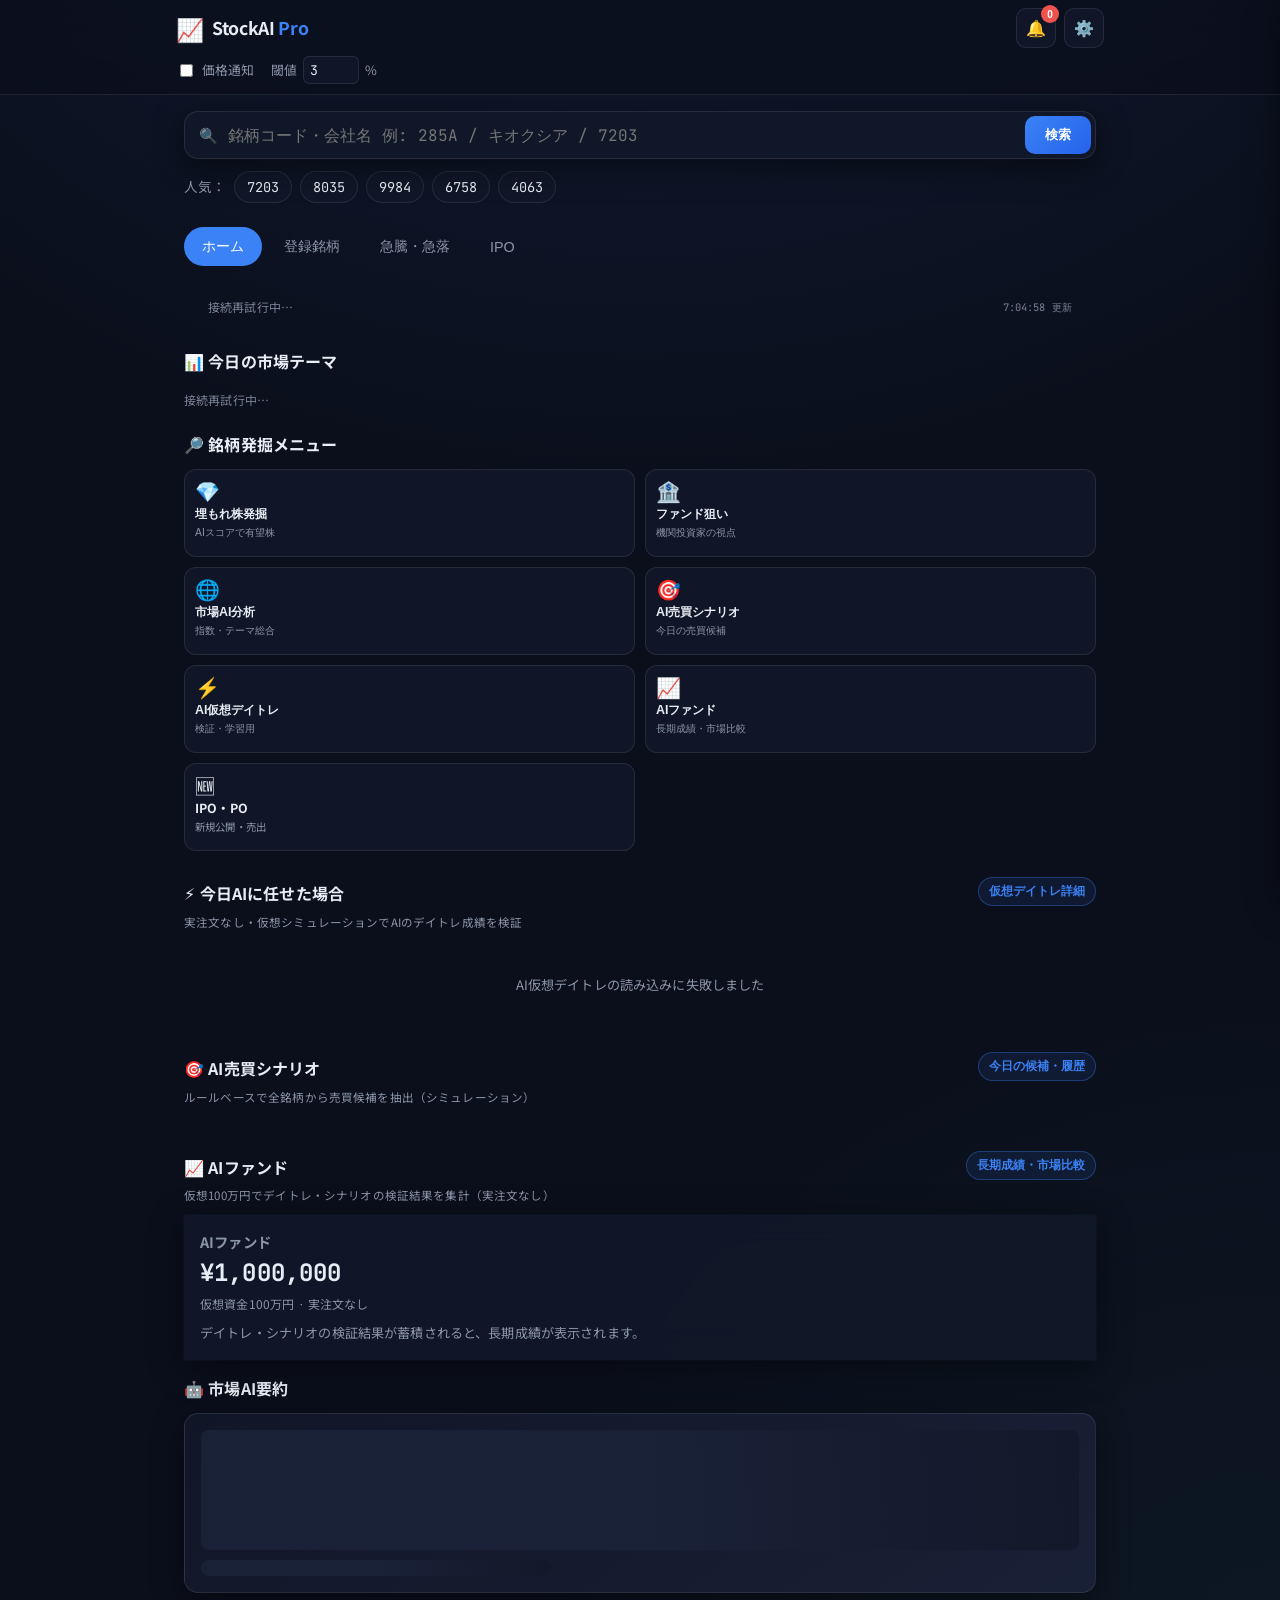
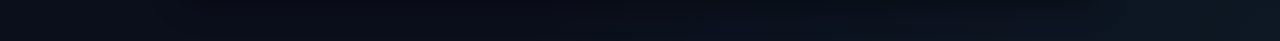
==== commit 63548c0f: "Add condition-specific expected value analysis for AI learning Compute per-condition EV from trade h" ====
--- a/templates/index.html
+++ b/templates/index.html
@@ -13,7 +13,7 @@
   <link rel="apple-touch-icon" sizes="180x180" href="/static/icons/apple-touch-icon.png">
   <link rel="manifest" href="/manifest.json">
   <title>StockAI Pro - 日本株分析</title>
-  <link rel="stylesheet" href="/static/style.css?v=49">
+  <link rel="stylesheet" href="/static/style.css?v=50">
   <link rel="preconnect" href="https://fonts.googleapis.com">
   <link href="https://fonts.googleapis.com/css2?family=Noto+Sans+JP:wght@300;400;500;700&family=JetBrains+Mono:wght@400;600&display=swap" rel="stylesheet">
 </head>
@@ -231,13 +231,14 @@
     </a>
   </nav>
 
-  <script src="/static/api-cache.js?v=49"></script>
-  <script src="/static/watchlist.js?v=49"></script>
-  <script src="/static/theme.js?v=49"></script>
-  <script src="/static/trade-scenarios.js?v=49"></script>
-  <script src="/static/day-trade.js?v=49"></script>
-  <script src="/static/ai-fund.js?v=49"></script>
-  <script src="/static/script.js?v=49"></script>
+  <script src="/static/api-cache.js?v=50"></script>
+  <script src="/static/watchlist.js?v=50"></script>
+  <script src="/static/theme.js?v=50"></script>
+  <script src="/static/condition-ev.js?v=50"></script>
+  <script src="/static/trade-scenarios.js?v=50"></script>
+  <script src="/static/day-trade.js?v=50"></script>
+  <script src="/static/ai-fund.js?v=50"></script>
+  <script src="/static/script.js?v=50"></script>
   <script>
     document.addEventListener('DOMContentLoaded', () => {
       initIndex();
@@ -1207,6 +1208,6 @@
     }
   </script>
   <!-- search-v41: 285A / 会社名検索（旧4桁制限を上書き） -->
-  <script src="/static/search.js?v=49"></script>
+  <script src="/static/search.js?v=50"></script>
 </body>
 </html>
--- a/static/style.css
+++ b/static/style.css
@@ -5761,3 +5761,85 @@
   color: var(--text-muted);
   margin: 8px 0 12px;
 }
+
+/* ── 条件別期待値分析 ── */
+.dt-ev-sub {
+  font-size: 0.75rem;
+  color: var(--text-muted);
+  margin: 0 0 10px;
+}
+
+.dt-ev-card {
+  padding: 10px 0;
+  border-bottom: 1px solid rgba(255, 255, 255, 0.06);
+}
+
+.dt-ev-card:last-child {
+  border-bottom: none;
+}
+
+.dt-ev-head {
+  display: flex;
+  justify-content: space-between;
+  align-items: center;
+  gap: 10px;
+  margin-bottom: 4px;
+}
+
+.dt-ev-label {
+  font-weight: 600;
+  font-size: 0.88rem;
+}
+
+.dt-ev-val {
+  font-family: 'JetBrains Mono', monospace;
+  font-weight: 700;
+  font-size: 0.95rem;
+}
+
+.dt-ev-val.up { color: #26a69a; }
+.dt-ev-val.down { color: #ef5350; }
+.dt-ev-val.neutral { color: var(--text-muted); }
+
+.dt-ev-meta {
+  font-size: 0.72rem;
+  color: var(--text-muted);
+}
+
+.dt-ev-ranking {
+  list-style: none;
+  margin: 0;
+  padding: 0;
+}
+
+.dt-ev-rank-item {
+  display: grid;
+  grid-template-columns: 42px 1fr auto;
+  gap: 8px;
+  align-items: center;
+  padding: 8px 0;
+  border-bottom: 1px solid rgba(255, 255, 255, 0.06);
+}
+
+.dt-ev-rank-item:last-child {
+  border-bottom: none;
+}
+
+.dt-ev-rank-num {
+  font-size: 0.75rem;
+  color: var(--text-muted);
+  font-weight: 600;
+}
+
+.dt-ev-rank-label {
+  font-size: 0.85rem;
+}
+
+.dt-ev-rank-val {
+  font-family: 'JetBrains Mono', monospace;
+  font-weight: 700;
+  font-size: 0.88rem;
+}
+
+.dt-ev-rank-val.up { color: #26a69a; }
+.dt-ev-rank-val.down { color: #ef5350; }
